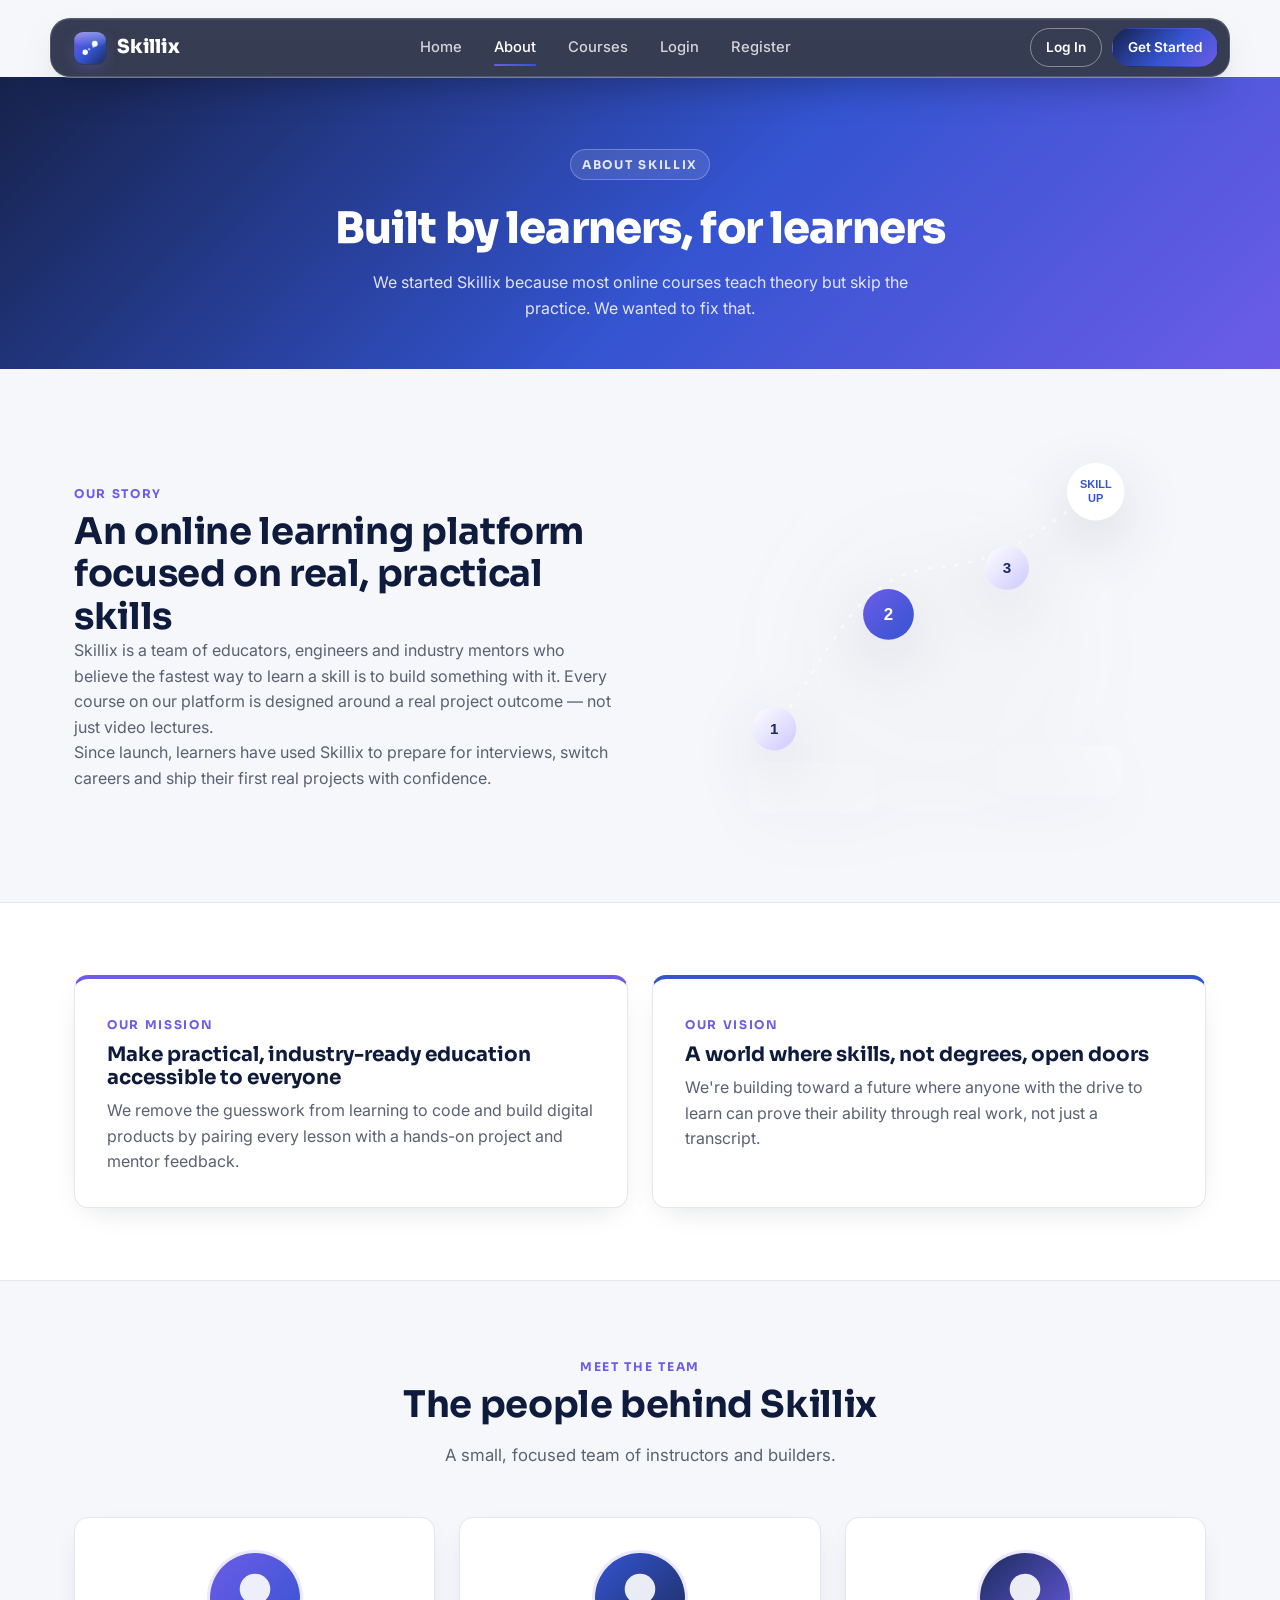
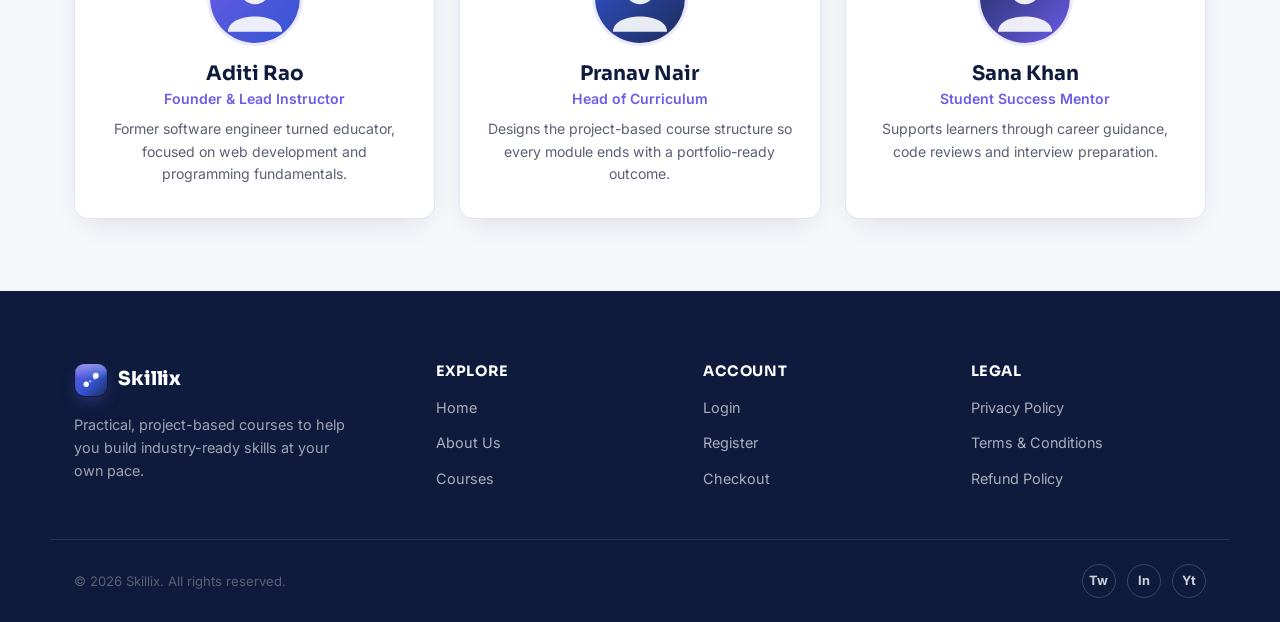
==== about.html @ e13f60df "new code" ====
<!DOCTYPE html>
<html lang="en">
<head>
  <meta charset="UTF-8">
  <meta name="viewport" content="width=device-width, initial-scale=1.0">
  <title>About Us — Skillix</title>
  <meta name="description" content="Learn about Skillix's mission, vision and the team behind the platform.">
  <link rel="stylesheet" href="css/about.css">
</head>
<body>

  <header class="site-header">
    <div class="container navbar">
      <a href="index.html" class="brand"><img src="images/logo.svg" alt="Skillix logo" class="brand-mark-img">Skillix</a>
      <input type="checkbox" id="nav-toggle" class="nav-toggle-checkbox">
      <nav class="nav-links" aria-label="Primary">
        <a href="index.html">Home</a>
        <a href="about.html" class="is-active">About</a>
        <a href="services.html">Courses</a>
        <a href="login.html">Login</a>
        <a href="register.html">Register</a>
      </nav>
      <div class="nav-cta">
        <a href="login.html" class="btn btn-outline btn-sm">Log In</a>
        <a href="register.html" class="btn btn-solid btn-sm">Get Started</a>
        <label for="nav-toggle" class="nav-toggle" aria-label="Toggle navigation menu">&#9776;</label>
      </div>
    </div>
  </header>

  <main>
    <section class="page-header">
      <div class="container">
        <span class="hero-eyebrow">About Skillix</span>
        <h1>Built by learners, for learners</h1>
        <p>We started Skillix because most online courses teach theory but skip the practice. We wanted to fix that.</p>
      </div>
    </section>

    <section class="section">
      <div class="container about-split">
        <div class="about-copy">
          <span class="eyebrow">Our Story</span>
          <h2>An online learning platform focused on real, practical skills</h2>
          <p>Skillix is a team of educators, engineers and industry mentors who believe the fastest way to learn a skill is to build something with it. Every course on our platform is designed around a real project outcome — not just video lectures.</p>
          <p>Since launch, learners have used Skillix to prepare for interviews, switch careers and ship their first real projects with confidence.</p>
        </div>
        <div class="path-graphic">
          <img src="images/hero-art.svg" alt="Abstract graphic of connected milestones representing the Skillix learning journey" style="filter:drop-shadow(0 20px 30px rgba(15,27,61,0.15));">
        </div>
      </div>
    </section>

    <section class="section section-alt">
      <div class="container">
        <div class="mv-grid">
          <article class="card mv-card mission">
            <span class="eyebrow">Our Mission</span>
            <h3>Make practical, industry-ready education accessible to everyone</h3>
            <p>We remove the guesswork from learning to code and build digital products by pairing every lesson with a hands-on project and mentor feedback.</p>
          </article>
          <article class="card mv-card vision">
            <span class="eyebrow">Our Vision</span>
            <h3>A world where skills, not degrees, open doors</h3>
            <p>We're building toward a future where anyone with the drive to learn can prove their ability through real work, not just a transcript.</p>
          </article>
        </div>
      </div>
    </section>

    <section class="section">
      <div class="container">
        <div class="section-head" style="margin-inline:auto; text-align:center;">
          <span class="eyebrow">Meet the Team</span>
          <h2>The people behind Skillix</h2>
          <p>A small, focused team of instructors and builders.</p>
        </div>
        <div class="team-grid">
          <article class="card team-card">
            <div class="team-avatar">
              <img src="images/team-1.svg" alt="Portrait of Aditi Rao, Founder and Lead Instructor at Skillix">
            </div>
            <h3>Aditi Rao</h3>
            <p class="team-role">Founder &amp; Lead Instructor</p>
            <p class="team-bio">Former software engineer turned educator, focused on web development and programming fundamentals.</p>
          </article>
          <article class="card team-card">
            <div class="team-avatar">
              <img src="images/team-2.svg" alt="Portrait of Pranav Nair, Head of Curriculum at Skillix">
            </div>
            <h3>Pranav Nair</h3>
            <p class="team-role">Head of Curriculum</p>
            <p class="team-bio">Designs the project-based course structure so every module ends with a portfolio-ready outcome.</p>
          </article>
          <article class="card team-card">
            <div class="team-avatar">
              <img src="images/team-3.svg" alt="Portrait of Sana Khan, Student Success Mentor at Skillix">
            </div>
            <h3>Sana Khan</h3>
            <p class="team-role">Student Success Mentor</p>
            <p class="team-bio">Supports learners through career guidance, code reviews and interview preparation.</p>
          </article>
        </div>
      </div>
    </section>
  </main>

  <footer class="site-footer">
    <div class="container footer-grid">
      <div class="footer-brand">
        <a href="index.html" class="brand"><img src="images/logo.svg" alt="Skillix logo" class="brand-mark-img">Skillix</a>
        <p>Practical, project-based courses to help you build industry-ready skills at your own pace.</p>
      </div>
      <div class="footer-col">
        <h4>Explore</h4>
        <ul>
          <li><a href="index.html">Home</a></li>
          <li><a href="about.html">About Us</a></li>
          <li><a href="services.html">Courses</a></li>
        </ul>
      </div>
      <div class="footer-col">
        <h4>Account</h4>
        <ul>
          <li><a href="login.html">Login</a></li>
          <li><a href="register.html">Register</a></li>
          <li><a href="payment.html">Checkout</a></li>
        </ul>
      </div>
      <div class="footer-col">
        <h4>Legal</h4>
        <ul>
          <li><a href="legal.html">Privacy Policy</a></li>
          <li><a href="legal.html">Terms &amp; Conditions</a></li>
          <li><a href="legal.html">Refund Policy</a></li>
        </ul>
      </div>
    </div>
    <div class="container footer-bottom">
      <p>&copy; 2026 Skillix. All rights reserved.</p>
      <div class="footer-socials">
        <a href="#" aria-label="Skillix on Twitter">Tw</a>
        <a href="#" aria-label="Skillix on LinkedIn">In</a>
        <a href="#" aria-label="Skillix on YouTube">Yt</a>
      </div>
    </div>
  </footer>

</body>
</html>
---- css/about.css ----
/* ==========================================================================
   SkillSphere — about.css
   Individual stylesheet for about.html
   Self-contained: includes variables, reset, navbar, footer, buttons, cards,
   forms, tables and responsive rules used on this page.
   ========================================================================== */

/* ==========================================================================
   SkillSphere — style.css
   Global styling: variables, resets, typography, base layout, page sections
   ========================================================================== */

@import url('https://fonts.googleapis.com/css2?family=Sora:wght@400;600;700;800&family=Inter:wght@400;500;600;700&display=swap');

:root {
  /* Color system */
  --navy-900: #0f1b3d;
  --navy-800: #16224a;
  --navy-700: #1c2c5c;
  --blue-600: #3454d1;
  --violet-500: #6c5ce7;
  --violet-100: #ece9fd;
  --bg: #f6f7fb;
  --surface: #ffffff;
  --text-900: #171b2e;
  --text-600: #5b6072;
  --text-400: #8a8fa3;
  --border: #e3e6f0;
  --success: #1fa971;
  --danger: #d64550;

  /* Gradient signature */
  --gradient-primary: linear-gradient(135deg, var(--navy-800) 0%, var(--blue-600) 55%, var(--violet-500) 100%);

  /* Type scale */
  --font-display: 'Sora', 'Segoe UI', sans-serif;
  --font-body: 'Inter', 'Segoe UI', sans-serif;

  /* Spacing */
  --space-1: 0.5rem;
  --space-2: 1rem;
  --space-3: 1.5rem;
  --space-4: 2rem;
  --space-5: 3rem;
  --space-6: 4.5rem;
  --space-7: 6rem;

  /* Radius & shadow */
  --radius-sm: 8px;
  --radius-md: 14px;
  --radius-lg: 22px;
  --shadow-card: 0 10px 30px -14px rgba(15, 27, 61, 0.18);
  --shadow-card-hover: 0 18px 40px -16px rgba(15, 27, 61, 0.28);

  --container-w: 1180px;
}

* {
  margin: 0;
  padding: 0;
  box-sizing: border-box;
}

html {
  scroll-behavior: smooth;
}

body {
  font-family: var(--font-body);
  color: var(--text-900);
  background: var(--bg);
  line-height: 1.6;
  -webkit-font-smoothing: antialiased;
}

img {
  max-width: 100%;
  display: block;
}

a {
  color: inherit;
  text-decoration: none;
}

ul {
  list-style: none;
}

h1, h2, h3, h4 {
  font-family: var(--font-display);
  color: var(--navy-900);
  line-height: 1.15;
  font-weight: 700;
}

h1 { font-size: clamp(2.2rem, 4vw, 3.4rem); font-weight: 800; letter-spacing: -0.02em; }
h2 { font-size: clamp(1.7rem, 3vw, 2.3rem); letter-spacing: -0.01em; }
h3 { font-size: 1.25rem; }

p {
  color: var(--text-600);
}

:focus-visible {
  outline: 3px solid var(--violet-500);
  outline-offset: 3px;
}

.visually-hidden {
  position: absolute;
  width: 1px;
  height: 1px;
  padding: 0;
  margin: -1px;
  overflow: hidden;
  clip: rect(0, 0, 0, 0);
  white-space: nowrap;
  border: 0;
}

/* Layout helpers */
.container {
  width: 100%;
  max-width: var(--container-w);
  margin-inline: auto;
  padding-inline: var(--space-3);
}

.section {
  padding-block: var(--space-6);
}

.section-head {
  max-width: 640px;
  margin-bottom: var(--space-5);
}

.eyebrow {
  display: inline-block;
  font-family: var(--font-display);
  font-size: 0.75rem;
  font-weight: 700;
  letter-spacing: 0.14em;
  text-transform: uppercase;
  color: var(--violet-500);
  margin-bottom: var(--space-1);
}

.section-head h2 {
  margin-bottom: var(--space-2);
}

.section-head p {
  font-size: 1.05rem;
}

.section-alt {
  background: var(--surface);
  border-top: 1px solid var(--border);
  border-bottom: 1px solid var(--border);
}

/* ==========================================================================
   Hero
   ========================================================================== */

.hero {
  background: var(--gradient-primary);
  color: #fff;
  padding-block: var(--space-7) var(--space-6);
  position: relative;
  overflow: hidden;
}

.hero::after {
  content: "";
  position: absolute;
  inset: 0;
  background-image: radial-gradient(circle at 15% 20%, rgba(255,255,255,0.08) 0, transparent 40%),
                     radial-gradient(circle at 85% 75%, rgba(255,255,255,0.10) 0, transparent 45%);
  pointer-events: none;
}

.hero-grid {
  display: grid;
  grid-template-columns: 1.1fr 0.9fr;
  gap: var(--space-5);
  align-items: center;
  position: relative;
}

/* Pure-CSS entrance animation, staggered across the hero copy */
@keyframes fadeInUp {
  from {
    opacity: 0;
    transform: translateY(18px);
  }
  to {
    opacity: 1;
    transform: translateY(0);
  }
}

.hero-eyebrow,
.hero h1,
.hero-sub,
.hero-search,
.hero-actions,
.hero-stats {
  opacity: 0;
  animation: fadeInUp 0.7s ease forwards;
}

.hero-eyebrow { animation-delay: 0.05s; }
.hero h1 { animation-delay: 0.15s; }
.hero-sub { animation-delay: 0.25s; }
.hero-search { animation-delay: 0.35s; }
.hero-actions { animation-delay: 0.45s; }
.hero-stats { animation-delay: 0.55s; }

.hero-art {
  position: relative;
  opacity: 0;
  animation: fadeInUp 0.9s ease forwards;
  animation-delay: 0.3s;
}

.hero-eyebrow {
  display: inline-flex;
  align-items: center;
  gap: 0.5em;
  font-family: var(--font-display);
  font-size: 0.75rem;
  font-weight: 700;
  letter-spacing: 0.14em;
  text-transform: uppercase;
  color: rgba(255,255,255,0.85);
  background: rgba(255,255,255,0.1);
  border: 1px solid rgba(255,255,255,0.25);
  padding: 0.4em 0.9em;
  border-radius: 999px;
  margin-bottom: var(--space-3);
}

.hero h1 {
  color: #fff;
  font-weight: 700;
  margin-bottom: var(--space-3);
}

.hero h1 .accent,
.page-header h1 .accent {
  display: block;
  font-style: italic;
  font-weight: 500;
  background: linear-gradient(100deg, #ffffff 0%, #c9c2ff 45%, #8f9dff 100%);
  -webkit-background-clip: text;
  background-clip: text;
  color: transparent;
}

.hero-sub {
  color: rgba(255,255,255,0.85);
  font-size: 1.15rem;
  max-width: 520px;
  margin-bottom: var(--space-4);
}

/* Hero search bar + trending chips */
.hero-search {
  margin-bottom: var(--space-3);
  max-width: 520px;
}

.search-row {
  display: flex;
  align-items: center;
  gap: 0.5rem;
  background: rgba(255,255,255,0.1);
  border: 1px solid rgba(255,255,255,0.28);
  border-radius: 999px;
  padding: 0.4rem 0.4rem 0.4rem 1.1rem;
  backdrop-filter: blur(6px);
  transition: border-color 0.2s ease, background 0.2s ease;
}

.search-row:focus-within {
  border-color: rgba(255,255,255,0.6);
  background: rgba(255,255,255,0.15);
}

.search-icon {
  color: rgba(255,255,255,0.7);
  font-size: 0.95rem;
  flex: none;
}

.search-input {
  flex: 1;
  background: transparent;
  border: none;
  color: #fff;
  font-family: var(--font-body);
  font-size: 0.92rem;
  padding: 0.55rem 0;
}

.search-input::placeholder {
  color: rgba(255,255,255,0.6);
}

.search-input:focus {
  outline: none;
  box-shadow: none;
  background: transparent;
}

.search-btn {
  flex: none;
  background: #fff;
  color: var(--navy-800);
  border: none;
  font-family: var(--font-body);
  font-weight: 700;
  font-size: 0.85rem;
  padding: 0.6em 1.3em;
  border-radius: 999px;
  cursor: pointer;
  transition: transform 0.2s ease, box-shadow 0.2s ease;
}

.search-btn:hover,
.search-btn:focus-visible {
  transform: scale(1.04);
  box-shadow: 0 8px 18px -8px rgba(0,0,0,0.4);
}

.trending-row {
  display: flex;
  align-items: center;
  gap: 0.6rem;
  flex-wrap: wrap;
  margin-top: 0.85rem;
  font-size: 0.78rem;
}

.trending-label {
  color: rgba(255,255,255,0.65);
  font-weight: 700;
  letter-spacing: 0.06em;
  text-transform: uppercase;
  font-size: 0.72rem;
}

.trending-chip {
  color: rgba(255,255,255,0.9);
  border: 1px solid rgba(255,255,255,0.25);
  border-radius: 999px;
  padding: 0.3em 0.85em;
  transition: background 0.2s ease, border-color 0.2s ease, transform 0.2s ease;
}

.trending-chip:hover,
.trending-chip:focus-visible {
  background: rgba(255,255,255,0.14);
  border-color: rgba(255,255,255,0.5);
  transform: translateY(-1px);
}

.hero-actions {
  display: flex;
  gap: var(--space-2);
  flex-wrap: wrap;
}

.hero-stats {
  display: flex;
  gap: var(--space-4);
  margin-top: var(--space-5);
  flex-wrap: wrap;
}

.hero-stat .num {
  font-family: var(--font-display);
  font-size: 1.6rem;
  font-weight: 800;
  color: #fff;
  display: block;
}

.hero-stat .label {
  font-size: 0.85rem;
  color: rgba(255,255,255,0.75);
}

/* ==========================================================================
   Page header (non-home pages)
   ========================================================================== */

.page-header {
  background: var(--gradient-primary);
  color: #fff;
  padding-block: var(--space-6) var(--space-5);
  text-align: center;
}

.page-header h1 {
  color: #fff;
  font-size: clamp(2rem, 4vw, 2.7rem);
}

.page-header p {
  color: rgba(255,255,255,0.85);
  max-width: 560px;
  margin: var(--space-2) auto 0;
}

/* ==========================================================================
   About section (home)
   ========================================================================== */

.about-split {
  display: grid;
  grid-template-columns: 1fr 1fr;
  gap: var(--space-5);
  align-items: center;
}

.about-split .path-graphic {
  justify-self: center;
  width: 100%;
  max-width: 440px;
}

.about-split .path-graphic img {
  width: 100%;
  height: auto;
}

.checklist {
  margin-top: var(--space-3);
  display: grid;
  gap: var(--space-2);
}

.checklist li {
  display: flex;
  gap: 0.7em;
  align-items: flex-start;
  color: var(--text-900);
  font-weight: 500;
}

.checklist .tick {
  flex: none;
  width: 22px;
  height: 22px;
  border-radius: 50%;
  background: var(--violet-100);
  color: var(--violet-500);
  display: grid;
  place-items: center;
  font-size: 0.8rem;
  font-weight: 800;
}

/* ==========================================================================
   Utility text blocks (About / Legal pages)
   ========================================================================== */

.text-block {
  max-width: 760px;
  margin-inline: auto;
}

.text-block h2 {
  margin-top: var(--space-5);
  margin-bottom: var(--space-2);
}

.text-block h2:first-child {
  margin-top: 0;
}

.text-block p {
  margin-bottom: var(--space-2);
}

.text-block ul {
  margin: var(--space-2) 0 var(--space-2) 0;
  display: grid;
  gap: 0.5rem;
}

.text-block ul li {
  position: relative;
  padding-left: 1.4em;
  color: var(--text-600);
}

.text-block ul li::before {
  content: "";
  position: absolute;
  left: 0;
  top: 0.55em;
  width: 6px;
  height: 6px;
  border-radius: 50%;
  background: var(--violet-500);
}

.legal-index {
  display: flex;
  gap: var(--space-2);
  justify-content: center;
  flex-wrap: wrap;
  margin-bottom: var(--space-5);
}
/* ==========================================================================
   SkillSphere — components.css
   Navbar, Footer, Buttons, Cards, Forms, Tables
   ========================================================================== */

/* ---------- Navbar (floating glassmorphic pill) ---------- */

.site-header {
  position: sticky;
  top: 0;
  z-index: 50;
  padding-block: 1.1rem 0;
  background: transparent;
}

.navbar {
  display: flex;
  align-items: center;
  justify-content: space-between;
  gap: var(--space-3);
  max-width: var(--container-w);
  margin-inline: auto;
  padding: 0.6rem 0.7rem 0.6rem 1.35rem;
  background: rgba(13, 20, 45, 0.82);
  border: 1px solid rgba(255,255,255,0.14);
  border-radius: 20px;
  backdrop-filter: blur(20px) saturate(160%);
  -webkit-backdrop-filter: blur(20px) saturate(160%);
  box-shadow: 0 18px 40px -20px rgba(0,0,0,0.55), inset 0 1px 0 rgba(255,255,255,0.07);
  transition: background 0.25s ease, border-color 0.25s ease;
}

.brand {
  display: flex;
  align-items: center;
  gap: 0.65rem;
  font-family: var(--font-display);
  font-weight: 800;
  font-size: 1.2rem;
  color: #fff;
  letter-spacing: -0.01em;
}

.brand-mark {
  width: 34px;
  height: 34px;
  border-radius: 10px;
  background: linear-gradient(135deg, var(--violet-500), var(--blue-600));
  display: grid;
  place-items: center;
  color: #fff;
  font-family: var(--font-display);
  font-weight: 800;
  font-size: 1rem;
  flex: none;
}

.brand-mark-img {
  width: 34px;
  height: 34px;
  border-radius: 10px;
  flex: none;
  box-shadow: 0 6px 16px -6px rgba(108, 92, 231, 0.6);
}

.nav-links {
  display: flex;
  align-items: center;
  gap: var(--space-4);
}

.nav-links a {
  color: rgba(255,255,255,0.78);
  font-weight: 500;
  font-size: 0.92rem;
  position: relative;
  padding-block: 0.3rem;
  transition: color 0.2s ease;
}

.nav-links a::after {
  content: "";
  position: absolute;
  left: 0;
  bottom: -2px;
  width: 0%;
  height: 2px;
  border-radius: 2px;
  background: linear-gradient(90deg, var(--violet-500), var(--blue-600));
  transition: width 0.25s ease;
}

.nav-links a:hover,
.nav-links a:focus-visible {
  color: #fff;
}

.nav-links a:hover::after,
.nav-links a:focus-visible::after {
  width: 100%;
}

.nav-links a.is-active {
  color: #fff;
}

.nav-links a.is-active::after {
  width: 100%;
}

.nav-cta {
  display: flex;
  align-items: center;
  gap: 0.6rem;
}

.nav-toggle-checkbox {
  display: none;
}

.nav-toggle {
  display: none;
}

/* ---------- Buttons ---------- */

.btn {
  display: inline-flex;
  align-items: center;
  justify-content: center;
  gap: 0.5em;
  font-family: var(--font-body);
  font-weight: 600;
  font-size: 0.95rem;
  padding: 0.85em 1.6em;
  border-radius: 999px;
  border: 1px solid transparent;
  cursor: pointer;
  transition: transform 0.2s ease, box-shadow 0.2s ease, background 0.2s ease, color 0.2s ease, border-color 0.2s ease;
}

.btn-primary {
  background: #fff;
  color: var(--navy-800);
  box-shadow: 0 10px 24px -10px rgba(0,0,0,0.35);
}

.btn-primary:hover,
.btn-primary:focus-visible {
  transform: translateY(-2px) scale(1.04);
  box-shadow: 0 14px 28px -10px rgba(0,0,0,0.4);
}

.btn-solid {
  background: var(--gradient-primary);
  color: #fff;
}

.btn-solid:hover,
.btn-solid:focus-visible {
  transform: translateY(-2px) scale(1.04);
  box-shadow: var(--shadow-card-hover);
}

.btn-outline {
  background: transparent;
  border-color: rgba(255,255,255,0.4);
  color: #fff;
}

.btn-outline:hover,
.btn-outline:focus-visible {
  border-color: #fff;
  background: rgba(255,255,255,0.08);
  transform: scale(1.04);
}

.btn-outline-dark {
  background: transparent;
  border-color: var(--border);
  color: var(--navy-800);
}

.btn-outline-dark:hover,
.btn-outline-dark:focus-visible {
  border-color: var(--violet-500);
  color: var(--violet-500);
  transform: scale(1.04);
}

.btn-block {
  width: 100%;
}

.btn-sm {
  padding: 0.55em 1.1em;
  font-size: 0.85rem;
}

/* ---------- Cards ---------- */

.card {
  background: var(--surface);
  border: 1px solid var(--border);
  border-radius: var(--radius-md);
  box-shadow: var(--shadow-card);
  transition: transform 0.25s ease, box-shadow 0.25s ease, border-color 0.25s ease;
}

.card:hover {
  transform: translateY(-6px);
  box-shadow: var(--shadow-card-hover);
  border-color: rgba(108, 92, 231, 0.35);
}

/* Feature / course preview cards (home) */

.feature-grid {
  display: grid;
  grid-template-columns: repeat(4, 1fr);
  gap: var(--space-3);
}

.feature-card {
  padding: var(--space-3);
  text-align: left;
}

.feature-icon {
  width: 46px;
  height: 46px;
  border-radius: var(--radius-sm);
  background: var(--violet-100);
  color: var(--violet-500);
  display: grid;
  place-items: center;
  margin-bottom: var(--space-2);
  font-family: var(--font-display);
  font-weight: 800;
}

.feature-card h3 {
  margin-bottom: 0.4rem;
}

.feature-card p {
  font-size: 0.92rem;
}

/* Course cards (services) */

.course-grid {
  display: grid;
  grid-template-columns: repeat(3, 1fr);
  gap: var(--space-3);
}

.course-card {
  overflow: hidden;
  display: flex;
  flex-direction: column;
}

.course-thumb {
  aspect-ratio: 16 / 10;
  background: var(--violet-100);
  overflow: hidden;
}

.course-thumb img {
  width: 100%;
  height: 100%;
  object-fit: cover;
}

.course-body {
  padding: var(--space-3);
  display: flex;
  flex-direction: column;
  gap: 0.5rem;
  flex: 1;
}

.course-tag {
  font-size: 0.72rem;
  font-weight: 700;
  letter-spacing: 0.08em;
  text-transform: uppercase;
  color: var(--blue-600);
}

.course-desc {
  font-size: 0.92rem;
  flex: 1;
}

.course-foot {
  display: flex;
  align-items: center;
  justify-content: space-between;
  margin-top: 0.5rem;
}

.course-price {
  font-family: var(--font-display);
  font-weight: 800;
  font-size: 1.15rem;
  color: var(--navy-900);
}

.course-price span {
  font-family: var(--font-body);
  font-weight: 500;
  font-size: 0.78rem;
  color: var(--text-400);
  text-decoration: line-through;
  margin-left: 0.35em;
}

/* Team cards (about) */

.team-grid {
  display: grid;
  grid-template-columns: repeat(3, 1fr);
  gap: var(--space-3);
}

.team-card {
  text-align: center;
  padding: var(--space-4) var(--space-3);
}

.team-avatar {
  width: 96px;
  height: 96px;
  border-radius: 50%;
  overflow: hidden;
  margin: 0 auto var(--space-2);
  border: 3px solid var(--violet-100);
}

.team-avatar img {
  width: 100%;
  height: 100%;
  object-fit: cover;
}

.team-role {
  color: var(--violet-500);
  font-weight: 600;
  font-size: 0.88rem;
  margin-top: 0.15rem;
}

.team-bio {
  font-size: 0.88rem;
  margin-top: 0.5rem;
}

/* Mission / Vision cards */

.mv-grid {
  display: grid;
  grid-template-columns: 1fr 1fr;
  gap: var(--space-3);
}

.mv-card {
  padding: var(--space-4);
  border-top: 4px solid var(--violet-500);
}

.mv-card.vision {
  border-top-color: var(--blue-600);
}

.mv-card h3 {
  margin-bottom: 0.6rem;
}

/* ---------- Forms (Login / Register / Payment) ---------- */

.auth-wrap {
  display: flex;
  justify-content: center;
  padding-block: var(--space-6);
}

.auth-card {
  width: 100%;
  max-width: 460px;
  padding: var(--space-4);
}

.auth-card.wide {
  max-width: 620px;
}

.auth-head {
  text-align: center;
  margin-bottom: var(--space-3);
}

.auth-head h1 {
  font-size: 1.7rem;
  margin-bottom: 0.4rem;
}

.auth-head p {
  font-size: 0.92rem;
}

.form-group {
  margin-bottom: var(--space-2);
}

.form-row {
  display: grid;
  grid-template-columns: 1fr 1fr;
  gap: var(--space-2);
}

label {
  display: block;
  font-size: 0.85rem;
  font-weight: 600;
  color: var(--navy-800);
  margin-bottom: 0.4rem;
}

input[type="text"],
input[type="email"],
input[type="password"],
input[type="tel"],
input[type="number"],
select,
textarea {
  width: 100%;
  padding: 0.8em 1em;
  border: 1.5px solid var(--border);
  border-radius: var(--radius-sm);
  font-family: var(--font-body);
  font-size: 0.95rem;
  color: var(--text-900);
  background: var(--bg);
  transition: border-color 0.2s ease, box-shadow 0.2s ease;
}

input:hover, select:hover, textarea:hover {
  border-color: #c7cbe0;
}

input:focus, select:focus, textarea:focus {
  outline: none;
  border-color: var(--violet-500);
  box-shadow: 0 0 0 4px rgba(108, 92, 231, 0.15);
  background: var(--surface);
}

.field-hint {
  font-size: 0.78rem;
  color: var(--text-400);
  margin-top: 0.35rem;
}

.check-row {
  display: flex;
  align-items: center;
  gap: 0.55em;
  font-size: 0.9rem;
  color: var(--text-600);
  font-weight: 500;
}

.check-row input {
  width: 17px;
  height: 17px;
  accent-color: var(--violet-500);
}

.radio-row {
  display: flex;
  gap: var(--space-3);
  flex-wrap: wrap;
}

.radio-row label {
  display: flex;
  align-items: center;
  gap: 0.5em;
  font-weight: 500;
  color: var(--text-600);
  margin-bottom: 0;
}

.radio-row input {
  width: 17px;
  height: 17px;
  accent-color: var(--violet-500);
}

.form-links {
  display: flex;
  align-items: center;
  justify-content: space-between;
  font-size: 0.87rem;
  margin: var(--space-2) 0 var(--space-3);
}

.form-links a {
  color: var(--violet-500);
  font-weight: 600;
}

.form-links a:hover {
  text-decoration: underline;
}

.auth-foot {
  text-align: center;
  margin-top: var(--space-3);
  font-size: 0.9rem;
  color: var(--text-600);
}

.auth-foot a {
  color: var(--violet-500);
  font-weight: 700;
}

.divider {
  display: flex;
  align-items: center;
  gap: 0.8em;
  color: var(--text-400);
  font-size: 0.78rem;
  margin-block: var(--space-3);
  text-transform: uppercase;
  letter-spacing: 0.08em;
}

.divider::before,
.divider::after {
  content: "";
  flex: 1;
  height: 1px;
  background: var(--border);
}

.badge {
  display: inline-flex;
  align-items: center;
  gap: 0.4em;
  background: var(--violet-100);
  color: var(--violet-500);
  font-size: 0.75rem;
  font-weight: 700;
  padding: 0.35em 0.8em;
  border-radius: 999px;
}

/* ---------- Tables (Payment) ---------- */

.order-table {
  width: 100%;
  border-collapse: collapse;
  font-size: 0.92rem;
}

.order-table caption {
  text-align: left;
  font-family: var(--font-display);
  font-weight: 700;
  color: var(--navy-900);
  margin-bottom: var(--space-2);
  font-size: 1rem;
}

.order-table th,
.order-table td {
  padding: 0.9em 1em;
  text-align: left;
  border-bottom: 1px solid var(--border);
}

.order-table thead th {
  font-size: 0.75rem;
  letter-spacing: 0.06em;
  text-transform: uppercase;
  color: var(--text-400);
  font-weight: 700;
}

.order-table tbody td {
  color: var(--text-900);
  font-weight: 500;
}

.order-table tfoot td {
  border-bottom: none;
  font-family: var(--font-display);
  font-weight: 800;
  color: var(--navy-900);
  font-size: 1.05rem;
  padding-top: 1.1em;
}

.order-table .muted {
  color: var(--text-400);
  font-weight: 500;
}

.payment-grid {
  display: grid;
  grid-template-columns: 1.05fr 0.95fr;
  gap: var(--space-4);
  align-items: start;
}

.summary-card,
.payment-card {
  padding: var(--space-4);
}

.demo-note {
  display: flex;
  gap: 0.7em;
  align-items: flex-start;
  background: var(--violet-100);
  border-radius: var(--radius-sm);
  padding: var(--space-2);
  font-size: 0.85rem;
  color: var(--navy-800);
  margin-top: var(--space-3);
}

.demo-note strong {
  color: var(--navy-900);
}

/* ---------- Footer ---------- */

.site-footer {
  background: var(--navy-900);
  color: rgba(255,255,255,0.72);
  padding-top: var(--space-6);
}

.footer-grid {
  display: grid;
  grid-template-columns: 1.4fr 1fr 1fr 1fr;
  gap: var(--space-4);
  padding-bottom: var(--space-5);
  border-bottom: 1px solid rgba(255,255,255,0.1);
}

.footer-brand .brand {
  margin-bottom: var(--space-2);
}

.footer-brand p {
  color: rgba(255,255,255,0.6);
  font-size: 0.9rem;
  max-width: 280px;
}

.footer-col h4 {
  color: #fff;
  font-size: 0.9rem;
  letter-spacing: 0.04em;
  text-transform: uppercase;
  margin-bottom: var(--space-2);
}

.footer-col ul {
  display: grid;
  gap: 0.6rem;
}

.footer-col a {
  font-size: 0.9rem;
  color: rgba(255,255,255,0.65);
  transition: color 0.2s ease;
}

.footer-col a:hover,
.footer-col a:focus-visible {
  color: #fff;
}

.footer-bottom {
  display: flex;
  align-items: center;
  justify-content: space-between;
  padding-block: var(--space-3);
  font-size: 0.82rem;
  color: rgba(255,255,255,0.5);
  flex-wrap: wrap;
  gap: 0.5rem;
}

.footer-socials {
  display: flex;
  gap: 0.7rem;
}

.footer-socials a {
  width: 34px;
  height: 34px;
  border-radius: 50%;
  border: 1px solid rgba(255,255,255,0.18);
  display: grid;
  place-items: center;
  font-size: 0.8rem;
  font-weight: 700;
  color: rgba(255,255,255,0.8);
  transition: background 0.2s ease, border-color 0.2s ease;
}

.footer-socials a:hover,
.footer-socials a:focus-visible {
  background: var(--violet-500);
  border-color: var(--violet-500);
  color: #fff;
}
/* ==========================================================================
   SkillSphere — responsive.css
   Mobile / tablet / desktop adjustments
   ========================================================================== */

/* ---------- Tablet: <= 1024px ---------- */
@media (max-width: 1024px) {
  .feature-grid {
    grid-template-columns: repeat(2, 1fr);
  }

  .course-grid {
    grid-template-columns: repeat(2, 1fr);
  }

  .team-grid {
    grid-template-columns: repeat(3, 1fr);
    gap: var(--space-2);
  }

  .hero-grid {
    grid-template-columns: 1fr;
  }

  .hero-art {
    order: -1;
    max-width: 420px;
    margin-inline: auto;
  }

  .about-split {
    grid-template-columns: 1fr;
  }

  .about-split .path-graphic {
    order: -1;
    max-width: 360px;
  }

  .payment-grid {
    grid-template-columns: 1fr;
  }
}

/* ---------- Mobile: <= 768px ---------- */
@media (max-width: 768px) {
  :root {
    --space-6: 3rem;
    --space-7: 3.5rem;
  }

  .nav-links {
    position: fixed;
    inset: 86px var(--space-3) auto var(--space-3);
    background: rgba(13, 20, 45, 0.92);
    border: 1px solid rgba(255,255,255,0.14);
    border-radius: 18px;
    backdrop-filter: blur(20px) saturate(160%);
    -webkit-backdrop-filter: blur(20px) saturate(160%);
    box-shadow: 0 18px 40px -16px rgba(0,0,0,0.55);
    flex-direction: column;
    align-items: flex-start;
    gap: 0;
    padding: var(--space-2) var(--space-3) var(--space-3);
    transform: translateY(-8px);
    opacity: 0;
    pointer-events: none;
    transition: opacity 0.2s ease, transform 0.2s ease;
  }

  .nav-links a {
    width: 100%;
    padding-block: 0.7rem;
    border-bottom: 1px solid rgba(255,255,255,0.06);
  }

  .nav-toggle {
    display: inline-flex;
    align-items: center;
    justify-content: center;
    width: 40px;
    height: 40px;
    border-radius: 8px;
    border: 1px solid rgba(255,255,255,0.25);
    background: transparent;
    color: #fff;
    font-size: 1.1rem;
    cursor: pointer;
  }

  .nav-cta .btn-outline {
    display: none;
  }

  #nav-toggle:checked ~ .nav-links {
    opacity: 1;
    transform: translateY(0);
    pointer-events: auto;
  }

  .feature-grid,
  .course-grid,
  .team-grid {
    grid-template-columns: 1fr;
  }

  .mv-grid {
    grid-template-columns: 1fr;
  }

  .form-row {
    grid-template-columns: 1fr;
  }

  .footer-grid {
    grid-template-columns: 1fr 1fr;
    gap: var(--space-3);
  }

  .footer-brand {
    grid-column: 1 / -1;
  }

  .footer-bottom {
    flex-direction: column;
    align-items: flex-start;
  }

  .hero-stats {
    gap: var(--space-3);
  }

  .payment-grid {
    grid-template-columns: 1fr;
  }

  .order-table {
    display: block;
    overflow-x: auto;
    white-space: nowrap;
  }
}

/* ---------- Small mobile: <= 480px ---------- */
@media (max-width: 480px) {
  .container {
    padding-inline: var(--space-2);
  }

  .search-row {
    flex-wrap: wrap;
    border-radius: 20px;
    padding: 0.7rem;
  }

  .search-input {
    width: 100%;
    order: 1;
  }

  .search-btn {
    width: 100%;
    order: 2;
  }

  .hero-actions,
  .radio-row {
    flex-direction: column;
    align-items: stretch;
  }

  .hero-actions .btn {
    width: 100%;
  }

  .footer-grid {
    grid-template-columns: 1fr;
  }

  .auth-card {
    padding: var(--space-3);
  }

  .form-links {
    flex-direction: column;
    align-items: flex-start;
    gap: 0.5rem;
  }
}
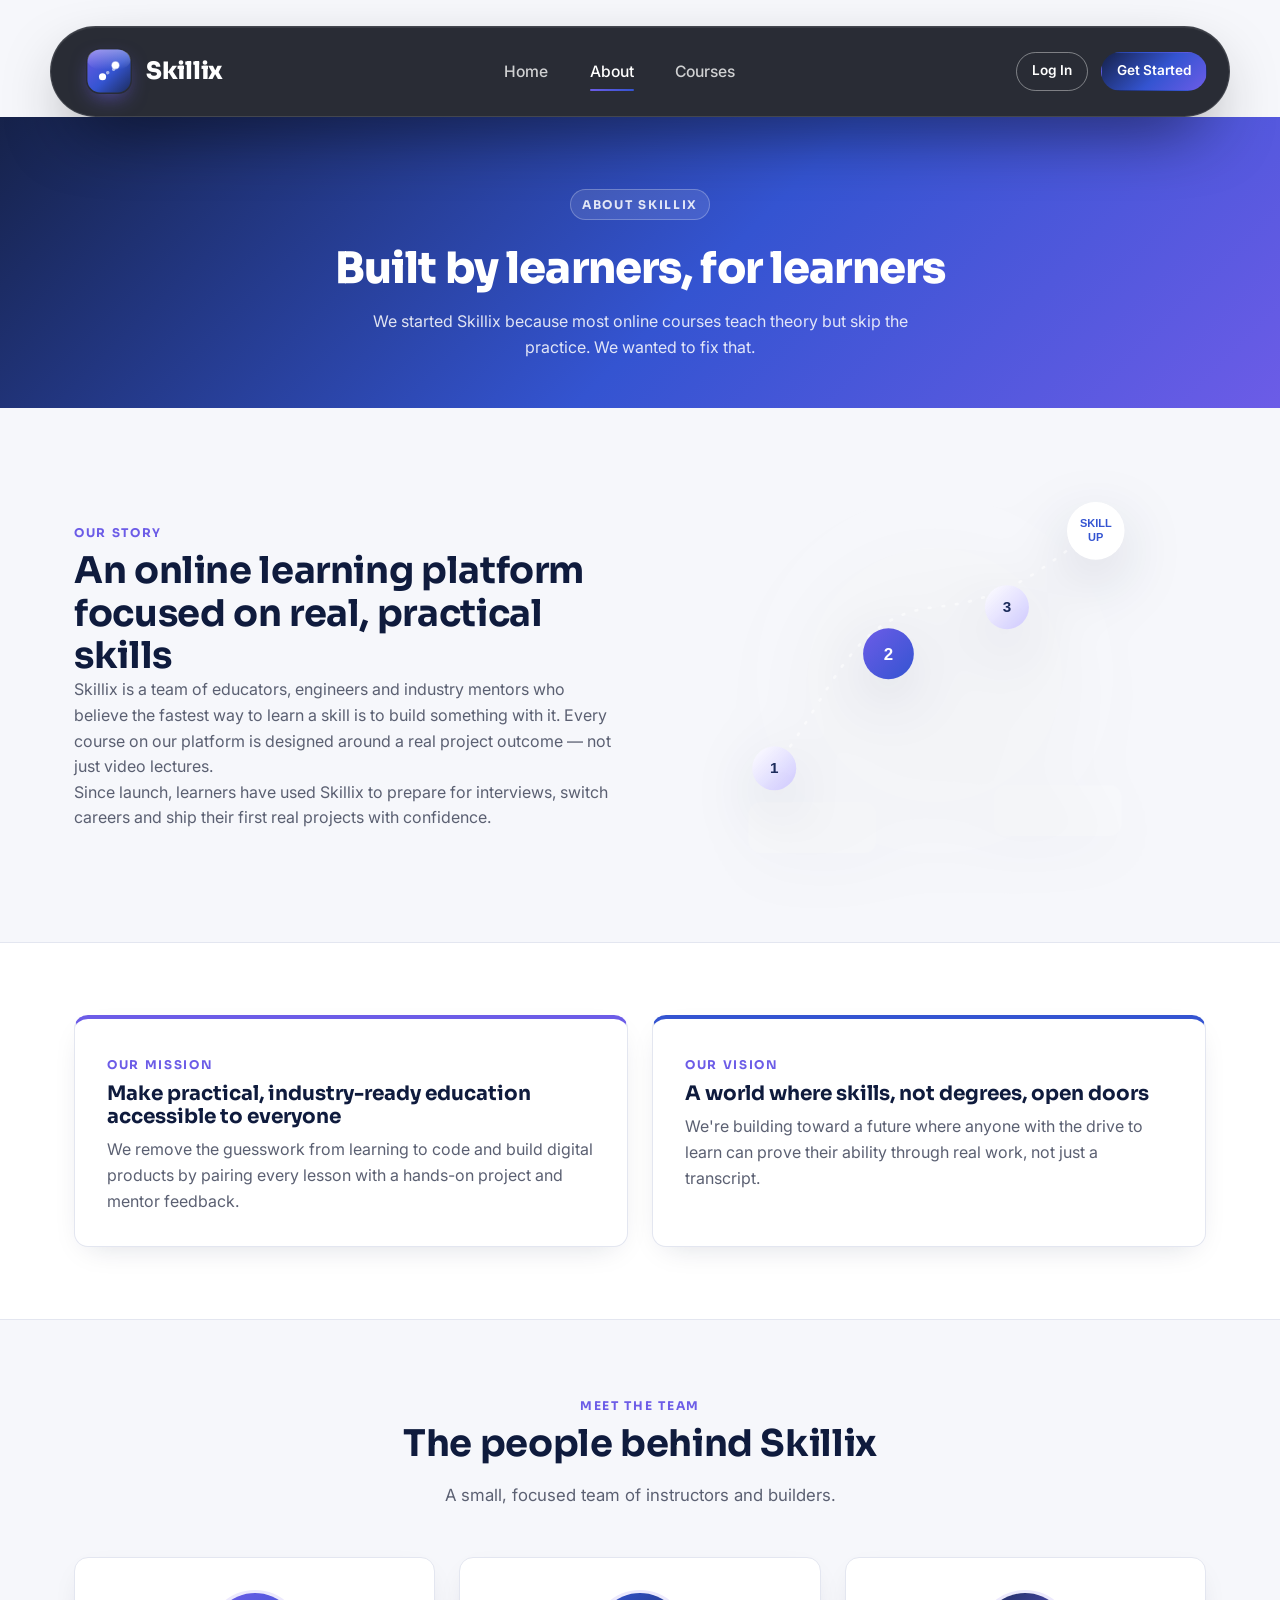
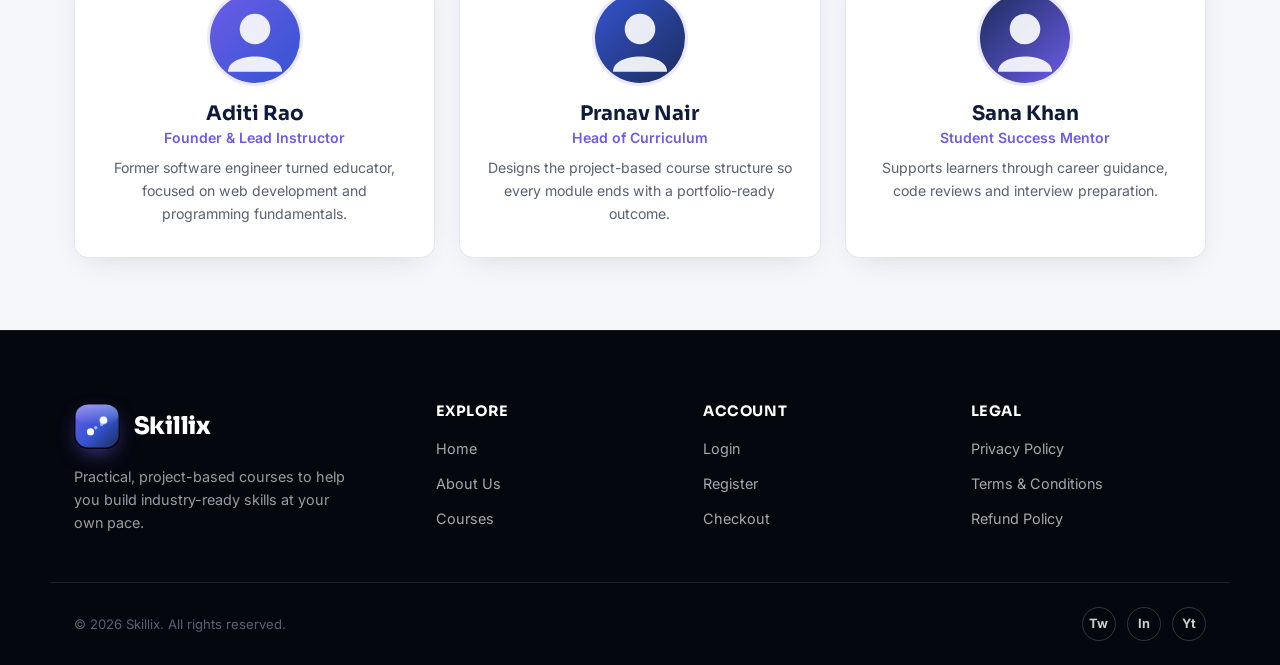
==== commit 07d1c19e: "re designed nav bar" ====
--- a/about.html
+++ b/about.html
@@ -17,8 +17,6 @@
         <a href="index.html">Home</a>
         <a href="about.html" class="is-active">About</a>
         <a href="services.html">Courses</a>
-        <a href="login.html">Login</a>
-        <a href="register.html">Register</a>
       </nav>
       <div class="nav-cta">
         <a href="login.html" class="btn btn-outline btn-sm">Log In</a>
--- a/css/about.css
+++ b/css/about.css
@@ -528,7 +528,7 @@
   position: sticky;
   top: 0;
   z-index: 50;
-  padding-block: 1.1rem 0;
+  padding-block: 1.6rem 0;
   background: transparent;
 }
 
@@ -539,23 +539,23 @@
   gap: var(--space-3);
   max-width: var(--container-w);
   margin-inline: auto;
-  padding: 0.6rem 0.7rem 0.6rem 1.35rem;
-  background: rgba(13, 20, 45, 0.82);
-  border: 1px solid rgba(255,255,255,0.14);
-  border-radius: 20px;
-  backdrop-filter: blur(20px) saturate(160%);
-  -webkit-backdrop-filter: blur(20px) saturate(160%);
-  box-shadow: 0 18px 40px -20px rgba(0,0,0,0.55), inset 0 1px 0 rgba(255,255,255,0.07);
-  transition: background 0.25s ease, border-color 0.25s ease;
+  padding: 1.35rem 1.35rem 1.35rem 2.2rem;
+  background: rgba(8, 11, 20, 0.86);
+  border: 1px solid rgba(255,255,255,0.12);
+  border-radius: 50px;
+  backdrop-filter: blur(28px) saturate(180%);
+  -webkit-backdrop-filter: blur(28px) saturate(180%);
+  box-shadow: 0 28px 70px -28px rgba(0,0,0,0.9), inset 0 1px 0 rgba(255,255,255,0.07);
+  transition: background 0.4s cubic-bezier(0.4,0,0.2,1), border-color 0.4s cubic-bezier(0.4,0,0.2,1), box-shadow 0.4s cubic-bezier(0.4,0,0.2,1);
 }
 
 .brand {
   display: flex;
   align-items: center;
-  gap: 0.65rem;
+  gap: 0.85rem;
   font-family: var(--font-display);
   font-weight: 800;
-  font-size: 1.2rem;
+  font-size: 1.5rem;
   color: #fff;
   letter-spacing: -0.01em;
 }
@@ -575,26 +575,31 @@
 }
 
 .brand-mark-img {
-  width: 34px;
-  height: 34px;
-  border-radius: 10px;
+  width: 46px;
+  height: 46px;
+  border-radius: 14px;
   flex: none;
-  box-shadow: 0 6px 16px -6px rgba(108, 92, 231, 0.6);
+  box-shadow: 0 8px 20px -6px rgba(108, 92, 231, 0.65);
+  transition: transform 0.4s cubic-bezier(0.4,0,0.2,1);
+}
+
+.brand:hover .brand-mark-img {
+  transform: scale(1.06) rotate(-4deg);
 }
 
 .nav-links {
   display: flex;
   align-items: center;
-  gap: var(--space-4);
+  gap: 2.6rem;
 }
 
 .nav-links a {
   color: rgba(255,255,255,0.78);
   font-weight: 500;
-  font-size: 0.92rem;
+  font-size: 0.98rem;
   position: relative;
-  padding-block: 0.3rem;
-  transition: color 0.2s ease;
+  padding-block: 0.35rem;
+  transition: color 0.35s cubic-bezier(0.4,0,0.2,1);
 }
 
 .nav-links a::after {
@@ -606,7 +611,7 @@
   height: 2px;
   border-radius: 2px;
   background: linear-gradient(90deg, var(--violet-500), var(--blue-600));
-  transition: width 0.25s ease;
+  transition: width 0.4s cubic-bezier(0.4,0,0.2,1);
 }
 
 .nav-links a:hover,
@@ -630,7 +635,7 @@
 .nav-cta {
   display: flex;
   align-items: center;
-  gap: 0.6rem;
+  gap: 0.85rem;
 }
 
 .nav-toggle-checkbox {
@@ -655,7 +660,7 @@
   border-radius: 999px;
   border: 1px solid transparent;
   cursor: pointer;
-  transition: transform 0.2s ease, box-shadow 0.2s ease, background 0.2s ease, color 0.2s ease, border-color 0.2s ease;
+  transition: transform 0.4s cubic-bezier(0.4,0,0.2,1), box-shadow 0.4s cubic-bezier(0.4,0,0.2,1), background 0.4s cubic-bezier(0.4,0,0.2,1), color 0.3s ease, border-color 0.3s ease;
 }
 
 .btn-primary {
@@ -1160,9 +1165,10 @@
 /* ---------- Footer ---------- */
 
 .site-footer {
-  background: var(--navy-900);
+  background: #05070f;
   color: rgba(255,255,255,0.72);
   padding-top: var(--space-6);
+  border-top: 1px solid rgba(255,255,255,0.08);
 }
 
 .footer-grid {
@@ -1295,21 +1301,21 @@
 
   .nav-links {
     position: fixed;
-    inset: 86px var(--space-3) auto var(--space-3);
-    background: rgba(13, 20, 45, 0.92);
-    border: 1px solid rgba(255,255,255,0.14);
-    border-radius: 18px;
-    backdrop-filter: blur(20px) saturate(160%);
-    -webkit-backdrop-filter: blur(20px) saturate(160%);
-    box-shadow: 0 18px 40px -16px rgba(0,0,0,0.55);
+    inset: 112px var(--space-3) auto var(--space-3);
+    background: rgba(6, 9, 18, 0.95);
+    border: 1px solid rgba(255,255,255,0.12);
+    border-radius: 26px;
+    backdrop-filter: blur(24px) saturate(180%);
+    -webkit-backdrop-filter: blur(24px) saturate(180%);
+    box-shadow: 0 18px 40px -16px rgba(0,0,0,0.7);
     flex-direction: column;
     align-items: flex-start;
     gap: 0;
     padding: var(--space-2) var(--space-3) var(--space-3);
-    transform: translateY(-8px);
+    transform: translateY(-10px);
     opacity: 0;
     pointer-events: none;
-    transition: opacity 0.2s ease, transform 0.2s ease;
+    transition: opacity 0.4s cubic-bezier(0.4,0,0.2,1), transform 0.4s cubic-bezier(0.4,0,0.2,1);
   }
 
   .nav-links a {
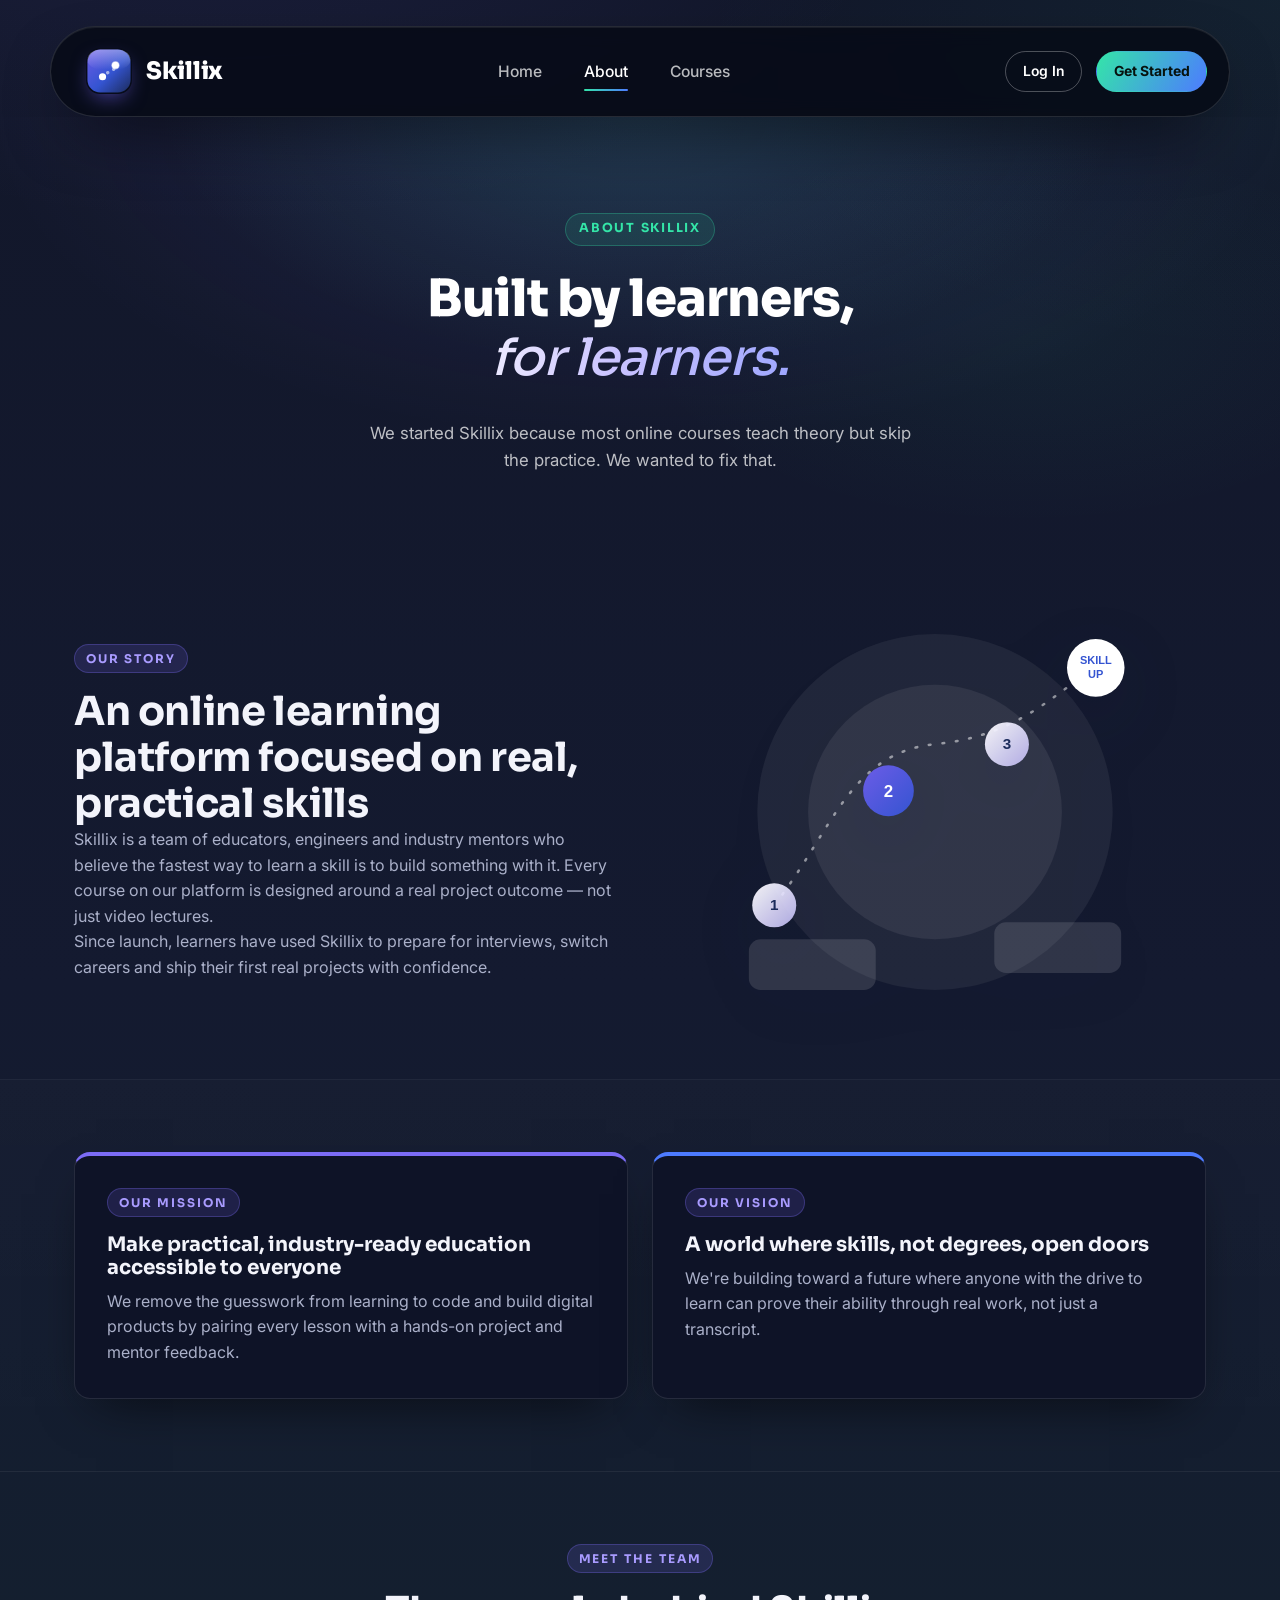
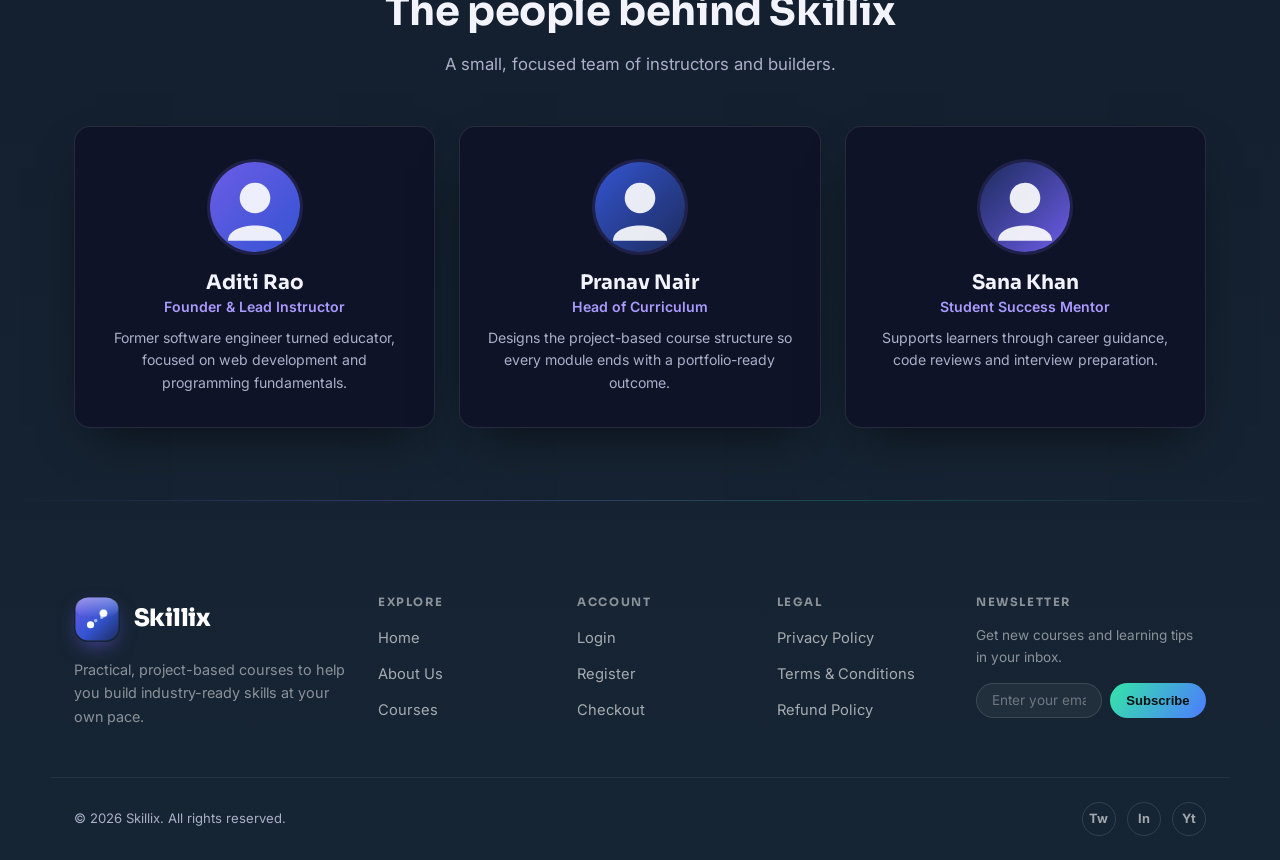
==== commit 247531de: "merged all css file into index and modified pages" ====
--- a/about.html
+++ b/about.html
@@ -5,7 +5,7 @@
   <meta name="viewport" content="width=device-width, initial-scale=1.0">
   <title>About Us — Skillix</title>
   <meta name="description" content="Learn about Skillix's mission, vision and the team behind the platform.">
-  <link rel="stylesheet" href="css/about.css">
+  <link rel="stylesheet" href="css/index.css">
 </head>
 <body>
 
@@ -30,7 +30,7 @@
     <section class="page-header">
       <div class="container">
         <span class="hero-eyebrow">About Skillix</span>
-        <h1>Built by learners, for learners</h1>
+        <h1>Built by learners,<span class="accent">for learners.</span></h1>
         <p>We started Skillix because most online courses teach theory but skip the practice. We wanted to fix that.</p>
       </div>
     </section>
@@ -133,6 +133,15 @@
           <li><a href="legal.html">Refund Policy</a></li>
         </ul>
       </div>
+      <div class="footer-col footer-newsletter">
+        <h4>Newsletter</h4>
+        <p>Get new courses and learning tips in your inbox.</p>
+        <form class="newsletter-form" onsubmit="return false;">
+          <label for="newsletter-email" class="visually-hidden">Email address</label>
+          <input type="email" id="newsletter-email" placeholder="Enter your email">
+          <button type="submit">Subscribe</button>
+        </form>
+      </div>
     </div>
     <div class="container footer-bottom">
       <p>&copy; 2026 Skillix. All rights reserved.</p>
--- a/css/index.css
+++ b/css/index.css
@@ -0,0 +1,1560 @@
+/* ==========================================================================
+   Skillix — theme.css
+   Shared dark, glassmorphism theme used across EVERY page of the site.
+   Variables, reset, typography, navbar, buttons, cards, page-header,
+   footer, forms and responsive rules. Loaded on every page; each page
+   then adds only the handful of extra component rules it needs on top
+   (see about.css / login.css / register.css / services.css /
+   payment.css / legal.css).
+   ========================================================================== */
+
+@import url('https://fonts.googleapis.com/css2?family=Sora:wght@400;600;700;800&family=Inter:wght@400;500;600;700&display=swap');
+
+:root {
+  /* Color system — deep navy/violet dark theme */
+  --bg: #05070d;
+  --bg-alt: #090c17;
+  --navy-900: #05070f;
+  --navy-800: #0c1226;
+  --navy-700: #131a36;
+  --blue-600: #4d7bff;
+  --violet-500: #7c6cf6;
+  --violet-400: #a99bff;
+  --violet-100: rgba(124, 108, 246, 0.16);
+  --mint: #34e5a8;
+  --surface: #0e1327;
+  --surface-2: #121834;
+  --text-900: #f3f4fb;
+  --text-600: #aab0c9;
+  --text-400: #7c82a0;
+  --border: rgba(255, 255, 255, 0.10);
+  --border-strong: rgba(255, 255, 255, 0.20);
+  --glass: rgba(255, 255, 255, 0.045);
+  --glass-strong: rgba(255, 255, 255, 0.09);
+  --success: #34e5a8;
+  --danger: #f2657a;
+
+  /* Gradient signature */
+  --gradient-primary: linear-gradient(135deg, #0a0f22 0%, #24356e 45%, #6c5ce7 100%);
+  --gradient-accent: linear-gradient(120deg, var(--mint), var(--blue-600));
+
+  /* Type scale */
+  --font-display: 'Sora', 'Segoe UI', sans-serif;
+  --font-body: 'Inter', 'Segoe UI', sans-serif;
+
+  /* Spacing */
+  --space-1: 0.5rem;
+  --space-2: 1rem;
+  --space-3: 1.5rem;
+  --space-4: 2rem;
+  --space-5: 3rem;
+  --space-6: 4.5rem;
+  --space-7: 6rem;
+
+  /* Radius & shadow */
+  --radius-sm: 10px;
+  --radius-md: 16px;
+  --radius-lg: 24px;
+  --radius-xl: 30px;
+  --shadow-card: 0 20px 50px -22px rgba(0, 0, 0, 0.7);
+  --shadow-card-hover: 0 26px 60px -20px rgba(0, 0, 0, 0.8);
+  --shadow-glow: 0 0 0 1px rgba(124,108,246,0.25), 0 20px 60px -20px rgba(124,108,246,0.35);
+
+  --container-w: 1180px;
+}
+
+* {
+  margin: 0;
+  padding: 0;
+  box-sizing: border-box;
+}
+
+html {
+  scroll-behavior: smooth;
+}
+
+body {
+  font-family: var(--font-body);
+  color: var(--text-900);
+  background:
+    radial-gradient(ellipse 1100px 650px at 18% -8%, rgba(124,108,246,0.10), transparent 65%),
+    radial-gradient(ellipse 900px 550px at 100% 0%, rgba(52,229,168,0.05), transparent 65%),
+    linear-gradient(180deg, #12172a 0%, #141a30 40%, #14202f 70%, #162534 100%);
+  line-height: 1.6;
+  -webkit-font-smoothing: antialiased;
+}
+
+img { max-width: 100%; display: block; }
+a { color: inherit; text-decoration: none; }
+ul { list-style: none; }
+
+h1, h2, h3, h4 {
+  font-family: var(--font-display);
+  color: var(--text-900);
+  line-height: 1.15;
+  font-weight: 700;
+}
+
+h1 { font-size: clamp(2.3rem, 4.4vw, 3.7rem); font-weight: 800; letter-spacing: -0.02em; }
+h2 { font-size: clamp(1.8rem, 3.2vw, 2.5rem); letter-spacing: -0.01em; }
+h3 { font-size: 1.25rem; }
+
+p { color: var(--text-600); }
+
+:focus-visible {
+  outline: 3px solid var(--violet-500);
+  outline-offset: 3px;
+}
+
+/* Pill-shaped controls (buttons, search bar) need a rounded focus
+   ring instead of the browser's default rectangular outline, which
+   overlaps them as a visible box. */
+.btn:focus-visible,
+.search-btn:focus-visible,
+.trending-chip:focus-visible {
+  outline: none;
+  box-shadow: 0 0 0 3px rgba(124,108,246,0.55);
+}
+
+.search-row:focus-within {
+  outline: none;
+}
+
+.visually-hidden {
+  position: absolute; width: 1px; height: 1px; padding: 0; margin: -1px;
+  overflow: hidden; clip: rect(0, 0, 0, 0); white-space: nowrap; border: 0;
+}
+
+/* Layout helpers */
+.container { width: 100%; max-width: var(--container-w); margin-inline: auto; padding-inline: var(--space-3); }
+.section { padding-block: var(--space-6); }
+.section-head { max-width: 640px; margin-bottom: var(--space-5); }
+.section-head.center { max-width: 640px; margin-inline: auto; text-align: center; }
+
+.eyebrow {
+  display: inline-block;
+  font-family: var(--font-display);
+  font-size: 0.75rem;
+  font-weight: 700;
+  letter-spacing: 0.16em;
+  text-transform: uppercase;
+  color: var(--violet-400);
+  background: var(--violet-100);
+  border: 1px solid rgba(124,108,246,0.3);
+  padding: 0.35em 0.9em;
+  border-radius: 999px;
+  margin-bottom: var(--space-2);
+}
+
+.section-head h2 { margin-bottom: var(--space-2); }
+.section-head p { font-size: 1.05rem; }
+
+.section-alt {
+  background: linear-gradient(180deg, rgba(255,255,255,0.012), rgba(255,255,255,0));
+  border-top: 1px solid rgba(255,255,255,0.05);
+  border-bottom: 1px solid rgba(255,255,255,0.05);
+}
+
+/* ==========================================================================
+   Navbar
+   ========================================================================== */
+
+.site-header {
+  position: sticky;
+  top: 0;
+  z-index: 50;
+  padding-block: 1.6rem 0;
+  background: transparent;
+}
+
+.navbar {
+  display: flex;
+  align-items: center;
+  justify-content: space-between;
+  gap: var(--space-3);
+  max-width: var(--container-w);
+  margin-inline: auto;
+  padding: 1.35rem 1.35rem 1.35rem 2.2rem;
+  background: rgba(8, 11, 20, 0.86);
+  border: 1px solid rgba(255,255,255,0.12);
+  border-radius: 50px;
+  backdrop-filter: blur(10px) saturate(180%);
+  -webkit-backdrop-filter: blur(10px) saturate(180%);
+  box-shadow: 0 28px 70px -28px rgba(0,0,0,0.9), inset 0 1px 0 rgba(255,255,255,0.07);
+  transition: background 0.4s cubic-bezier(0.4,0,0.2,1), border-color 0.4s cubic-bezier(0.4,0,0.2,1), box-shadow 0.4s cubic-bezier(0.4,0,0.2,1);
+}
+
+.brand {
+  display: flex;
+  align-items: center;
+  gap: 0.85rem;
+  font-family: var(--font-display);
+  font-weight: 800;
+  font-size: 1.5rem;
+  color: #fff;
+  letter-spacing: -0.01em;
+}
+
+.brand-mark-img {
+  width: 46px;
+  height: 46px;
+  border-radius: 14px;
+  flex: none;
+  box-shadow: 0 8px 20px -6px rgba(108, 92, 231, 0.65);
+  transition: transform 0.4s cubic-bezier(0.4,0,0.2,1);
+}
+
+.brand:hover .brand-mark-img {
+  transform: scale(1.06) rotate(-4deg);
+}
+
+.nav-links { display: flex; align-items: center; gap: 2.6rem; }
+
+.nav-links a {
+  color: rgba(255,255,255,0.72);
+  font-weight: 500;
+  font-size: 0.98rem;
+  position: relative;
+  padding-block: 0.35rem;
+  transition: color 0.35s cubic-bezier(0.4,0,0.2,1);
+}
+
+.nav-links a::after {
+  content: "";
+  position: absolute; left: 0; bottom: -2px; width: 0%; height: 2px;
+  border-radius: 2px;
+  background: var(--gradient-accent);
+  transition: width 0.4s cubic-bezier(0.4,0,0.2,1);
+}
+
+.nav-links a:hover, .nav-links a:focus-visible { color: #fff; }
+.nav-links a:hover::after, .nav-links a:focus-visible::after { width: 100%; }
+.nav-links a.is-active { color: #fff; }
+.nav-links a.is-active::after { width: 100%; }
+
+.nav-cta { display: flex; align-items: center; gap: 0.85rem; }
+.nav-toggle-checkbox { display: none; }
+.nav-toggle { display: none; }
+
+/* ---------- Buttons ---------- */
+
+.btn {
+  display: inline-flex;
+  align-items: center;
+  justify-content: center;
+  gap: 0.5em;
+  font-family: var(--font-body);
+  font-weight: 600;
+  font-size: 0.97rem;
+  padding: 0.9em 1.7em;
+  border-radius: 999px;
+  border: 1px solid transparent;
+  cursor: pointer;
+  transition: transform 0.4s cubic-bezier(0.4,0,0.2,1), box-shadow 0.4s cubic-bezier(0.4,0,0.2,1), background 0.4s cubic-bezier(0.4,0,0.2,1), color 0.3s ease, border-color 0.3s ease;
+}
+
+.btn-primary { background: #fff; color: var(--navy-800); box-shadow: 0 12px 28px -10px rgba(0,0,0,0.5); }
+.btn-primary:hover, .btn-primary:focus-visible { transform: translateY(-2px) scale(1.04); box-shadow: 0 16px 32px -10px rgba(0,0,0,0.55); }
+
+.btn-solid { background: var(--gradient-accent); color: #06120e; font-weight: 700; }
+.btn-solid:hover, .btn-solid:focus-visible { transform: translateY(-2px) scale(1.04); box-shadow: 0 18px 40px -16px rgba(52,229,168,0.45); }
+
+.btn-outline { background: transparent; border-color: rgba(255,255,255,0.28); color: #fff; }
+.btn-outline:hover, .btn-outline:focus-visible { border-color: #fff; background: rgba(255,255,255,0.08); transform: scale(1.04); }
+
+.btn-outline-dark { background: transparent; border-color: var(--border); color: var(--text-900); }
+.btn-outline-dark:hover, .btn-outline-dark:focus-visible { border-color: var(--violet-400); color: var(--violet-400); transform: scale(1.03); }
+
+.btn-block { width: 100%; }
+.btn-sm { padding: 0.6em 1.2em; font-size: 0.87rem; }
+
+/* ---------- Cards ---------- */
+
+.card {
+  background: var(--surface);
+  border: 1px solid var(--border);
+  border-radius: var(--radius-md);
+  box-shadow: var(--shadow-card);
+  transition: transform 0.4s cubic-bezier(0.4,0,0.2,1), box-shadow 0.4s cubic-bezier(0.4,0,0.2,1), border-color 0.4s cubic-bezier(0.4,0,0.2,1);
+}
+
+.card:hover { transform: translateY(-6px); box-shadow: var(--shadow-card-hover); border-color: rgba(124,108,246,0.4); }
+
+/* ==========================================================================
+   Hero
+   ========================================================================== */
+
+.hero {
+  padding-block: var(--space-7) var(--space-6);
+  position: relative;
+  overflow: hidden;
+}
+
+.hero::after {
+  content: "";
+  position: absolute; inset: 0;
+  background-image:
+    radial-gradient(ellipse 900px 500px at 50% -5%, rgba(124,108,246,0.14), transparent 70%);
+  pointer-events: none;
+}
+
+.hero-grid-center {
+  position: relative;
+  max-width: 760px;
+  margin-inline: auto;
+  text-align: center;
+  display: flex;
+  flex-direction: column;
+  align-items: center;
+}
+
+@keyframes fadeInUp {
+  from { opacity: 0; transform: translateY(18px); }
+  to { opacity: 1; transform: translateY(0); }
+}
+
+.hero-eyebrow, .hero h1, .hero-sub, .hero-search, .hero-actions {
+  opacity: 0;
+  animation: fadeInUp 0.7s ease forwards;
+}
+
+.hero-eyebrow { animation-delay: 0.05s; }
+.hero h1 { animation-delay: 0.15s; }
+.hero-sub { animation-delay: 0.25s; }
+.hero-search { animation-delay: 0.35s; }
+.hero-actions { animation-delay: 0.45s; }
+.stats-grid { opacity: 0; animation: fadeInUp 0.9s ease forwards; animation-delay: 0.55s; }
+
+/* Safety net: if the entrance animation never runs (reduced-motion
+   settings, or a screenshot/crawler that captures before it finishes),
+   make sure the hero content is still visible instead of staying
+   stuck at opacity: 0 forever. */
+@media (prefers-reduced-motion: reduce) {
+  .hero-eyebrow, .hero h1, .hero-sub, .hero-search, .hero-actions, .stats-grid {
+    opacity: 1;
+    animation: none;
+    transform: none;
+  }
+}
+
+.hero-eyebrow {
+  display: inline-flex;
+  align-items: center;
+  gap: 0.5em;
+  font-family: var(--font-display);
+  font-size: 0.78rem;
+  font-weight: 700;
+  letter-spacing: 0.14em;
+  text-transform: uppercase;
+  color: var(--mint);
+  background: rgba(52,229,168,0.10);
+  border: 1px solid rgba(52,229,168,0.28);
+  padding: 0.45em 1.05em;
+  border-radius: 999px;
+  margin-bottom: var(--space-3);
+}
+
+.hero h1 { color: #fff; font-weight: 700; margin-bottom: var(--space-3); }
+
+.hero h1 .accent, .page-header h1 .accent {
+  display: block;
+  font-style: italic;
+  font-weight: 500;
+  background: linear-gradient(100deg, #ffffff 0%, #c9c2ff 45%, #8f9dff 100%);
+  -webkit-background-clip: text;
+  background-clip: text;
+  color: transparent;
+}
+
+.hero-sub { color: rgba(255,255,255,0.72); font-size: 1.15rem; max-width: 560px; margin: 0 auto var(--space-4); }
+
+/* Hero search bar — full glassmorphism */
+.hero-search { margin-bottom: var(--space-4); width: 100%; max-width: 560px; }
+
+.search-row {
+  display: flex;
+  align-items: center;
+  gap: 0.5rem;
+  background: rgba(255,255,255,0.06);
+  border: 1px solid rgba(255,255,255,0.16);
+  border-radius: 999px;
+  padding: 0.5rem 0.5rem 0.5rem 1.3rem;
+  backdrop-filter: blur(22px) saturate(180%);
+  -webkit-backdrop-filter: blur(22px) saturate(180%);
+  box-shadow: 0 20px 50px -24px rgba(0,0,0,0.75), inset 0 1px 0 rgba(255,255,255,0.10);
+  transition: border-color 0.4s cubic-bezier(0.4,0,0.2,1), background 0.4s cubic-bezier(0.4,0,0.2,1), box-shadow 0.4s cubic-bezier(0.4,0,0.2,1);
+}
+
+.search-row:focus-within {
+  border-color: rgba(124,108,246,0.55);
+  background: rgba(255,255,255,0.09);
+  box-shadow: 0 0 0 4px rgba(124,108,246,0.16), 0 20px 50px -24px rgba(0,0,0,0.75);
+}
+
+.search-icon { color: rgba(255,255,255,0.6); font-size: 0.95rem; flex: none; }
+
+.search-row .search-input {
+  flex: 1; background: transparent; border: none; border-radius: 0; color: #fff;
+  font-family: var(--font-body); font-size: 0.94rem; padding: 0.6rem 0;
+  width: auto;
+  appearance: none; -webkit-appearance: none;
+}
+
+.search-input::placeholder { color: rgba(255,255,255,0.5); }
+.search-row .search-input:focus { outline: none; box-shadow: none; background: transparent; }
+
+.search-btn {
+  flex: none;
+  background: var(--gradient-accent);
+  color: #06120e;
+  border: none;
+  font-family: var(--font-body);
+  font-weight: 700;
+  font-size: 0.86rem;
+  padding: 0.65em 1.4em;
+  border-radius: 999px;
+  cursor: pointer;
+  transition: transform 0.35s cubic-bezier(0.4,0,0.2,1), box-shadow 0.35s cubic-bezier(0.4,0,0.2,1);
+}
+
+.search-btn:hover, .search-btn:focus-visible {
+  transform: scale(1.04);
+  box-shadow: 0 10px 24px -10px rgba(52,229,168,0.5);
+}
+
+.trending-row {
+  display: flex; align-items: center; justify-content: center;
+  gap: 0.6rem; flex-wrap: wrap; margin-top: 0.9rem; font-size: 0.78rem;
+}
+
+.trending-label { color: rgba(255,255,255,0.55); font-weight: 700; letter-spacing: 0.06em; text-transform: uppercase; font-size: 0.72rem; }
+
+.trending-chip {
+  color: rgba(255,255,255,0.85);
+  border: 1px solid rgba(255,255,255,0.18);
+  background: rgba(255,255,255,0.04);
+  backdrop-filter: blur(10px);
+  border-radius: 999px;
+  padding: 0.32em 0.9em;
+  transition: background 0.2s ease, border-color 0.2s ease, transform 0.2s ease;
+}
+
+.trending-chip:hover, .trending-chip:focus-visible {
+  background: rgba(255,255,255,0.10);
+  border-color: rgba(255,255,255,0.4);
+  transform: translateY(-1px);
+}
+
+.hero-actions { display: flex; gap: var(--space-2); flex-wrap: wrap; }
+.hero-actions.center { justify-content: center; }
+
+/* ---------- Stat cards ---------- */
+
+.stats-grid {
+  margin-top: var(--space-6);
+  display: grid;
+  grid-template-columns: repeat(4, 1fr);
+  gap: var(--space-2);
+  position: relative;
+}
+
+.stat-card {
+  background: var(--glass);
+  border: 1px solid var(--border);
+  border-radius: var(--radius-md);
+  backdrop-filter: blur(20px) saturate(160%);
+  -webkit-backdrop-filter: blur(20px) saturate(160%);
+  padding: var(--space-3);
+  display: flex;
+  flex-direction: column;
+  gap: 0.3rem;
+  box-shadow: var(--shadow-card);
+  transition: transform 0.4s cubic-bezier(0.4,0,0.2,1), border-color 0.4s cubic-bezier(0.4,0,0.2,1);
+}
+
+.stat-card:hover { transform: translateY(-4px); border-color: rgba(124,108,246,0.35); }
+
+.stat-card--wide { grid-column: span 2; }
+
+.stat-card--accent {
+  background: linear-gradient(160deg, rgba(52,229,168,0.16), rgba(77,123,255,0.10));
+  border-color: rgba(52,229,168,0.3);
+}
+
+.stat-label { font-size: 0.78rem; color: var(--text-400); text-transform: uppercase; letter-spacing: 0.06em; font-weight: 600; }
+.stat-value { font-family: var(--font-display); font-size: 1.9rem; font-weight: 800; color: #fff; }
+.stat-value-sm { font-size: 1rem; color: var(--text-400); font-weight: 600; }
+.stat-note { font-size: 0.8rem; color: var(--text-400); }
+.stat-icon { font-size: 1.2rem; color: var(--mint); }
+
+.stat-chip {
+  align-self: flex-start;
+  margin-top: 0.2rem;
+  font-size: 0.72rem;
+  font-weight: 700;
+  color: #06120e;
+  background: var(--mint);
+  padding: 0.2em 0.65em;
+  border-radius: 999px;
+}
+
+.stat-bars {
+  display: flex;
+  align-items: flex-end;
+  gap: 6px;
+  height: 46px;
+  margin-top: 0.4rem;
+}
+
+.stat-bars span {
+  flex: 1;
+  height: var(--h);
+  border-radius: 4px 4px 0 0;
+  background: linear-gradient(180deg, var(--violet-400), var(--blue-600));
+  opacity: 0.85;
+}
+
+.stat-bars span:last-child { background: var(--gradient-accent); opacity: 1; }
+
+/* ==========================================================================
+   Page header (non-home pages)
+   ========================================================================== */
+
+.page-header {
+  background: var(--gradient-primary);
+  color: #fff;
+  padding-block: var(--space-6) var(--space-5);
+  text-align: center;
+  position: relative;
+  overflow: hidden;
+}
+
+.page-header::after {
+  content: "";
+  position: absolute; inset: 0;
+  background-image: radial-gradient(ellipse 700px 420px at 50% -10%, rgba(52,229,168,0.14), transparent 70%);
+  pointer-events: none;
+}
+
+.page-header .container { position: relative; }
+
+.page-header h1 { color: #fff; font-size: clamp(2rem, 4vw, 2.7rem); }
+.page-header p { color: rgba(255,255,255,0.85); max-width: 560px; margin: var(--space-2) auto 0; }
+
+/* Badge (used stand-alone on auth pages) gets the same sparkle accent
+   as the home page's hero badge, so it reads as the same component. */
+.badge::before { content: "\2726  "; }
+
+/* ==========================================================================
+   Impact split section
+   ========================================================================== */
+
+.impact-split {
+  display: grid;
+  grid-template-columns: 1fr 1fr;
+  gap: var(--space-5);
+  align-items: center;
+}
+
+.impact-copy p { margin-bottom: var(--space-3); font-size: 1.05rem; }
+
+.impact-list { display: grid; gap: 1.1rem; margin-top: var(--space-3); }
+
+.impact-item {
+  padding: 1.1rem 1.3rem;
+  border-left: 3px solid var(--violet-500);
+  background: var(--glass);
+  border-radius: 0 var(--radius-sm) var(--radius-sm) 0;
+  transition: border-color 0.2s ease, background 0.2s ease;
+}
+
+.impact-item:hover { border-left-color: var(--mint); background: var(--glass-strong); }
+.impact-item h3 { font-size: 1.05rem; margin-bottom: 0.3rem; }
+.impact-item p { font-size: 0.92rem; margin: 0; }
+
+/* ---------- Mock device panels ---------- */
+
+.mock-panel {
+  background: linear-gradient(160deg, var(--surface-2), var(--surface));
+  border: 1px solid var(--border);
+  border-radius: var(--radius-lg);
+  box-shadow: var(--shadow-card);
+  overflow: hidden;
+}
+
+.mock-panel-head {
+  display: flex;
+  align-items: center;
+  gap: 0.4rem;
+  padding: 0.9rem 1.1rem;
+  border-bottom: 1px solid var(--border);
+  background: rgba(255,255,255,0.02);
+}
+
+.dot { width: 9px; height: 9px; border-radius: 50%; }
+.dot-r { background: #f2657a; }
+.dot-y { background: #f4c15c; }
+.dot-g { background: var(--mint); }
+
+.mock-panel-title { margin-left: 0.6rem; font-size: 0.8rem; color: var(--text-400); font-family: var(--font-display); }
+
+.mock-panel-body { padding: 1.3rem; }
+
+.mock-chart {
+  display: flex;
+  align-items: flex-end;
+  gap: 8px;
+  height: 90px;
+  margin-bottom: 1.2rem;
+}
+
+.mock-chart span {
+  flex: 1;
+  height: var(--h);
+  border-radius: 5px 5px 0 0;
+  background: linear-gradient(180deg, var(--violet-400), var(--blue-600));
+  opacity: 0.85;
+}
+
+.mock-chart span:last-child { background: var(--gradient-accent); opacity: 1; }
+
+.mock-rows { display: grid; gap: 0.6rem; }
+
+.mock-row {
+  display: flex;
+  align-items: center;
+  justify-content: space-between;
+  padding: 0.65rem 0.9rem;
+  background: rgba(255,255,255,0.03);
+  border: 1px solid var(--border);
+  border-radius: var(--radius-sm);
+  font-size: 0.86rem;
+  color: var(--text-600);
+}
+
+.mock-pill {
+  font-size: 0.72rem;
+  font-weight: 700;
+  padding: 0.2em 0.7em;
+  border-radius: 999px;
+  background: rgba(255,255,255,0.06);
+  color: var(--text-400);
+}
+
+.mock-pill--done { background: rgba(52,229,168,0.16); color: var(--mint); }
+.mock-pill--live { background: rgba(124,108,246,0.2); color: var(--violet-400); }
+
+.mock-code { padding: 1.1rem 1.3rem; font-family: 'SFMono-Regular', Consolas, monospace; font-size: 0.86rem; line-height: 1.9; }
+.mock-code p { color: var(--text-600); }
+.tok-kw { color: #a99bff; }
+.tok-fn { color: #6cc9ff; }
+.tok-comment { color: var(--mint); opacity: 0.8; margin-top: 0.5rem; }
+
+.mock-feedback { display: flex; gap: 0.8rem; align-items: flex-start; margin-bottom: 1.2rem; }
+.mock-feedback-name { font-size: 0.86rem; font-weight: 700; color: var(--text-900); }
+.mock-feedback-note { font-size: 0.85rem; color: var(--text-600); margin-top: 0.15rem; }
+
+.mock-line-graph svg { width: 100%; height: 70px; display: block; }
+.mock-line-graph polyline { fill: none; stroke: url(#none); stroke: var(--mint); stroke-width: 3; stroke-linecap: round; stroke-linejoin: round; }
+
+.mock-cert { padding: 2rem 1.3rem 2.3rem; text-align: center; }
+.mock-cert-badge {
+  display: inline-flex; align-items: center; justify-content: center;
+  width: 56px; height: 56px; border-radius: 50%;
+  background: var(--gradient-accent); color: #06120e;
+  font-size: 1.5rem; font-weight: 800; margin-bottom: 1rem;
+}
+.mock-cert-title { font-family: var(--font-display); font-weight: 700; color: #fff; font-size: 1.05rem; }
+.mock-cert-sub { font-size: 0.82rem; color: var(--text-400); margin-top: 0.3rem; }
+
+.avatar-circle {
+  width: 40px; height: 40px; border-radius: 50%;
+  display: grid; place-items: center; flex: none;
+  background: var(--violet-100); color: var(--violet-400);
+  font-family: var(--font-display); font-weight: 700; font-size: 0.85rem;
+  border: 1px solid rgba(124,108,246,0.35);
+}
+
+/* ==========================================================================
+   Showcase rows ("One Platform")
+   ========================================================================== */
+
+.showcase-row {
+  display: grid;
+  grid-template-columns: 1fr 1fr;
+  gap: var(--space-5);
+  align-items: center;
+  padding-block: var(--space-4);
+}
+
+.showcase-row--reverse .showcase-media { order: 2; }
+.showcase-row--reverse .showcase-copy { order: 1; }
+
+.showcase-copy .feature-icon {
+  display: inline-block;
+  width: 46px; height: 46px;
+  border-radius: var(--radius-sm);
+  background: var(--violet-100);
+  color: var(--violet-400);
+  display: grid; place-items: center;
+  margin-bottom: var(--space-2);
+  font-family: var(--font-display);
+  font-weight: 800;
+}
+
+.showcase-copy h3 { font-size: 1.5rem; margin-bottom: 0.6rem; }
+.showcase-copy p { margin-bottom: var(--space-3); font-size: 1rem; }
+
+/* ==========================================================================
+   Steps
+   ========================================================================== */
+
+.steps-grid { display: grid; grid-template-columns: repeat(3, 1fr); gap: var(--space-3); }
+
+.step-card {
+  background: var(--surface);
+  border: 1px solid var(--border);
+  border-radius: var(--radius-md);
+  padding: var(--space-4) var(--space-3);
+  box-shadow: var(--shadow-card);
+}
+
+.step-num {
+  display: inline-flex; align-items: center; justify-content: center;
+  width: 40px; height: 40px; border-radius: 50%;
+  background: var(--gradient-accent); color: #06120e;
+  font-family: var(--font-display); font-weight: 800;
+  margin-bottom: var(--space-2);
+}
+
+.step-card h3 { margin-bottom: 0.5rem; }
+.step-card p { font-size: 0.92rem; }
+
+/* ==========================================================================
+   Pricing
+   ========================================================================== */
+
+.pricing-grid { display: grid; grid-template-columns: repeat(3, 1fr); gap: var(--space-3); align-items: start; }
+
+.price-card {
+  background: var(--surface);
+  border: 1px solid var(--border);
+  border-radius: var(--radius-lg);
+  padding: var(--space-4);
+  position: relative;
+  transition: transform 0.4s cubic-bezier(0.4,0,0.2,1), border-color 0.4s cubic-bezier(0.4,0,0.2,1);
+}
+
+.price-card:hover { transform: translateY(-6px); border-color: rgba(124,108,246,0.35); }
+
+.price-card--featured {
+  background: linear-gradient(165deg, rgba(124,108,246,0.16), rgba(52,229,168,0.08));
+  border-color: rgba(124,108,246,0.4);
+  box-shadow: var(--shadow-glow);
+  transform: scale(1.03);
+}
+
+.price-badge {
+  position: absolute; top: -14px; left: 50%; transform: translateX(-50%);
+  background: var(--gradient-accent); color: #06120e;
+  font-size: 0.72rem; font-weight: 800; letter-spacing: 0.04em;
+  padding: 0.35em 1em; border-radius: 999px;
+}
+
+.price-desc { font-size: 0.88rem; margin: 0.4rem 0 var(--space-3); min-height: 2.4em; }
+
+.price-amount { font-family: var(--font-display); font-size: 2.4rem; font-weight: 800; color: #fff; margin-bottom: var(--space-3); }
+.price-amount span { font-size: 1rem; font-weight: 500; color: var(--text-400); }
+
+.price-features { display: grid; gap: 0.65rem; margin-bottom: var(--space-4); }
+.price-features li { font-size: 0.9rem; color: var(--text-600); }
+
+/* ==========================================================================
+   Testimonials
+   ========================================================================== */
+
+.testimonial-grid { display: grid; grid-template-columns: repeat(2, 1fr); gap: var(--space-3); }
+
+.testimonial-card {
+  background: var(--surface);
+  border: 1px solid var(--border);
+  border-radius: var(--radius-lg);
+  padding: var(--space-4);
+  box-shadow: var(--shadow-card);
+}
+
+.testimonial-quote { font-size: 1.05rem; color: var(--text-900); font-style: italic; margin-bottom: var(--space-3); }
+
+.testimonial-footer { display: flex; align-items: center; justify-content: space-between; gap: var(--space-2); flex-wrap: wrap; }
+.testimonial-person { display: flex; align-items: center; gap: 0.7rem; }
+.testimonial-name { font-size: 0.92rem; font-weight: 700; color: var(--text-900); }
+.testimonial-role { font-size: 0.8rem; color: var(--text-400); }
+
+.testimonial-stat { text-align: right; }
+.testimonial-stat .stat-value { font-size: 1.4rem; }
+.testimonial-stat .stat-note { display: block; }
+
+/* ==========================================================================
+   CTA banner
+   ========================================================================== */
+
+.cta-banner {
+  background: var(--gradient-primary);
+  border-radius: var(--radius-xl);
+  padding: var(--space-6) var(--space-4);
+  text-align: center;
+  position: relative;
+  overflow: hidden;
+}
+
+.cta-banner::after {
+  content: "";
+  position: absolute; inset: 0;
+  background: radial-gradient(circle at 50% 0%, rgba(52,229,168,0.18), transparent 60%);
+  pointer-events: none;
+}
+
+.cta-banner h2 { color: #fff; margin-bottom: 0.7rem; position: relative; }
+.cta-banner p { color: rgba(255,255,255,0.78); max-width: 480px; margin: 0 auto var(--space-4); position: relative; }
+.cta-banner .hero-actions { position: relative; }
+
+/* ==========================================================================
+   Badge (small pill label used above headings, e.g. auth pages)
+   ========================================================================== */
+
+.badge {
+  display: inline-block;
+  font-family: var(--font-display);
+  font-size: 0.75rem;
+  font-weight: 700;
+  letter-spacing: 0.1em;
+  text-transform: uppercase;
+  color: var(--mint);
+  background: rgba(52,229,168,0.10);
+  border: 1px solid rgba(52,229,168,0.28);
+  padding: 0.4em 1em;
+  border-radius: 999px;
+  margin-bottom: var(--space-2);
+}
+
+/* ==========================================================================
+   Forms — shared across login / register / payment
+   ========================================================================== */
+
+.form-group { margin-bottom: var(--space-3); }
+.form-row { display: grid; grid-template-columns: 1fr 1fr; gap: var(--space-3); }
+
+label { display: block; font-size: 0.88rem; font-weight: 600; color: var(--text-600); margin-bottom: 0.45rem; }
+
+input[type="text"],
+input[type="email"],
+input[type="password"],
+input[type="tel"],
+select {
+  width: 100%;
+  background: rgba(255,255,255,0.04);
+  border: 1px solid var(--border);
+  border-radius: var(--radius-sm);
+  padding: 0.85em 1.1em;
+  color: #fff;
+  font-family: var(--font-body);
+  font-size: 0.95rem;
+  transition: border-color 0.3s ease, background 0.3s ease, box-shadow 0.3s ease;
+}
+
+input::placeholder { color: var(--text-400); }
+
+input:focus, select:focus {
+  outline: none;
+  border-color: rgba(124,108,246,0.55);
+  background: rgba(255,255,255,0.07);
+  box-shadow: 0 0 0 4px rgba(124,108,246,0.16);
+}
+
+select { appearance: none; cursor: pointer; }
+select option { background: var(--surface-2); color: #fff; }
+
+.form-links {
+  display: flex; align-items: center; justify-content: space-between;
+  margin-bottom: var(--space-3); font-size: 0.88rem; flex-wrap: wrap; gap: 0.5rem;
+}
+.form-links a { color: var(--violet-400); font-weight: 600; }
+.form-links a:hover, .form-links a:focus-visible { color: var(--mint); }
+
+.check-row { display: flex; align-items: flex-start; gap: 0.6rem; font-size: 0.88rem; color: var(--text-600); cursor: pointer; font-weight: 500; }
+.check-row a { color: var(--violet-400); font-weight: 600; }
+.check-row a:hover, .check-row a:focus-visible { color: var(--mint); }
+
+.radio-row { display: flex; gap: var(--space-3); flex-wrap: wrap; }
+.radio-row label { display: flex; align-items: center; gap: 0.45rem; font-size: 0.92rem; font-weight: 500; color: var(--text-600); margin-bottom: 0; cursor: pointer; }
+
+input[type="checkbox"], input[type="radio"] {
+  width: 17px; height: 17px; accent-color: var(--violet-500); flex: none; margin-top: 0.15em;
+}
+
+.field-hint { font-size: 0.82rem; color: var(--text-400); }
+.muted { color: var(--text-400); }
+
+/* ==========================================================================
+   Footer — seamlessly merged into page background
+   ========================================================================== */
+
+.site-footer {
+  background: transparent;
+  color: rgba(255,255,255,0.72);
+  padding-top: var(--space-7);
+  position: relative;
+}
+
+/* Soft fade-in glow from page background into footer content */
+.site-footer::before {
+  content: "";
+  position: absolute;
+  top: 0; left: 0; right: 0;
+  height: 1px;
+  background: linear-gradient(90deg, transparent, rgba(124,108,246,0.3), rgba(52,229,168,0.2), transparent);
+  pointer-events: none;
+}
+
+.footer-grid {
+  display: grid;
+  grid-template-columns: 1.3fr 0.8fr 0.8fr 0.8fr 1.1fr;
+  gap: var(--space-4);
+  padding-bottom: var(--space-5);
+  border-bottom: 1px solid rgba(255,255,255,0.06);
+}
+
+.footer-brand .brand { margin-bottom: var(--space-2); }
+.footer-brand p { color: rgba(255,255,255,0.5); font-size: 0.9rem; max-width: 280px; line-height: 1.65; }
+
+.footer-col h4 {
+  color: rgba(255,255,255,0.5);
+  font-size: 0.72rem;
+  letter-spacing: 0.14em;
+  text-transform: uppercase;
+  margin-bottom: var(--space-2);
+  font-weight: 700;
+}
+.footer-col ul { display: grid; gap: 0.65rem; }
+.footer-col a {
+  font-size: 0.92rem;
+  color: rgba(255,255,255,0.62);
+  transition: color 0.25s ease;
+}
+.footer-col a:hover, .footer-col a:focus-visible { color: #fff; }
+
+.footer-newsletter p { color: rgba(255,255,255,0.5); font-size: 0.85rem; margin-bottom: 0.9rem; line-height: 1.6; }
+
+.newsletter-form { display: flex; gap: 0.5rem; }
+.newsletter-form input {
+  flex: 1; min-width: 0;
+  background: rgba(255,255,255,0.05);
+  border: 1px solid rgba(255,255,255,0.12);
+  border-radius: 999px;
+  padding: 0.65em 1.1em;
+  color: #fff;
+  font-size: 0.85rem;
+  transition: border-color 0.25s ease, background 0.25s ease;
+}
+.newsletter-form input:focus {
+  outline: none;
+  border-color: rgba(124,108,246,0.5);
+  background: rgba(255,255,255,0.08);
+}
+.newsletter-form input::placeholder { color: rgba(255,255,255,0.35); }
+.newsletter-form button {
+  flex: none;
+  background: var(--gradient-accent);
+  color: #06120e;
+  border: none;
+  font-weight: 700;
+  font-size: 0.82rem;
+  padding: 0.65em 1.25em;
+  border-radius: 999px;
+  cursor: pointer;
+  transition: transform 0.25s ease, box-shadow 0.25s ease;
+}
+.newsletter-form button:hover { transform: scale(1.05); box-shadow: 0 8px 20px -8px rgba(52,229,168,0.4); }
+
+.footer-bottom {
+  display: flex; align-items: center; justify-content: space-between;
+  padding-block: var(--space-3); font-size: 0.82rem; color: rgba(255,255,255,0.35);
+  flex-wrap: wrap; gap: 0.5rem;
+}
+
+.footer-socials { display: flex; gap: 0.7rem; }
+.footer-socials a {
+  width: 34px; height: 34px; border-radius: 50%;
+  border: 1px solid rgba(255,255,255,0.12);
+  display: grid; place-items: center; font-size: 0.8rem; font-weight: 700;
+  color: rgba(255,255,255,0.6);
+  transition: background 0.25s ease, border-color 0.25s ease, color 0.25s ease;
+}
+.footer-socials a:hover, .footer-socials a:focus-visible { background: var(--violet-500); border-color: var(--violet-500); color: #fff; }
+
+/* ==========================================================================
+   Responsive
+   ========================================================================== */
+
+@media (max-width: 1024px) {
+  .stats-grid { grid-template-columns: repeat(2, 1fr); }
+  .stat-card--wide { grid-column: span 2; }
+  .impact-split { grid-template-columns: 1fr; }
+  .impact-media { order: -1; max-width: 460px; margin-inline: auto; width: 100%; }
+  .showcase-row, .showcase-row--reverse { grid-template-columns: 1fr; }
+  .showcase-row--reverse .showcase-media, .showcase-row--reverse .showcase-copy { order: initial; }
+  .steps-grid { grid-template-columns: 1fr; }
+  .pricing-grid { grid-template-columns: 1fr; max-width: 440px; margin-inline: auto; }
+  .price-card--featured { transform: none; }
+  .testimonial-grid { grid-template-columns: 1fr; }
+  .footer-grid { grid-template-columns: 1fr 1fr 1fr; }
+  .footer-newsletter { grid-column: 1 / -1; max-width: 360px; }
+}
+
+@media (max-width: 768px) {
+  :root { --space-6: 3rem; --space-7: 3.5rem; }
+
+  .nav-links {
+    position: fixed;
+    inset: 112px var(--space-3) auto var(--space-3);
+    background: rgba(6, 9, 18, 0.95);
+    border: 1px solid rgba(255,255,255,0.12);
+    border-radius: 26px;
+    backdrop-filter: blur(20px) saturate(180%);
+    -webkit-backdrop-filter: blur(20px) saturate(180%);
+    box-shadow: 0 18px 40px -16px rgba(0,0,0,0.7);
+    flex-direction: column;
+    align-items: flex-start;
+    gap: 0;
+    padding: var(--space-2) var(--space-3) var(--space-3);
+    transform: translateY(-10px);
+    opacity: 0;
+    pointer-events: none;
+    transition: opacity 0.4s cubic-bezier(0.4,0,0.2,1), transform 0.4s cubic-bezier(0.4,0,0.2,1);
+  }
+
+  .nav-links a { width: 100%; padding-block: 0.7rem; border-bottom: 1px solid rgba(255,255,255,0.06); }
+
+  .nav-toggle {
+    display: inline-flex; align-items: center; justify-content: center;
+    width: 42px; height: 42px; border-radius: 10px;
+    border: 1px solid rgba(255,255,255,0.25);
+    background: transparent; color: #fff; font-size: 1.1rem; cursor: pointer;
+  }
+
+  .nav-cta .btn-outline { display: none; }
+
+  #nav-toggle:checked ~ .nav-links { opacity: 1; transform: translateY(0); pointer-events: auto; }
+
+  .stats-grid { grid-template-columns: 1fr 1fr; }
+  .stat-card--wide { grid-column: span 2; }
+
+  .footer-grid { grid-template-columns: 1fr 1fr; gap: var(--space-3); }
+  .footer-brand { grid-column: 1 / -1; }
+  .footer-newsletter { grid-column: 1 / -1; max-width: none; }
+  .footer-bottom { flex-direction: column; align-items: flex-start; }
+}
+
+@media (max-width: 480px) {
+  .container { padding-inline: var(--space-2); }
+
+  .search-row { flex-wrap: wrap; border-radius: 20px; padding: 0.7rem; }
+  .search-input { width: 100%; order: 1; }
+  .search-btn { width: 100%; order: 2; }
+
+  .hero-actions { flex-direction: column; align-items: stretch; }
+  .hero-actions .btn { width: 100%; }
+
+  .stats-grid { grid-template-columns: 1fr; }
+  .stat-card--wide { grid-column: span 1; }
+
+  .newsletter-form { flex-direction: column; }
+
+  .footer-grid { grid-template-columns: 1fr; }
+}
+
+/* ==========================================================================
+   Page-Specific Styles (About, Courses, Checkout, Auth, Legal)
+   ========================================================================== */
+
+/* ---------- Page Header (Non-Home Pages) ---------- */
+.page-header {
+  background: transparent;
+  color: #fff;
+  padding-block: var(--space-7) var(--space-6);
+  text-align: center;
+  position: relative;
+  overflow: hidden;
+}
+
+.page-header::before {
+  content: "";
+  position: absolute; inset: 0;
+  background:
+    radial-gradient(ellipse 1000px 500px at 50% 0%, rgba(124,108,246,0.13), transparent 65%),
+    radial-gradient(ellipse 600px 300px at 80% 50%, rgba(52,229,168,0.05), transparent 65%);
+  pointer-events: none;
+}
+
+.page-header .container {
+  position: relative;
+  z-index: 1;
+  max-width: 760px;
+  margin-inline: auto;
+  display: flex;
+  flex-direction: column;
+  align-items: center;
+}
+
+.page-header h1 {
+  color: #fff;
+  font-size: clamp(2.3rem, 4.4vw, 3.2rem);
+  font-weight: 800;
+  letter-spacing: -0.02em;
+  margin-bottom: var(--space-2);
+}
+
+.page-header p {
+  color: rgba(255, 255, 255, 0.72);
+  max-width: 560px;
+  margin: var(--space-2) auto 0;
+  font-size: 1.05rem;
+}
+
+.page-header .hero-eyebrow {
+  animation: fadeInUp 0.7s ease forwards;
+  animation-delay: 0.05s;
+  opacity: 0;
+}
+
+.page-header h1 {
+  animation: fadeInUp 0.7s ease forwards;
+  animation-delay: 0.15s;
+  opacity: 0;
+}
+
+.page-header > .container > p {
+  animation: fadeInUp 0.7s ease forwards;
+  animation-delay: 0.25s;
+  opacity: 0;
+}
+
+@media (prefers-reduced-motion: reduce) {
+  .page-header .hero-eyebrow,
+  .page-header h1,
+  .page-header > .container > p {
+    opacity: 1;
+    animation: none;
+  }
+}
+
+/* ---------- About Page Styles ---------- */
+.about-split {
+  display: grid;
+  grid-template-columns: 1fr 1fr;
+  gap: var(--space-5);
+  align-items: center;
+}
+
+.about-split .path-graphic {
+  justify-self: center;
+  width: 100%;
+  max-width: 440px;
+}
+
+.about-split .path-graphic img {
+  width: 100%;
+  height: auto;
+}
+
+.checklist {
+  margin-top: var(--space-3);
+  display: grid;
+  gap: var(--space-2);
+}
+
+.checklist li {
+  display: flex;
+  gap: 0.7em;
+  align-items: flex-start;
+  color: var(--text-900);
+  font-weight: 500;
+}
+
+.checklist .tick {
+  flex: none;
+  width: 22px;
+  height: 22px;
+  border-radius: 50%;
+  background: var(--violet-100);
+  color: var(--violet-500);
+  display: grid;
+  place-items: center;
+  font-size: 0.8rem;
+  font-weight: 800;
+}
+
+/* Mission / Vision Cards */
+.mv-grid {
+  display: grid;
+  grid-template-columns: 1fr 1fr;
+  gap: var(--space-3);
+}
+
+.mv-card {
+  padding: var(--space-4);
+  border-top: 4px solid var(--violet-500);
+}
+
+.mv-card.vision {
+  border-top-color: var(--blue-600);
+}
+
+.mv-card h3 {
+  margin-bottom: 0.6rem;
+}
+
+/* Team Cards */
+.team-grid {
+  display: grid;
+  grid-template-columns: repeat(3, 1fr);
+  gap: var(--space-3);
+}
+
+.team-card {
+  text-align: center;
+  padding: var(--space-4) var(--space-3);
+}
+
+.team-avatar {
+  width: 96px;
+  height: 96px;
+  border-radius: 50%;
+  overflow: hidden;
+  margin: 0 auto var(--space-2);
+  border: 3px solid var(--violet-100);
+}
+
+.team-avatar img {
+  width: 100%;
+  height: 100%;
+  object-fit: cover;
+}
+
+.team-role {
+  color: var(--violet-400);
+  font-weight: 600;
+  font-size: 0.88rem;
+  margin-top: 0.15rem;
+}
+
+.team-bio {
+  font-size: 0.88rem;
+  margin-top: 0.5rem;
+}
+
+/* ---------- Courses Page Styles ---------- */
+.course-grid {
+  display: grid;
+  grid-template-columns: repeat(3, 1fr);
+  gap: var(--space-3);
+}
+
+.course-card {
+  overflow: hidden;
+  display: flex;
+  flex-direction: column;
+}
+
+.course-thumb {
+  aspect-ratio: 16 / 10;
+  background: var(--violet-100);
+  overflow: hidden;
+}
+
+.course-thumb img {
+  width: 100%;
+  height: 100%;
+  object-fit: cover;
+  transition: transform 0.4s ease;
+}
+
+.course-card:hover .course-thumb img {
+  transform: scale(1.05);
+}
+
+.course-body {
+  padding: var(--space-3);
+  display: flex;
+  flex-direction: column;
+  gap: 0.5rem;
+  flex: 1;
+}
+
+.course-tag {
+  font-size: 0.72rem;
+  font-weight: 700;
+  letter-spacing: 0.08em;
+  text-transform: uppercase;
+  color: var(--mint);
+}
+
+.course-desc {
+  font-size: 0.92rem;
+  flex: 1;
+}
+
+.course-foot {
+  display: flex;
+  align-items: center;
+  justify-content: space-between;
+  margin-top: 0.5rem;
+}
+
+.course-price {
+  font-family: var(--font-display);
+  font-weight: 800;
+  font-size: 1.15rem;
+  color: #fff;
+}
+
+.course-price span {
+  font-family: var(--font-body);
+  font-weight: 500;
+  font-size: 0.78rem;
+  color: var(--text-400);
+  text-decoration: line-through;
+  margin-left: 0.35em;
+}
+
+/* ---------- Checkout / Payment Page Styles ---------- */
+.payment-grid {
+  display: grid;
+  grid-template-columns: 1.05fr 0.95fr;
+  gap: var(--space-4);
+  align-items: start;
+}
+
+.summary-card,
+.payment-card {
+  padding: var(--space-4);
+}
+
+.order-table {
+  width: 100%;
+  border-collapse: collapse;
+  font-size: 0.92rem;
+}
+
+.order-table caption {
+  text-align: left;
+  font-family: var(--font-display);
+  font-weight: 700;
+  color: #fff;
+  margin-bottom: var(--space-2);
+  font-size: 1rem;
+}
+
+.order-table th,
+.order-table td {
+  padding: 0.9em 1em;
+  text-align: left;
+  border-bottom: 1px solid var(--border);
+}
+
+.order-table thead th {
+  font-size: 0.75rem;
+  letter-spacing: 0.06em;
+  text-transform: uppercase;
+  color: var(--text-400);
+  font-weight: 700;
+}
+
+.order-table tbody td {
+  color: var(--text-900);
+  font-weight: 500;
+}
+
+.order-table tfoot td {
+  border-bottom: none;
+  font-family: var(--font-display);
+  font-weight: 800;
+  color: #fff;
+  font-size: 1.05rem;
+  padding-top: 1.1em;
+}
+
+.demo-note {
+  display: flex;
+  gap: 0.7rem;
+  align-items: flex-start;
+  background: var(--violet-100);
+  padding: var(--space-3);
+  border-radius: var(--radius-sm);
+  border: 1px solid rgba(124, 108, 246, 0.25);
+  font-size: 0.88rem;
+  color: var(--text-600);
+  margin-top: var(--space-3);
+}
+
+.demo-note-icon {
+  color: var(--violet-400);
+  font-size: 1.1rem;
+  line-height: 1;
+}
+
+/* ---------- Auth Pages Styles ---------- */
+.auth-wrap {
+  display: flex;
+  justify-content: center;
+  padding-block: var(--space-6);
+}
+
+.auth-card {
+  width: 100%;
+  max-width: 460px;
+  padding: var(--space-4);
+  background: var(--surface);
+  border: 1px solid var(--border);
+  border-radius: var(--radius-md);
+  box-shadow: var(--shadow-card);
+}
+
+.auth-card.wide {
+  max-width: 620px;
+}
+
+.auth-head {
+  text-align: center;
+  margin-bottom: var(--space-3);
+}
+
+.auth-head h1 {
+  font-size: 1.7rem;
+  margin-bottom: 0.4rem;
+}
+
+.auth-head p {
+  font-size: 0.92rem;
+}
+
+.auth-foot {
+  text-align: center;
+  margin-top: var(--space-3);
+  font-size: 0.9rem;
+  color: var(--text-600);
+}
+
+.auth-foot a {
+  color: var(--violet-400);
+  font-weight: 700;
+}
+
+.divider {
+  display: flex;
+  align-items: center;
+  gap: 0.8em;
+  color: var(--text-400);
+  font-size: 0.78rem;
+  margin-block: var(--space-3);
+  text-transform: uppercase;
+  letter-spacing: 0.08em;
+}
+
+.divider::before,
+.divider::after {
+  content: "";
+  flex: 1;
+  height: 1px;
+  background: var(--border);
+}
+
+/* ---------- Legal Page Styles ---------- */
+.text-block {
+  max-width: 760px;
+  margin-inline: auto;
+}
+
+.text-block h2 {
+  margin-top: var(--space-5);
+  margin-bottom: var(--space-2);
+}
+
+.text-block h2:first-child {
+  margin-top: 0;
+}
+
+.text-block p {
+  margin-bottom: var(--space-2);
+}
+
+.text-block ul {
+  margin: var(--space-2) 0 var(--space-2) 0;
+  display: grid;
+  gap: 0.5rem;
+}
+
+.text-block ul li {
+  position: relative;
+  padding-left: 1.4em;
+  color: var(--text-600);
+}
+
+.text-block ul li::before {
+  content: "";
+  position: absolute;
+  left: 0;
+  top: 0.55em;
+  width: 6px;
+  height: 6px;
+  border-radius: 50%;
+  background: var(--violet-400);
+}
+
+.legal-index {
+  display: flex;
+  gap: var(--space-2);
+  justify-content: center;
+  flex-wrap: wrap;
+  margin-bottom: var(--space-5);
+}
+
+/* ---------- Additional Tablet Media Queries ---------- */
+@media (max-width: 1024px) {
+  .team-grid {
+    grid-template-columns: repeat(3, 1fr);
+    gap: var(--space-2);
+  }
+  .about-split {
+    grid-template-columns: 1fr;
+  }
+  .about-split .path-graphic {
+    order: -1;
+    max-width: 360px;
+  }
+  .payment-grid {
+    grid-template-columns: 1fr;
+  }
+}
+
+/* ---------- Additional Mobile Media Queries ---------- */
+@media (max-width: 768px) {
+  .team-grid {
+    grid-template-columns: 1fr;
+  }
+  .mv-grid {
+    grid-template-columns: 1fr;
+  }
+  .course-grid {
+    grid-template-columns: 1fr;
+  }
+  .payment-grid {
+    grid-template-columns: 1fr;
+  }
+  .order-table {
+    display: block;
+    overflow-x: auto;
+    white-space: nowrap;
+  }
+}
+
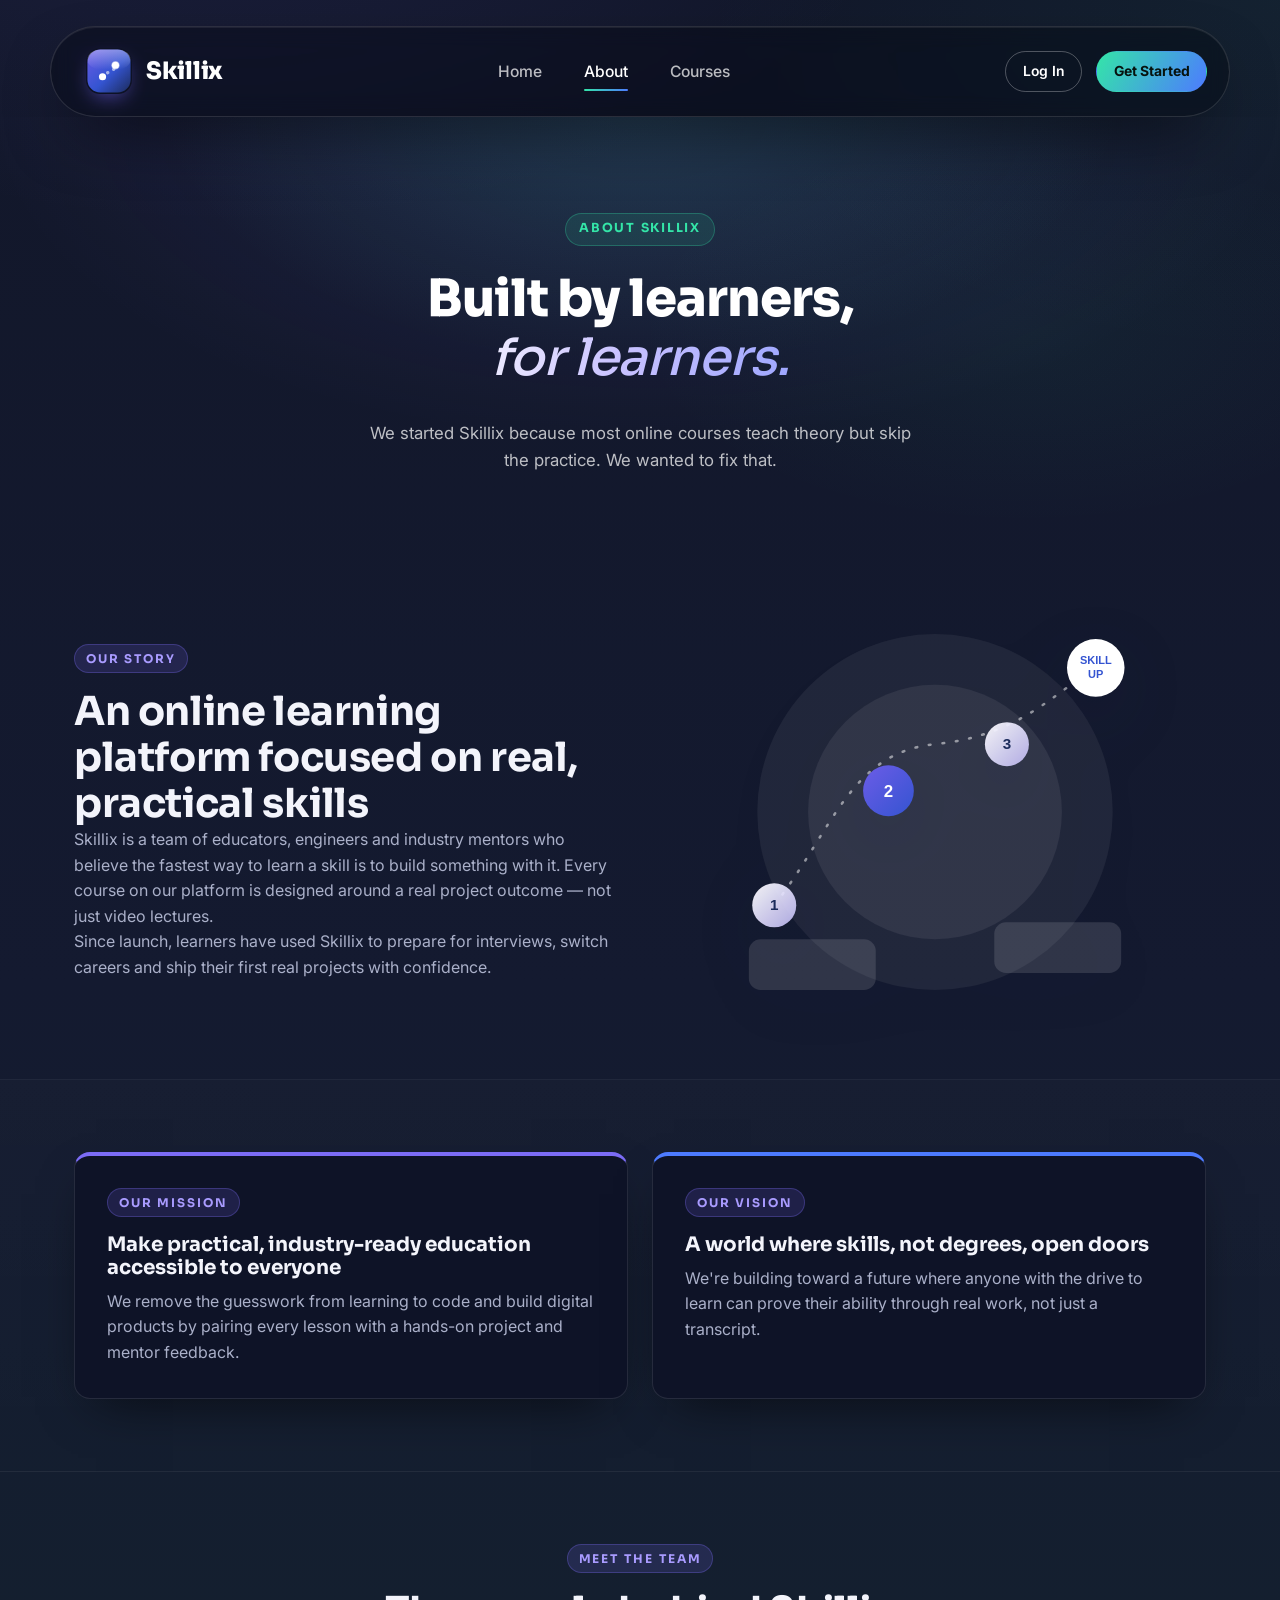
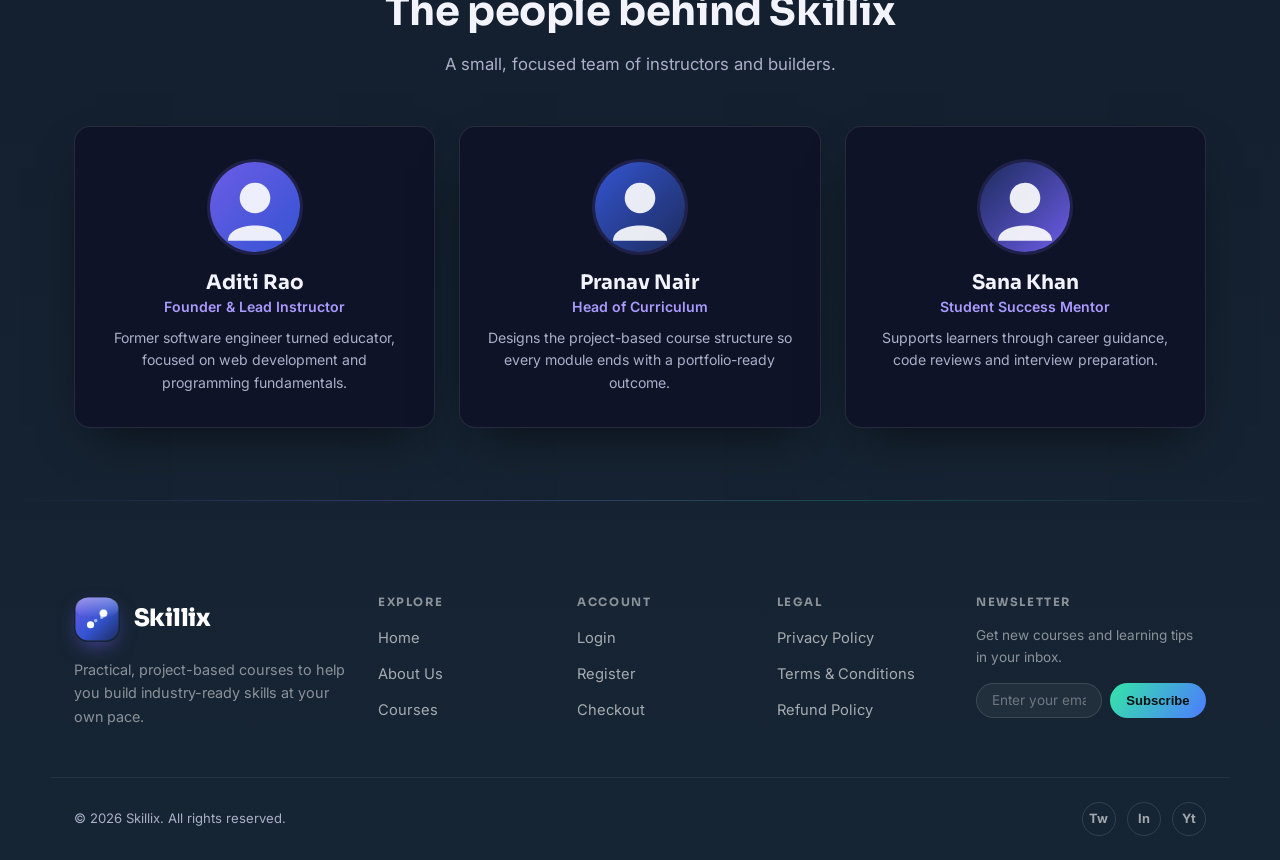
==== commit 95e61410: "added glass effect in nav bar" ====
--- a/about.html
+++ b/about.html
@@ -1,5 +1,6 @@
 <!DOCTYPE html>
 <html lang="en">
+
 <head>
   <meta charset="UTF-8">
   <meta name="viewport" content="width=device-width, initial-scale=1.0">
@@ -7,11 +8,13 @@
   <meta name="description" content="Learn about Skillix's mission, vision and the team behind the platform.">
   <link rel="stylesheet" href="css/index.css">
 </head>
+
 <body>
 
   <header class="site-header">
     <div class="container navbar">
-      <a href="index.html" class="brand"><img src="images/logo.svg" alt="Skillix logo" class="brand-mark-img">Skillix</a>
+      <a href="index.html" class="brand"><img src="images/logo.svg" alt="Skillix logo"
+          class="brand-mark-img">Skillix</a>
       <input type="checkbox" id="nav-toggle" class="nav-toggle-checkbox">
       <nav class="nav-links" aria-label="Primary">
         <a href="index.html">Home</a>
@@ -40,11 +43,16 @@
         <div class="about-copy">
           <span class="eyebrow">Our Story</span>
           <h2>An online learning platform focused on real, practical skills</h2>
-          <p>Skillix is a team of educators, engineers and industry mentors who believe the fastest way to learn a skill is to build something with it. Every course on our platform is designed around a real project outcome — not just video lectures.</p>
-          <p>Since launch, learners have used Skillix to prepare for interviews, switch careers and ship their first real projects with confidence.</p>
+          <p>Skillix is a team of educators, engineers and industry mentors who believe the fastest way to learn a skill
+            is to build something with it. Every course on our platform is designed around a real project outcome — not
+            just video lectures.</p>
+          <p>Since launch, learners have used Skillix to prepare for interviews, switch careers and ship their first
+            real projects with confidence.</p>
         </div>
         <div class="path-graphic">
-          <img src="images/hero-art.svg" alt="Abstract graphic of connected milestones representing the Skillix learning journey" style="filter:drop-shadow(0 20px 30px rgba(15,27,61,0.15));">
+          <img src="images/hero-art.svg"
+            alt="Abstract graphic of connected milestones representing the Skillix learning journey"
+            style="filter:drop-shadow(0 20px 30px rgba(15,27,61,0.15));">
         </div>
       </div>
     </section>
@@ -55,12 +63,14 @@
           <article class="card mv-card mission">
             <span class="eyebrow">Our Mission</span>
             <h3>Make practical, industry-ready education accessible to everyone</h3>
-            <p>We remove the guesswork from learning to code and build digital products by pairing every lesson with a hands-on project and mentor feedback.</p>
+            <p>We remove the guesswork from learning to code and build digital products by pairing every lesson with a
+              hands-on project and mentor feedback.</p>
           </article>
           <article class="card mv-card vision">
             <span class="eyebrow">Our Vision</span>
             <h3>A world where skills, not degrees, open doors</h3>
-            <p>We're building toward a future where anyone with the drive to learn can prove their ability through real work, not just a transcript.</p>
+            <p>We're building toward a future where anyone with the drive to learn can prove their ability through real
+              work, not just a transcript.</p>
           </article>
         </div>
       </div>
@@ -80,7 +90,8 @@
             </div>
             <h3>Aditi Rao</h3>
             <p class="team-role">Founder &amp; Lead Instructor</p>
-            <p class="team-bio">Former software engineer turned educator, focused on web development and programming fundamentals.</p>
+            <p class="team-bio">Former software engineer turned educator, focused on web development and programming
+              fundamentals.</p>
           </article>
           <article class="card team-card">
             <div class="team-avatar">
@@ -88,7 +99,8 @@
             </div>
             <h3>Pranav Nair</h3>
             <p class="team-role">Head of Curriculum</p>
-            <p class="team-bio">Designs the project-based course structure so every module ends with a portfolio-ready outcome.</p>
+            <p class="team-bio">Designs the project-based course structure so every module ends with a portfolio-ready
+              outcome.</p>
           </article>
           <article class="card team-card">
             <div class="team-avatar">
@@ -106,7 +118,8 @@
   <footer class="site-footer">
     <div class="container footer-grid">
       <div class="footer-brand">
-        <a href="index.html" class="brand"><img src="images/logo.svg" alt="Skillix logo" class="brand-mark-img">Skillix</a>
+        <a href="index.html" class="brand"><img src="images/logo.svg" alt="Skillix logo"
+            class="brand-mark-img">Skillix</a>
         <p>Practical, project-based courses to help you build industry-ready skills at your own pace.</p>
       </div>
       <div class="footer-col">
@@ -154,4 +167,5 @@
   </footer>
 
 </body>
-</html>
+
+</html>
--- a/css/index.css
+++ b/css/index.css
@@ -58,7 +58,7 @@
   --radius-xl: 30px;
   --shadow-card: 0 20px 50px -22px rgba(0, 0, 0, 0.7);
   --shadow-card-hover: 0 26px 60px -20px rgba(0, 0, 0, 0.8);
-  --shadow-glow: 0 0 0 1px rgba(124,108,246,0.25), 0 20px 60px -20px rgba(124,108,246,0.35);
+  --shadow-glow: 0 0 0 1px rgba(124, 108, 246, 0.25), 0 20px 60px -20px rgba(124, 108, 246, 0.35);
 
   --container-w: 1180px;
 }
@@ -77,29 +77,55 @@
   font-family: var(--font-body);
   color: var(--text-900);
   background:
-    radial-gradient(ellipse 1100px 650px at 18% -8%, rgba(124,108,246,0.10), transparent 65%),
-    radial-gradient(ellipse 900px 550px at 100% 0%, rgba(52,229,168,0.05), transparent 65%),
+    radial-gradient(ellipse 1100px 650px at 18% -8%, rgba(124, 108, 246, 0.10), transparent 65%),
+    radial-gradient(ellipse 900px 550px at 100% 0%, rgba(52, 229, 168, 0.05), transparent 65%),
     linear-gradient(180deg, #12172a 0%, #141a30 40%, #14202f 70%, #162534 100%);
   line-height: 1.6;
   -webkit-font-smoothing: antialiased;
 }
 
-img { max-width: 100%; display: block; }
-a { color: inherit; text-decoration: none; }
-ul { list-style: none; }
-
-h1, h2, h3, h4 {
+img {
+  max-width: 100%;
+  display: block;
+}
+
+a {
+  color: inherit;
+  text-decoration: none;
+}
+
+ul {
+  list-style: none;
+}
+
+h1,
+h2,
+h3,
+h4 {
   font-family: var(--font-display);
   color: var(--text-900);
   line-height: 1.15;
   font-weight: 700;
 }
 
-h1 { font-size: clamp(2.3rem, 4.4vw, 3.7rem); font-weight: 800; letter-spacing: -0.02em; }
-h2 { font-size: clamp(1.8rem, 3.2vw, 2.5rem); letter-spacing: -0.01em; }
-h3 { font-size: 1.25rem; }
-
-p { color: var(--text-600); }
+h1 {
+  font-size: clamp(2.3rem, 4.4vw, 3.7rem);
+  font-weight: 800;
+  letter-spacing: -0.02em;
+}
+
+h2 {
+  font-size: clamp(1.8rem, 3.2vw, 2.5rem);
+  letter-spacing: -0.01em;
+}
+
+h3 {
+  font-size: 1.25rem;
+}
+
+p {
+  color: var(--text-600);
+}
 
 :focus-visible {
   outline: 3px solid var(--violet-500);
@@ -113,7 +139,7 @@
 .search-btn:focus-visible,
 .trending-chip:focus-visible {
   outline: none;
-  box-shadow: 0 0 0 3px rgba(124,108,246,0.55);
+  box-shadow: 0 0 0 3px rgba(124, 108, 246, 0.55);
 }
 
 .search-row:focus-within {
@@ -121,15 +147,39 @@
 }
 
 .visually-hidden {
-  position: absolute; width: 1px; height: 1px; padding: 0; margin: -1px;
-  overflow: hidden; clip: rect(0, 0, 0, 0); white-space: nowrap; border: 0;
+  position: absolute;
+  width: 1px;
+  height: 1px;
+  padding: 0;
+  margin: -1px;
+  overflow: hidden;
+  clip: rect(0, 0, 0, 0);
+  white-space: nowrap;
+  border: 0;
 }
 
 /* Layout helpers */
-.container { width: 100%; max-width: var(--container-w); margin-inline: auto; padding-inline: var(--space-3); }
-.section { padding-block: var(--space-6); }
-.section-head { max-width: 640px; margin-bottom: var(--space-5); }
-.section-head.center { max-width: 640px; margin-inline: auto; text-align: center; }
+.container {
+  width: 100%;
+  max-width: var(--container-w);
+  margin-inline: auto;
+  padding-inline: var(--space-3);
+}
+
+.section {
+  padding-block: var(--space-6);
+}
+
+.section-head {
+  max-width: 640px;
+  margin-bottom: var(--space-5);
+}
+
+.section-head.center {
+  max-width: 640px;
+  margin-inline: auto;
+  text-align: center;
+}
 
 .eyebrow {
   display: inline-block;
@@ -140,19 +190,24 @@
   text-transform: uppercase;
   color: var(--violet-400);
   background: var(--violet-100);
-  border: 1px solid rgba(124,108,246,0.3);
+  border: 1px solid rgba(124, 108, 246, 0.3);
   padding: 0.35em 0.9em;
   border-radius: 999px;
   margin-bottom: var(--space-2);
 }
 
-.section-head h2 { margin-bottom: var(--space-2); }
-.section-head p { font-size: 1.05rem; }
+.section-head h2 {
+  margin-bottom: var(--space-2);
+}
+
+.section-head p {
+  font-size: 1.05rem;
+}
 
 .section-alt {
-  background: linear-gradient(180deg, rgba(255,255,255,0.012), rgba(255,255,255,0));
-  border-top: 1px solid rgba(255,255,255,0.05);
-  border-bottom: 1px solid rgba(255,255,255,0.05);
+  background: linear-gradient(180deg, rgba(255, 255, 255, 0.012), rgba(255, 255, 255, 0));
+  border-top: 1px solid rgba(255, 255, 255, 0.05);
+  border-bottom: 1px solid rgba(255, 255, 255, 0.05);
 }
 
 /* ==========================================================================
@@ -175,13 +230,15 @@
   max-width: var(--container-w);
   margin-inline: auto;
   padding: 1.35rem 1.35rem 1.35rem 2.2rem;
-  background: rgba(8, 11, 20, 0.86);
-  border: 1px solid rgba(255,255,255,0.12);
+  background: rgba(0, 0, 0, 0.3);
+  border: 1px solid rgba(255, 255, 255, 0.12);
   border-radius: 50px;
-  backdrop-filter: blur(10px) saturate(180%);
-  -webkit-backdrop-filter: blur(10px) saturate(180%);
-  box-shadow: 0 28px 70px -28px rgba(0,0,0,0.9), inset 0 1px 0 rgba(255,255,255,0.07);
-  transition: background 0.4s cubic-bezier(0.4,0,0.2,1), border-color 0.4s cubic-bezier(0.4,0,0.2,1), box-shadow 0.4s cubic-bezier(0.4,0,0.2,1);
+  backdrop-filter: blur(10px) saturate(120%);
+  -webkit-backdrop-filter: blur(10px) saturate(120%);
+  box-shadow: 0 28px 70px -28px rgba(0, 0, 0, 0.9), inset 0 1px 0 rgba(255, 255, 255, 0.07);
+  transition: background 0.4s cubic-bezier(0.4, 0, 0.2, 1), border-color 0.4s cubic-bezier(0.4, 0, 0.2, 1), box-shadow 0.4s cubic-bezier(0.4, 0, 0.2, 1);
+  /* background-color: rgba(red, green, blue, alpha); */
+
 }
 
 .brand {
@@ -201,40 +258,71 @@
   border-radius: 14px;
   flex: none;
   box-shadow: 0 8px 20px -6px rgba(108, 92, 231, 0.65);
-  transition: transform 0.4s cubic-bezier(0.4,0,0.2,1);
+  transition: transform 0.4s cubic-bezier(0.4, 0, 0.2, 1);
 }
 
 .brand:hover .brand-mark-img {
   transform: scale(1.06) rotate(-4deg);
 }
 
-.nav-links { display: flex; align-items: center; gap: 2.6rem; }
+.nav-links {
+  display: flex;
+  align-items: center;
+  gap: 2.6rem;
+}
 
 .nav-links a {
-  color: rgba(255,255,255,0.72);
+  color: rgba(255, 255, 255, 0.72);
   font-weight: 500;
   font-size: 0.98rem;
   position: relative;
   padding-block: 0.35rem;
-  transition: color 0.35s cubic-bezier(0.4,0,0.2,1);
+  transition: color 0.35s cubic-bezier(0.4, 0, 0.2, 1);
 }
 
 .nav-links a::after {
   content: "";
-  position: absolute; left: 0; bottom: -2px; width: 0%; height: 2px;
+  position: absolute;
+  left: 0;
+  bottom: -2px;
+  width: 0%;
+  height: 2px;
   border-radius: 2px;
   background: var(--gradient-accent);
-  transition: width 0.4s cubic-bezier(0.4,0,0.2,1);
-}
-
-.nav-links a:hover, .nav-links a:focus-visible { color: #fff; }
-.nav-links a:hover::after, .nav-links a:focus-visible::after { width: 100%; }
-.nav-links a.is-active { color: #fff; }
-.nav-links a.is-active::after { width: 100%; }
-
-.nav-cta { display: flex; align-items: center; gap: 0.85rem; }
-.nav-toggle-checkbox { display: none; }
-.nav-toggle { display: none; }
+  transition: width 0.4s cubic-bezier(0.4, 0, 0.2, 1);
+}
+
+.nav-links a:hover,
+.nav-links a:focus-visible {
+  color: #fff;
+}
+
+.nav-links a:hover::after,
+.nav-links a:focus-visible::after {
+  width: 100%;
+}
+
+.nav-links a.is-active {
+  color: #fff;
+}
+
+.nav-links a.is-active::after {
+  width: 100%;
+}
+
+.nav-cta {
+  display: flex;
+  align-items: center;
+  gap: 0.85rem;
+}
+
+.nav-toggle-checkbox {
+  display: none;
+}
+
+.nav-toggle {
+  display: none;
+}
 
 /* ---------- Buttons ---------- */
 
@@ -250,23 +338,67 @@
   border-radius: 999px;
   border: 1px solid transparent;
   cursor: pointer;
-  transition: transform 0.4s cubic-bezier(0.4,0,0.2,1), box-shadow 0.4s cubic-bezier(0.4,0,0.2,1), background 0.4s cubic-bezier(0.4,0,0.2,1), color 0.3s ease, border-color 0.3s ease;
-}
-
-.btn-primary { background: #fff; color: var(--navy-800); box-shadow: 0 12px 28px -10px rgba(0,0,0,0.5); }
-.btn-primary:hover, .btn-primary:focus-visible { transform: translateY(-2px) scale(1.04); box-shadow: 0 16px 32px -10px rgba(0,0,0,0.55); }
-
-.btn-solid { background: var(--gradient-accent); color: #06120e; font-weight: 700; }
-.btn-solid:hover, .btn-solid:focus-visible { transform: translateY(-2px) scale(1.04); box-shadow: 0 18px 40px -16px rgba(52,229,168,0.45); }
-
-.btn-outline { background: transparent; border-color: rgba(255,255,255,0.28); color: #fff; }
-.btn-outline:hover, .btn-outline:focus-visible { border-color: #fff; background: rgba(255,255,255,0.08); transform: scale(1.04); }
-
-.btn-outline-dark { background: transparent; border-color: var(--border); color: var(--text-900); }
-.btn-outline-dark:hover, .btn-outline-dark:focus-visible { border-color: var(--violet-400); color: var(--violet-400); transform: scale(1.03); }
-
-.btn-block { width: 100%; }
-.btn-sm { padding: 0.6em 1.2em; font-size: 0.87rem; }
+  transition: transform 0.4s cubic-bezier(0.4, 0, 0.2, 1), box-shadow 0.4s cubic-bezier(0.4, 0, 0.2, 1), background 0.4s cubic-bezier(0.4, 0, 0.2, 1), color 0.3s ease, border-color 0.3s ease;
+}
+
+.btn-primary {
+  background: #fff;
+  color: var(--navy-800);
+  box-shadow: 0 12px 28px -10px rgba(0, 0, 0, 0.5);
+}
+
+.btn-primary:hover,
+.btn-primary:focus-visible {
+  transform: translateY(-2px) scale(1.04);
+  box-shadow: 0 16px 32px -10px rgba(0, 0, 0, 0.55);
+}
+
+.btn-solid {
+  background: var(--gradient-accent);
+  color: #06120e;
+  font-weight: 700;
+}
+
+.btn-solid:hover,
+.btn-solid:focus-visible {
+  transform: translateY(-2px) scale(1.04);
+  box-shadow: 0 18px 40px -16px rgba(52, 229, 168, 0.45);
+}
+
+.btn-outline {
+  background: transparent;
+  border-color: rgba(255, 255, 255, 0.28);
+  color: #fff;
+}
+
+.btn-outline:hover,
+.btn-outline:focus-visible {
+  border-color: #fff;
+  background: rgba(255, 255, 255, 0.08);
+  transform: scale(1.04);
+}
+
+.btn-outline-dark {
+  background: transparent;
+  border-color: var(--border);
+  color: var(--text-900);
+}
+
+.btn-outline-dark:hover,
+.btn-outline-dark:focus-visible {
+  border-color: var(--violet-400);
+  color: var(--violet-400);
+  transform: scale(1.03);
+}
+
+.btn-block {
+  width: 100%;
+}
+
+.btn-sm {
+  padding: 0.6em 1.2em;
+  font-size: 0.87rem;
+}
 
 /* ---------- Cards ---------- */
 
@@ -275,10 +407,14 @@
   border: 1px solid var(--border);
   border-radius: var(--radius-md);
   box-shadow: var(--shadow-card);
-  transition: transform 0.4s cubic-bezier(0.4,0,0.2,1), box-shadow 0.4s cubic-bezier(0.4,0,0.2,1), border-color 0.4s cubic-bezier(0.4,0,0.2,1);
-}
-
-.card:hover { transform: translateY(-6px); box-shadow: var(--shadow-card-hover); border-color: rgba(124,108,246,0.4); }
+  transition: transform 0.4s cubic-bezier(0.4, 0, 0.2, 1), box-shadow 0.4s cubic-bezier(0.4, 0, 0.2, 1), border-color 0.4s cubic-bezier(0.4, 0, 0.2, 1);
+}
+
+.card:hover {
+  transform: translateY(-6px);
+  box-shadow: var(--shadow-card-hover);
+  border-color: rgba(124, 108, 246, 0.4);
+}
 
 /* ==========================================================================
    Hero
@@ -292,9 +428,10 @@
 
 .hero::after {
   content: "";
-  position: absolute; inset: 0;
+  position: absolute;
+  inset: 0;
   background-image:
-    radial-gradient(ellipse 900px 500px at 50% -5%, rgba(124,108,246,0.14), transparent 70%);
+    radial-gradient(ellipse 900px 500px at 50% -5%, rgba(124, 108, 246, 0.14), transparent 70%);
   pointer-events: none;
 }
 
@@ -309,28 +446,64 @@
 }
 
 @keyframes fadeInUp {
-  from { opacity: 0; transform: translateY(18px); }
-  to { opacity: 1; transform: translateY(0); }
-}
-
-.hero-eyebrow, .hero h1, .hero-sub, .hero-search, .hero-actions {
+  from {
+    opacity: 0;
+    transform: translateY(18px);
+  }
+
+  to {
+    opacity: 1;
+    transform: translateY(0);
+  }
+}
+
+.hero-eyebrow,
+.hero h1,
+.hero-sub,
+.hero-search,
+.hero-actions {
   opacity: 0;
   animation: fadeInUp 0.7s ease forwards;
 }
 
-.hero-eyebrow { animation-delay: 0.05s; }
-.hero h1 { animation-delay: 0.15s; }
-.hero-sub { animation-delay: 0.25s; }
-.hero-search { animation-delay: 0.35s; }
-.hero-actions { animation-delay: 0.45s; }
-.stats-grid { opacity: 0; animation: fadeInUp 0.9s ease forwards; animation-delay: 0.55s; }
+.hero-eyebrow {
+  animation-delay: 0.05s;
+}
+
+.hero h1 {
+  animation-delay: 0.15s;
+}
+
+.hero-sub {
+  animation-delay: 0.25s;
+}
+
+.hero-search {
+  animation-delay: 0.35s;
+}
+
+.hero-actions {
+  animation-delay: 0.45s;
+}
+
+.stats-grid {
+  opacity: 0;
+  animation: fadeInUp 0.9s ease forwards;
+  animation-delay: 0.55s;
+}
 
 /* Safety net: if the entrance animation never runs (reduced-motion
    settings, or a screenshot/crawler that captures before it finishes),
    make sure the hero content is still visible instead of staying
    stuck at opacity: 0 forever. */
 @media (prefers-reduced-motion: reduce) {
-  .hero-eyebrow, .hero h1, .hero-sub, .hero-search, .hero-actions, .stats-grid {
+
+  .hero-eyebrow,
+  .hero h1,
+  .hero-sub,
+  .hero-search,
+  .hero-actions,
+  .stats-grid {
     opacity: 1;
     animation: none;
     transform: none;
@@ -347,16 +520,21 @@
   letter-spacing: 0.14em;
   text-transform: uppercase;
   color: var(--mint);
-  background: rgba(52,229,168,0.10);
-  border: 1px solid rgba(52,229,168,0.28);
+  background: rgba(52, 229, 168, 0.10);
+  border: 1px solid rgba(52, 229, 168, 0.28);
   padding: 0.45em 1.05em;
   border-radius: 999px;
   margin-bottom: var(--space-3);
 }
 
-.hero h1 { color: #fff; font-weight: 700; margin-bottom: var(--space-3); }
-
-.hero h1 .accent, .page-header h1 .accent {
+.hero h1 {
+  color: #fff;
+  font-weight: 700;
+  margin-bottom: var(--space-3);
+}
+
+.hero h1 .accent,
+.page-header h1 .accent {
   display: block;
   font-style: italic;
   font-weight: 500;
@@ -366,42 +544,69 @@
   color: transparent;
 }
 
-.hero-sub { color: rgba(255,255,255,0.72); font-size: 1.15rem; max-width: 560px; margin: 0 auto var(--space-4); }
+.hero-sub {
+  color: rgba(255, 255, 255, 0.72);
+  font-size: 1.15rem;
+  max-width: 560px;
+  margin: 0 auto var(--space-4);
+}
 
 /* Hero search bar — full glassmorphism */
-.hero-search { margin-bottom: var(--space-4); width: 100%; max-width: 560px; }
+.hero-search {
+  margin-bottom: var(--space-4);
+  width: 100%;
+  max-width: 560px;
+}
 
 .search-row {
   display: flex;
   align-items: center;
   gap: 0.5rem;
-  background: rgba(255,255,255,0.06);
-  border: 1px solid rgba(255,255,255,0.16);
+  background: rgba(255, 255, 255, 0.06);
+  border: 1px solid rgba(255, 255, 255, 0.16);
   border-radius: 999px;
   padding: 0.5rem 0.5rem 0.5rem 1.3rem;
   backdrop-filter: blur(22px) saturate(180%);
   -webkit-backdrop-filter: blur(22px) saturate(180%);
-  box-shadow: 0 20px 50px -24px rgba(0,0,0,0.75), inset 0 1px 0 rgba(255,255,255,0.10);
-  transition: border-color 0.4s cubic-bezier(0.4,0,0.2,1), background 0.4s cubic-bezier(0.4,0,0.2,1), box-shadow 0.4s cubic-bezier(0.4,0,0.2,1);
+  box-shadow: 0 20px 50px -24px rgba(0, 0, 0, 0.75), inset 0 1px 0 rgba(255, 255, 255, 0.10);
+  transition: border-color 0.4s cubic-bezier(0.4, 0, 0.2, 1), background 0.4s cubic-bezier(0.4, 0, 0.2, 1), box-shadow 0.4s cubic-bezier(0.4, 0, 0.2, 1);
 }
 
 .search-row:focus-within {
-  border-color: rgba(124,108,246,0.55);
-  background: rgba(255,255,255,0.09);
-  box-shadow: 0 0 0 4px rgba(124,108,246,0.16), 0 20px 50px -24px rgba(0,0,0,0.75);
-}
-
-.search-icon { color: rgba(255,255,255,0.6); font-size: 0.95rem; flex: none; }
+  border-color: rgba(124, 108, 246, 0.55);
+  background: rgba(255, 255, 255, 0.09);
+  box-shadow: 0 0 0 4px rgba(124, 108, 246, 0.16), 0 20px 50px -24px rgba(0, 0, 0, 0.75);
+}
+
+.search-icon {
+  color: rgba(255, 255, 255, 0.6);
+  font-size: 0.95rem;
+  flex: none;
+}
 
 .search-row .search-input {
-  flex: 1; background: transparent; border: none; border-radius: 0; color: #fff;
-  font-family: var(--font-body); font-size: 0.94rem; padding: 0.6rem 0;
+  flex: 1;
+  background: transparent;
+  border: none;
+  border-radius: 0;
+  color: #fff;
+  font-family: var(--font-body);
+  font-size: 0.94rem;
+  padding: 0.6rem 0;
   width: auto;
-  appearance: none; -webkit-appearance: none;
-}
-
-.search-input::placeholder { color: rgba(255,255,255,0.5); }
-.search-row .search-input:focus { outline: none; box-shadow: none; background: transparent; }
+  appearance: none;
+  -webkit-appearance: none;
+}
+
+.search-input::placeholder {
+  color: rgba(255, 255, 255, 0.5);
+}
+
+.search-row .search-input:focus {
+  outline: none;
+  box-shadow: none;
+  background: transparent;
+}
 
 .search-btn {
   flex: none;
@@ -414,39 +619,59 @@
   padding: 0.65em 1.4em;
   border-radius: 999px;
   cursor: pointer;
-  transition: transform 0.35s cubic-bezier(0.4,0,0.2,1), box-shadow 0.35s cubic-bezier(0.4,0,0.2,1);
-}
-
-.search-btn:hover, .search-btn:focus-visible {
+  transition: transform 0.35s cubic-bezier(0.4, 0, 0.2, 1), box-shadow 0.35s cubic-bezier(0.4, 0, 0.2, 1);
+}
+
+.search-btn:hover,
+.search-btn:focus-visible {
   transform: scale(1.04);
-  box-shadow: 0 10px 24px -10px rgba(52,229,168,0.5);
+  box-shadow: 0 10px 24px -10px rgba(52, 229, 168, 0.5);
 }
 
 .trending-row {
-  display: flex; align-items: center; justify-content: center;
-  gap: 0.6rem; flex-wrap: wrap; margin-top: 0.9rem; font-size: 0.78rem;
-}
-
-.trending-label { color: rgba(255,255,255,0.55); font-weight: 700; letter-spacing: 0.06em; text-transform: uppercase; font-size: 0.72rem; }
+  display: flex;
+  align-items: center;
+  justify-content: center;
+  gap: 0.6rem;
+  flex-wrap: wrap;
+  margin-top: 0.9rem;
+  font-size: 0.78rem;
+}
+
+.trending-label {
+  color: rgba(255, 255, 255, 0.55);
+  font-weight: 700;
+  letter-spacing: 0.06em;
+  text-transform: uppercase;
+  font-size: 0.72rem;
+}
 
 .trending-chip {
-  color: rgba(255,255,255,0.85);
-  border: 1px solid rgba(255,255,255,0.18);
-  background: rgba(255,255,255,0.04);
+  color: rgba(255, 255, 255, 0.85);
+  border: 1px solid rgba(255, 255, 255, 0.18);
+  background: rgba(255, 255, 255, 0.04);
   backdrop-filter: blur(10px);
   border-radius: 999px;
   padding: 0.32em 0.9em;
   transition: background 0.2s ease, border-color 0.2s ease, transform 0.2s ease;
 }
 
-.trending-chip:hover, .trending-chip:focus-visible {
-  background: rgba(255,255,255,0.10);
-  border-color: rgba(255,255,255,0.4);
+.trending-chip:hover,
+.trending-chip:focus-visible {
+  background: rgba(255, 255, 255, 0.10);
+  border-color: rgba(255, 255, 255, 0.4);
   transform: translateY(-1px);
 }
 
-.hero-actions { display: flex; gap: var(--space-2); flex-wrap: wrap; }
-.hero-actions.center { justify-content: center; }
+.hero-actions {
+  display: flex;
+  gap: var(--space-2);
+  flex-wrap: wrap;
+}
+
+.hero-actions.center {
+  justify-content: center;
+}
 
 /* ---------- Stat cards ---------- */
 
@@ -469,23 +694,53 @@
   flex-direction: column;
   gap: 0.3rem;
   box-shadow: var(--shadow-card);
-  transition: transform 0.4s cubic-bezier(0.4,0,0.2,1), border-color 0.4s cubic-bezier(0.4,0,0.2,1);
-}
-
-.stat-card:hover { transform: translateY(-4px); border-color: rgba(124,108,246,0.35); }
-
-.stat-card--wide { grid-column: span 2; }
+  transition: transform 0.4s cubic-bezier(0.4, 0, 0.2, 1), border-color 0.4s cubic-bezier(0.4, 0, 0.2, 1);
+}
+
+.stat-card:hover {
+  transform: translateY(-4px);
+  border-color: rgba(124, 108, 246, 0.35);
+}
+
+.stat-card--wide {
+  grid-column: span 2;
+}
 
 .stat-card--accent {
-  background: linear-gradient(160deg, rgba(52,229,168,0.16), rgba(77,123,255,0.10));
-  border-color: rgba(52,229,168,0.3);
-}
-
-.stat-label { font-size: 0.78rem; color: var(--text-400); text-transform: uppercase; letter-spacing: 0.06em; font-weight: 600; }
-.stat-value { font-family: var(--font-display); font-size: 1.9rem; font-weight: 800; color: #fff; }
-.stat-value-sm { font-size: 1rem; color: var(--text-400); font-weight: 600; }
-.stat-note { font-size: 0.8rem; color: var(--text-400); }
-.stat-icon { font-size: 1.2rem; color: var(--mint); }
+  background: linear-gradient(160deg, rgba(52, 229, 168, 0.16), rgba(77, 123, 255, 0.10));
+  border-color: rgba(52, 229, 168, 0.3);
+}
+
+.stat-label {
+  font-size: 0.78rem;
+  color: var(--text-400);
+  text-transform: uppercase;
+  letter-spacing: 0.06em;
+  font-weight: 600;
+}
+
+.stat-value {
+  font-family: var(--font-display);
+  font-size: 1.9rem;
+  font-weight: 800;
+  color: #fff;
+}
+
+.stat-value-sm {
+  font-size: 1rem;
+  color: var(--text-400);
+  font-weight: 600;
+}
+
+.stat-note {
+  font-size: 0.8rem;
+  color: var(--text-400);
+}
+
+.stat-icon {
+  font-size: 1.2rem;
+  color: var(--mint);
+}
 
 .stat-chip {
   align-self: flex-start;
@@ -514,7 +769,10 @@
   opacity: 0.85;
 }
 
-.stat-bars span:last-child { background: var(--gradient-accent); opacity: 1; }
+.stat-bars span:last-child {
+  background: var(--gradient-accent);
+  opacity: 1;
+}
 
 /* ==========================================================================
    Page header (non-home pages)
@@ -531,19 +789,32 @@
 
 .page-header::after {
   content: "";
-  position: absolute; inset: 0;
-  background-image: radial-gradient(ellipse 700px 420px at 50% -10%, rgba(52,229,168,0.14), transparent 70%);
+  position: absolute;
+  inset: 0;
+  background-image: radial-gradient(ellipse 700px 420px at 50% -10%, rgba(52, 229, 168, 0.14), transparent 70%);
   pointer-events: none;
 }
 
-.page-header .container { position: relative; }
-
-.page-header h1 { color: #fff; font-size: clamp(2rem, 4vw, 2.7rem); }
-.page-header p { color: rgba(255,255,255,0.85); max-width: 560px; margin: var(--space-2) auto 0; }
+.page-header .container {
+  position: relative;
+}
+
+.page-header h1 {
+  color: #fff;
+  font-size: clamp(2rem, 4vw, 2.7rem);
+}
+
+.page-header p {
+  color: rgba(255, 255, 255, 0.85);
+  max-width: 560px;
+  margin: var(--space-2) auto 0;
+}
 
 /* Badge (used stand-alone on auth pages) gets the same sparkle accent
    as the home page's hero badge, so it reads as the same component. */
-.badge::before { content: "\2726  "; }
+.badge::before {
+  content: "\2726  ";
+}
 
 /* ==========================================================================
    Impact split section
@@ -556,9 +827,16 @@
   align-items: center;
 }
 
-.impact-copy p { margin-bottom: var(--space-3); font-size: 1.05rem; }
-
-.impact-list { display: grid; gap: 1.1rem; margin-top: var(--space-3); }
+.impact-copy p {
+  margin-bottom: var(--space-3);
+  font-size: 1.05rem;
+}
+
+.impact-list {
+  display: grid;
+  gap: 1.1rem;
+  margin-top: var(--space-3);
+}
 
 .impact-item {
   padding: 1.1rem 1.3rem;
@@ -568,9 +846,20 @@
   transition: border-color 0.2s ease, background 0.2s ease;
 }
 
-.impact-item:hover { border-left-color: var(--mint); background: var(--glass-strong); }
-.impact-item h3 { font-size: 1.05rem; margin-bottom: 0.3rem; }
-.impact-item p { font-size: 0.92rem; margin: 0; }
+.impact-item:hover {
+  border-left-color: var(--mint);
+  background: var(--glass-strong);
+}
+
+.impact-item h3 {
+  font-size: 1.05rem;
+  margin-bottom: 0.3rem;
+}
+
+.impact-item p {
+  font-size: 0.92rem;
+  margin: 0;
+}
 
 /* ---------- Mock device panels ---------- */
 
@@ -588,17 +877,37 @@
   gap: 0.4rem;
   padding: 0.9rem 1.1rem;
   border-bottom: 1px solid var(--border);
-  background: rgba(255,255,255,0.02);
-}
-
-.dot { width: 9px; height: 9px; border-radius: 50%; }
-.dot-r { background: #f2657a; }
-.dot-y { background: #f4c15c; }
-.dot-g { background: var(--mint); }
-
-.mock-panel-title { margin-left: 0.6rem; font-size: 0.8rem; color: var(--text-400); font-family: var(--font-display); }
-
-.mock-panel-body { padding: 1.3rem; }
+  background: rgba(255, 255, 255, 0.02);
+}
+
+.dot {
+  width: 9px;
+  height: 9px;
+  border-radius: 50%;
+}
+
+.dot-r {
+  background: #f2657a;
+}
+
+.dot-y {
+  background: #f4c15c;
+}
+
+.dot-g {
+  background: var(--mint);
+}
+
+.mock-panel-title {
+  margin-left: 0.6rem;
+  font-size: 0.8rem;
+  color: var(--text-400);
+  font-family: var(--font-display);
+}
+
+.mock-panel-body {
+  padding: 1.3rem;
+}
 
 .mock-chart {
   display: flex;
@@ -616,16 +925,22 @@
   opacity: 0.85;
 }
 
-.mock-chart span:last-child { background: var(--gradient-accent); opacity: 1; }
-
-.mock-rows { display: grid; gap: 0.6rem; }
+.mock-chart span:last-child {
+  background: var(--gradient-accent);
+  opacity: 1;
+}
+
+.mock-rows {
+  display: grid;
+  gap: 0.6rem;
+}
 
 .mock-row {
   display: flex;
   align-items: center;
   justify-content: space-between;
   padding: 0.65rem 0.9rem;
-  background: rgba(255,255,255,0.03);
+  background: rgba(255, 255, 255, 0.03);
   border: 1px solid var(--border);
   border-radius: var(--radius-sm);
   font-size: 0.86rem;
@@ -637,42 +952,124 @@
   font-weight: 700;
   padding: 0.2em 0.7em;
   border-radius: 999px;
-  background: rgba(255,255,255,0.06);
+  background: rgba(255, 255, 255, 0.06);
   color: var(--text-400);
 }
 
-.mock-pill--done { background: rgba(52,229,168,0.16); color: var(--mint); }
-.mock-pill--live { background: rgba(124,108,246,0.2); color: var(--violet-400); }
-
-.mock-code { padding: 1.1rem 1.3rem; font-family: 'SFMono-Regular', Consolas, monospace; font-size: 0.86rem; line-height: 1.9; }
-.mock-code p { color: var(--text-600); }
-.tok-kw { color: #a99bff; }
-.tok-fn { color: #6cc9ff; }
-.tok-comment { color: var(--mint); opacity: 0.8; margin-top: 0.5rem; }
-
-.mock-feedback { display: flex; gap: 0.8rem; align-items: flex-start; margin-bottom: 1.2rem; }
-.mock-feedback-name { font-size: 0.86rem; font-weight: 700; color: var(--text-900); }
-.mock-feedback-note { font-size: 0.85rem; color: var(--text-600); margin-top: 0.15rem; }
-
-.mock-line-graph svg { width: 100%; height: 70px; display: block; }
-.mock-line-graph polyline { fill: none; stroke: url(#none); stroke: var(--mint); stroke-width: 3; stroke-linecap: round; stroke-linejoin: round; }
-
-.mock-cert { padding: 2rem 1.3rem 2.3rem; text-align: center; }
+.mock-pill--done {
+  background: rgba(52, 229, 168, 0.16);
+  color: var(--mint);
+}
+
+.mock-pill--live {
+  background: rgba(124, 108, 246, 0.2);
+  color: var(--violet-400);
+}
+
+.mock-code {
+  padding: 1.1rem 1.3rem;
+  font-family: 'SFMono-Regular', Consolas, monospace;
+  font-size: 0.86rem;
+  line-height: 1.9;
+}
+
+.mock-code p {
+  color: var(--text-600);
+}
+
+.tok-kw {
+  color: #a99bff;
+}
+
+.tok-fn {
+  color: #6cc9ff;
+}
+
+.tok-comment {
+  color: var(--mint);
+  opacity: 0.8;
+  margin-top: 0.5rem;
+}
+
+.mock-feedback {
+  display: flex;
+  gap: 0.8rem;
+  align-items: flex-start;
+  margin-bottom: 1.2rem;
+}
+
+.mock-feedback-name {
+  font-size: 0.86rem;
+  font-weight: 700;
+  color: var(--text-900);
+}
+
+.mock-feedback-note {
+  font-size: 0.85rem;
+  color: var(--text-600);
+  margin-top: 0.15rem;
+}
+
+.mock-line-graph svg {
+  width: 100%;
+  height: 70px;
+  display: block;
+}
+
+.mock-line-graph polyline {
+  fill: none;
+  stroke: url(#none);
+  stroke: var(--mint);
+  stroke-width: 3;
+  stroke-linecap: round;
+  stroke-linejoin: round;
+}
+
+.mock-cert {
+  padding: 2rem 1.3rem 2.3rem;
+  text-align: center;
+}
+
 .mock-cert-badge {
-  display: inline-flex; align-items: center; justify-content: center;
-  width: 56px; height: 56px; border-radius: 50%;
-  background: var(--gradient-accent); color: #06120e;
-  font-size: 1.5rem; font-weight: 800; margin-bottom: 1rem;
-}
-.mock-cert-title { font-family: var(--font-display); font-weight: 700; color: #fff; font-size: 1.05rem; }
-.mock-cert-sub { font-size: 0.82rem; color: var(--text-400); margin-top: 0.3rem; }
+  display: inline-flex;
+  align-items: center;
+  justify-content: center;
+  width: 56px;
+  height: 56px;
+  border-radius: 50%;
+  background: var(--gradient-accent);
+  color: #06120e;
+  font-size: 1.5rem;
+  font-weight: 800;
+  margin-bottom: 1rem;
+}
+
+.mock-cert-title {
+  font-family: var(--font-display);
+  font-weight: 700;
+  color: #fff;
+  font-size: 1.05rem;
+}
+
+.mock-cert-sub {
+  font-size: 0.82rem;
+  color: var(--text-400);
+  margin-top: 0.3rem;
+}
 
 .avatar-circle {
-  width: 40px; height: 40px; border-radius: 50%;
-  display: grid; place-items: center; flex: none;
-  background: var(--violet-100); color: var(--violet-400);
-  font-family: var(--font-display); font-weight: 700; font-size: 0.85rem;
-  border: 1px solid rgba(124,108,246,0.35);
+  width: 40px;
+  height: 40px;
+  border-radius: 50%;
+  display: grid;
+  place-items: center;
+  flex: none;
+  background: var(--violet-100);
+  color: var(--violet-400);
+  font-family: var(--font-display);
+  font-weight: 700;
+  font-size: 0.85rem;
+  border: 1px solid rgba(124, 108, 246, 0.35);
 }
 
 /* ==========================================================================
@@ -687,29 +1084,47 @@
   padding-block: var(--space-4);
 }
 
-.showcase-row--reverse .showcase-media { order: 2; }
-.showcase-row--reverse .showcase-copy { order: 1; }
+.showcase-row--reverse .showcase-media {
+  order: 2;
+}
+
+.showcase-row--reverse .showcase-copy {
+  order: 1;
+}
 
 .showcase-copy .feature-icon {
   display: inline-block;
-  width: 46px; height: 46px;
+  width: 46px;
+  height: 46px;
   border-radius: var(--radius-sm);
   background: var(--violet-100);
   color: var(--violet-400);
-  display: grid; place-items: center;
+  display: grid;
+  place-items: center;
   margin-bottom: var(--space-2);
   font-family: var(--font-display);
   font-weight: 800;
 }
 
-.showcase-copy h3 { font-size: 1.5rem; margin-bottom: 0.6rem; }
-.showcase-copy p { margin-bottom: var(--space-3); font-size: 1rem; }
+.showcase-copy h3 {
+  font-size: 1.5rem;
+  margin-bottom: 0.6rem;
+}
+
+.showcase-copy p {
+  margin-bottom: var(--space-3);
+  font-size: 1rem;
+}
 
 /* ==========================================================================
    Steps
    ========================================================================== */
 
-.steps-grid { display: grid; grid-template-columns: repeat(3, 1fr); gap: var(--space-3); }
+.steps-grid {
+  display: grid;
+  grid-template-columns: repeat(3, 1fr);
+  gap: var(--space-3);
+}
 
 .step-card {
   background: var(--surface);
@@ -720,21 +1135,37 @@
 }
 
 .step-num {
-  display: inline-flex; align-items: center; justify-content: center;
-  width: 40px; height: 40px; border-radius: 50%;
-  background: var(--gradient-accent); color: #06120e;
-  font-family: var(--font-display); font-weight: 800;
+  display: inline-flex;
+  align-items: center;
+  justify-content: center;
+  width: 40px;
+  height: 40px;
+  border-radius: 50%;
+  background: var(--gradient-accent);
+  color: #06120e;
+  font-family: var(--font-display);
+  font-weight: 800;
   margin-bottom: var(--space-2);
 }
 
-.step-card h3 { margin-bottom: 0.5rem; }
-.step-card p { font-size: 0.92rem; }
+.step-card h3 {
+  margin-bottom: 0.5rem;
+}
+
+.step-card p {
+  font-size: 0.92rem;
+}
 
 /* ==========================================================================
    Pricing
    ========================================================================== */
 
-.pricing-grid { display: grid; grid-template-columns: repeat(3, 1fr); gap: var(--space-3); align-items: start; }
+.pricing-grid {
+  display: grid;
+  grid-template-columns: repeat(3, 1fr);
+  gap: var(--space-3);
+  align-items: start;
+}
 
 .price-card {
   background: var(--surface);
@@ -742,38 +1173,75 @@
   border-radius: var(--radius-lg);
   padding: var(--space-4);
   position: relative;
-  transition: transform 0.4s cubic-bezier(0.4,0,0.2,1), border-color 0.4s cubic-bezier(0.4,0,0.2,1);
-}
-
-.price-card:hover { transform: translateY(-6px); border-color: rgba(124,108,246,0.35); }
+  transition: transform 0.4s cubic-bezier(0.4, 0, 0.2, 1), border-color 0.4s cubic-bezier(0.4, 0, 0.2, 1);
+}
+
+.price-card:hover {
+  transform: translateY(-6px);
+  border-color: rgba(124, 108, 246, 0.35);
+}
 
 .price-card--featured {
-  background: linear-gradient(165deg, rgba(124,108,246,0.16), rgba(52,229,168,0.08));
-  border-color: rgba(124,108,246,0.4);
+  background: linear-gradient(165deg, rgba(124, 108, 246, 0.16), rgba(52, 229, 168, 0.08));
+  border-color: rgba(124, 108, 246, 0.4);
   box-shadow: var(--shadow-glow);
   transform: scale(1.03);
 }
 
 .price-badge {
-  position: absolute; top: -14px; left: 50%; transform: translateX(-50%);
-  background: var(--gradient-accent); color: #06120e;
-  font-size: 0.72rem; font-weight: 800; letter-spacing: 0.04em;
-  padding: 0.35em 1em; border-radius: 999px;
-}
-
-.price-desc { font-size: 0.88rem; margin: 0.4rem 0 var(--space-3); min-height: 2.4em; }
-
-.price-amount { font-family: var(--font-display); font-size: 2.4rem; font-weight: 800; color: #fff; margin-bottom: var(--space-3); }
-.price-amount span { font-size: 1rem; font-weight: 500; color: var(--text-400); }
-
-.price-features { display: grid; gap: 0.65rem; margin-bottom: var(--space-4); }
-.price-features li { font-size: 0.9rem; color: var(--text-600); }
+  position: absolute;
+  top: -14px;
+  left: 50%;
+  transform: translateX(-50%);
+  background: var(--gradient-accent);
+  color: #06120e;
+  font-size: 0.72rem;
+  font-weight: 800;
+  letter-spacing: 0.04em;
+  padding: 0.35em 1em;
+  border-radius: 999px;
+}
+
+.price-desc {
+  font-size: 0.88rem;
+  margin: 0.4rem 0 var(--space-3);
+  min-height: 2.4em;
+}
+
+.price-amount {
+  font-family: var(--font-display);
+  font-size: 2.4rem;
+  font-weight: 800;
+  color: #fff;
+  margin-bottom: var(--space-3);
+}
+
+.price-amount span {
+  font-size: 1rem;
+  font-weight: 500;
+  color: var(--text-400);
+}
+
+.price-features {
+  display: grid;
+  gap: 0.65rem;
+  margin-bottom: var(--space-4);
+}
+
+.price-features li {
+  font-size: 0.9rem;
+  color: var(--text-600);
+}
 
 /* ==========================================================================
    Testimonials
    ========================================================================== */
 
-.testimonial-grid { display: grid; grid-template-columns: repeat(2, 1fr); gap: var(--space-3); }
+.testimonial-grid {
+  display: grid;
+  grid-template-columns: repeat(2, 1fr);
+  gap: var(--space-3);
+}
 
 .testimonial-card {
   background: var(--surface);
@@ -783,16 +1251,49 @@
   box-shadow: var(--shadow-card);
 }
 
-.testimonial-quote { font-size: 1.05rem; color: var(--text-900); font-style: italic; margin-bottom: var(--space-3); }
-
-.testimonial-footer { display: flex; align-items: center; justify-content: space-between; gap: var(--space-2); flex-wrap: wrap; }
-.testimonial-person { display: flex; align-items: center; gap: 0.7rem; }
-.testimonial-name { font-size: 0.92rem; font-weight: 700; color: var(--text-900); }
-.testimonial-role { font-size: 0.8rem; color: var(--text-400); }
-
-.testimonial-stat { text-align: right; }
-.testimonial-stat .stat-value { font-size: 1.4rem; }
-.testimonial-stat .stat-note { display: block; }
+.testimonial-quote {
+  font-size: 1.05rem;
+  color: var(--text-900);
+  font-style: italic;
+  margin-bottom: var(--space-3);
+}
+
+.testimonial-footer {
+  display: flex;
+  align-items: center;
+  justify-content: space-between;
+  gap: var(--space-2);
+  flex-wrap: wrap;
+}
+
+.testimonial-person {
+  display: flex;
+  align-items: center;
+  gap: 0.7rem;
+}
+
+.testimonial-name {
+  font-size: 0.92rem;
+  font-weight: 700;
+  color: var(--text-900);
+}
+
+.testimonial-role {
+  font-size: 0.8rem;
+  color: var(--text-400);
+}
+
+.testimonial-stat {
+  text-align: right;
+}
+
+.testimonial-stat .stat-value {
+  font-size: 1.4rem;
+}
+
+.testimonial-stat .stat-note {
+  display: block;
+}
 
 /* ==========================================================================
    CTA banner
@@ -809,14 +1310,28 @@
 
 .cta-banner::after {
   content: "";
-  position: absolute; inset: 0;
-  background: radial-gradient(circle at 50% 0%, rgba(52,229,168,0.18), transparent 60%);
+  position: absolute;
+  inset: 0;
+  background: radial-gradient(circle at 50% 0%, rgba(52, 229, 168, 0.18), transparent 60%);
   pointer-events: none;
 }
 
-.cta-banner h2 { color: #fff; margin-bottom: 0.7rem; position: relative; }
-.cta-banner p { color: rgba(255,255,255,0.78); max-width: 480px; margin: 0 auto var(--space-4); position: relative; }
-.cta-banner .hero-actions { position: relative; }
+.cta-banner h2 {
+  color: #fff;
+  margin-bottom: 0.7rem;
+  position: relative;
+}
+
+.cta-banner p {
+  color: rgba(255, 255, 255, 0.78);
+  max-width: 480px;
+  margin: 0 auto var(--space-4);
+  position: relative;
+}
+
+.cta-banner .hero-actions {
+  position: relative;
+}
 
 /* ==========================================================================
    Badge (small pill label used above headings, e.g. auth pages)
@@ -830,8 +1345,8 @@
   letter-spacing: 0.1em;
   text-transform: uppercase;
   color: var(--mint);
-  background: rgba(52,229,168,0.10);
-  border: 1px solid rgba(52,229,168,0.28);
+  background: rgba(52, 229, 168, 0.10);
+  border: 1px solid rgba(52, 229, 168, 0.28);
   padding: 0.4em 1em;
   border-radius: 999px;
   margin-bottom: var(--space-2);
@@ -841,10 +1356,23 @@
    Forms — shared across login / register / payment
    ========================================================================== */
 
-.form-group { margin-bottom: var(--space-3); }
-.form-row { display: grid; grid-template-columns: 1fr 1fr; gap: var(--space-3); }
-
-label { display: block; font-size: 0.88rem; font-weight: 600; color: var(--text-600); margin-bottom: 0.45rem; }
+.form-group {
+  margin-bottom: var(--space-3);
+}
+
+.form-row {
+  display: grid;
+  grid-template-columns: 1fr 1fr;
+  gap: var(--space-3);
+}
+
+label {
+  display: block;
+  font-size: 0.88rem;
+  font-weight: 600;
+  color: var(--text-600);
+  margin-bottom: 0.45rem;
+}
 
 input[type="text"],
 input[type="email"],
@@ -852,7 +1380,7 @@
 input[type="tel"],
 select {
   width: 100%;
-  background: rgba(255,255,255,0.04);
+  background: rgba(255, 255, 255, 0.04);
   border: 1px solid var(--border);
   border-radius: var(--radius-sm);
   padding: 0.85em 1.1em;
@@ -862,38 +1390,102 @@
   transition: border-color 0.3s ease, background 0.3s ease, box-shadow 0.3s ease;
 }
 
-input::placeholder { color: var(--text-400); }
-
-input:focus, select:focus {
+input::placeholder {
+  color: var(--text-400);
+}
+
+input:focus,
+select:focus {
   outline: none;
-  border-color: rgba(124,108,246,0.55);
-  background: rgba(255,255,255,0.07);
-  box-shadow: 0 0 0 4px rgba(124,108,246,0.16);
-}
-
-select { appearance: none; cursor: pointer; }
-select option { background: var(--surface-2); color: #fff; }
+  border-color: rgba(124, 108, 246, 0.55);
+  background: rgba(255, 255, 255, 0.07);
+  box-shadow: 0 0 0 4px rgba(124, 108, 246, 0.16);
+}
+
+select {
+  appearance: none;
+  cursor: pointer;
+}
+
+select option {
+  background: var(--surface-2);
+  color: #fff;
+}
 
 .form-links {
-  display: flex; align-items: center; justify-content: space-between;
-  margin-bottom: var(--space-3); font-size: 0.88rem; flex-wrap: wrap; gap: 0.5rem;
-}
-.form-links a { color: var(--violet-400); font-weight: 600; }
-.form-links a:hover, .form-links a:focus-visible { color: var(--mint); }
-
-.check-row { display: flex; align-items: flex-start; gap: 0.6rem; font-size: 0.88rem; color: var(--text-600); cursor: pointer; font-weight: 500; }
-.check-row a { color: var(--violet-400); font-weight: 600; }
-.check-row a:hover, .check-row a:focus-visible { color: var(--mint); }
-
-.radio-row { display: flex; gap: var(--space-3); flex-wrap: wrap; }
-.radio-row label { display: flex; align-items: center; gap: 0.45rem; font-size: 0.92rem; font-weight: 500; color: var(--text-600); margin-bottom: 0; cursor: pointer; }
-
-input[type="checkbox"], input[type="radio"] {
-  width: 17px; height: 17px; accent-color: var(--violet-500); flex: none; margin-top: 0.15em;
-}
-
-.field-hint { font-size: 0.82rem; color: var(--text-400); }
-.muted { color: var(--text-400); }
+  display: flex;
+  align-items: center;
+  justify-content: space-between;
+  margin-bottom: var(--space-3);
+  font-size: 0.88rem;
+  flex-wrap: wrap;
+  gap: 0.5rem;
+}
+
+.form-links a {
+  color: var(--violet-400);
+  font-weight: 600;
+}
+
+.form-links a:hover,
+.form-links a:focus-visible {
+  color: var(--mint);
+}
+
+.check-row {
+  display: flex;
+  align-items: flex-start;
+  gap: 0.6rem;
+  font-size: 0.88rem;
+  color: var(--text-600);
+  cursor: pointer;
+  font-weight: 500;
+}
+
+.check-row a {
+  color: var(--violet-400);
+  font-weight: 600;
+}
+
+.check-row a:hover,
+.check-row a:focus-visible {
+  color: var(--mint);
+}
+
+.radio-row {
+  display: flex;
+  gap: var(--space-3);
+  flex-wrap: wrap;
+}
+
+.radio-row label {
+  display: flex;
+  align-items: center;
+  gap: 0.45rem;
+  font-size: 0.92rem;
+  font-weight: 500;
+  color: var(--text-600);
+  margin-bottom: 0;
+  cursor: pointer;
+}
+
+input[type="checkbox"],
+input[type="radio"] {
+  width: 17px;
+  height: 17px;
+  accent-color: var(--violet-500);
+  flex: none;
+  margin-top: 0.15em;
+}
+
+.field-hint {
+  font-size: 0.82rem;
+  color: var(--text-400);
+}
+
+.muted {
+  color: var(--text-400);
+}
 
 /* ==========================================================================
    Footer — seamlessly merged into page background
@@ -901,7 +1493,7 @@
 
 .site-footer {
   background: transparent;
-  color: rgba(255,255,255,0.72);
+  color: rgba(255, 255, 255, 0.72);
   padding-top: var(--space-7);
   position: relative;
 }
@@ -910,9 +1502,11 @@
 .site-footer::before {
   content: "";
   position: absolute;
-  top: 0; left: 0; right: 0;
+  top: 0;
+  left: 0;
+  right: 0;
   height: 1px;
-  background: linear-gradient(90deg, transparent, rgba(124,108,246,0.3), rgba(52,229,168,0.2), transparent);
+  background: linear-gradient(90deg, transparent, rgba(124, 108, 246, 0.3), rgba(52, 229, 168, 0.2), transparent);
   pointer-events: none;
 }
 
@@ -921,47 +1515,79 @@
   grid-template-columns: 1.3fr 0.8fr 0.8fr 0.8fr 1.1fr;
   gap: var(--space-4);
   padding-bottom: var(--space-5);
-  border-bottom: 1px solid rgba(255,255,255,0.06);
-}
-
-.footer-brand .brand { margin-bottom: var(--space-2); }
-.footer-brand p { color: rgba(255,255,255,0.5); font-size: 0.9rem; max-width: 280px; line-height: 1.65; }
+  border-bottom: 1px solid rgba(255, 255, 255, 0.06);
+}
+
+.footer-brand .brand {
+  margin-bottom: var(--space-2);
+}
+
+.footer-brand p {
+  color: rgba(255, 255, 255, 0.5);
+  font-size: 0.9rem;
+  max-width: 280px;
+  line-height: 1.65;
+}
 
 .footer-col h4 {
-  color: rgba(255,255,255,0.5);
+  color: rgba(255, 255, 255, 0.5);
   font-size: 0.72rem;
   letter-spacing: 0.14em;
   text-transform: uppercase;
   margin-bottom: var(--space-2);
   font-weight: 700;
 }
-.footer-col ul { display: grid; gap: 0.65rem; }
+
+.footer-col ul {
+  display: grid;
+  gap: 0.65rem;
+}
+
 .footer-col a {
   font-size: 0.92rem;
-  color: rgba(255,255,255,0.62);
+  color: rgba(255, 255, 255, 0.62);
   transition: color 0.25s ease;
 }
-.footer-col a:hover, .footer-col a:focus-visible { color: #fff; }
-
-.footer-newsletter p { color: rgba(255,255,255,0.5); font-size: 0.85rem; margin-bottom: 0.9rem; line-height: 1.6; }
-
-.newsletter-form { display: flex; gap: 0.5rem; }
+
+.footer-col a:hover,
+.footer-col a:focus-visible {
+  color: #fff;
+}
+
+.footer-newsletter p {
+  color: rgba(255, 255, 255, 0.5);
+  font-size: 0.85rem;
+  margin-bottom: 0.9rem;
+  line-height: 1.6;
+}
+
+.newsletter-form {
+  display: flex;
+  gap: 0.5rem;
+}
+
 .newsletter-form input {
-  flex: 1; min-width: 0;
-  background: rgba(255,255,255,0.05);
-  border: 1px solid rgba(255,255,255,0.12);
+  flex: 1;
+  min-width: 0;
+  background: rgba(255, 255, 255, 0.05);
+  border: 1px solid rgba(255, 255, 255, 0.12);
   border-radius: 999px;
   padding: 0.65em 1.1em;
   color: #fff;
   font-size: 0.85rem;
   transition: border-color 0.25s ease, background 0.25s ease;
 }
+
 .newsletter-form input:focus {
   outline: none;
-  border-color: rgba(124,108,246,0.5);
-  background: rgba(255,255,255,0.08);
-}
-.newsletter-form input::placeholder { color: rgba(255,255,255,0.35); }
+  border-color: rgba(124, 108, 246, 0.5);
+  background: rgba(255, 255, 255, 0.08);
+}
+
+.newsletter-form input::placeholder {
+  color: rgba(255, 255, 255, 0.35);
+}
+
 .newsletter-form button {
   flex: none;
   background: var(--gradient-accent);
@@ -974,55 +1600,125 @@
   cursor: pointer;
   transition: transform 0.25s ease, box-shadow 0.25s ease;
 }
-.newsletter-form button:hover { transform: scale(1.05); box-shadow: 0 8px 20px -8px rgba(52,229,168,0.4); }
+
+.newsletter-form button:hover {
+  transform: scale(1.05);
+  box-shadow: 0 8px 20px -8px rgba(52, 229, 168, 0.4);
+}
 
 .footer-bottom {
-  display: flex; align-items: center; justify-content: space-between;
-  padding-block: var(--space-3); font-size: 0.82rem; color: rgba(255,255,255,0.35);
-  flex-wrap: wrap; gap: 0.5rem;
-}
-
-.footer-socials { display: flex; gap: 0.7rem; }
+  display: flex;
+  align-items: center;
+  justify-content: space-between;
+  padding-block: var(--space-3);
+  font-size: 0.82rem;
+  color: rgba(255, 255, 255, 0.35);
+  flex-wrap: wrap;
+  gap: 0.5rem;
+}
+
+.footer-socials {
+  display: flex;
+  gap: 0.7rem;
+}
+
 .footer-socials a {
-  width: 34px; height: 34px; border-radius: 50%;
-  border: 1px solid rgba(255,255,255,0.12);
-  display: grid; place-items: center; font-size: 0.8rem; font-weight: 700;
-  color: rgba(255,255,255,0.6);
+  width: 34px;
+  height: 34px;
+  border-radius: 50%;
+  border: 1px solid rgba(255, 255, 255, 0.12);
+  display: grid;
+  place-items: center;
+  font-size: 0.8rem;
+  font-weight: 700;
+  color: rgba(255, 255, 255, 0.6);
   transition: background 0.25s ease, border-color 0.25s ease, color 0.25s ease;
 }
-.footer-socials a:hover, .footer-socials a:focus-visible { background: var(--violet-500); border-color: var(--violet-500); color: #fff; }
+
+.footer-socials a:hover,
+.footer-socials a:focus-visible {
+  background: var(--violet-500);
+  border-color: var(--violet-500);
+  color: #fff;
+}
 
 /* ==========================================================================
    Responsive
    ========================================================================== */
 
 @media (max-width: 1024px) {
-  .stats-grid { grid-template-columns: repeat(2, 1fr); }
-  .stat-card--wide { grid-column: span 2; }
-  .impact-split { grid-template-columns: 1fr; }
-  .impact-media { order: -1; max-width: 460px; margin-inline: auto; width: 100%; }
-  .showcase-row, .showcase-row--reverse { grid-template-columns: 1fr; }
-  .showcase-row--reverse .showcase-media, .showcase-row--reverse .showcase-copy { order: initial; }
-  .steps-grid { grid-template-columns: 1fr; }
-  .pricing-grid { grid-template-columns: 1fr; max-width: 440px; margin-inline: auto; }
-  .price-card--featured { transform: none; }
-  .testimonial-grid { grid-template-columns: 1fr; }
-  .footer-grid { grid-template-columns: 1fr 1fr 1fr; }
-  .footer-newsletter { grid-column: 1 / -1; max-width: 360px; }
+  .stats-grid {
+    grid-template-columns: repeat(2, 1fr);
+  }
+
+  .stat-card--wide {
+    grid-column: span 2;
+  }
+
+  .impact-split {
+    grid-template-columns: 1fr;
+  }
+
+  .impact-media {
+    order: -1;
+    max-width: 460px;
+    margin-inline: auto;
+    width: 100%;
+  }
+
+  .showcase-row,
+  .showcase-row--reverse {
+    grid-template-columns: 1fr;
+  }
+
+  .showcase-row--reverse .showcase-media,
+  .showcase-row--reverse .showcase-copy {
+    order: initial;
+  }
+
+  .steps-grid {
+    grid-template-columns: 1fr;
+  }
+
+  .pricing-grid {
+    grid-template-columns: 1fr;
+    max-width: 440px;
+    margin-inline: auto;
+  }
+
+  .price-card--featured {
+    transform: none;
+  }
+
+  .testimonial-grid {
+    grid-template-columns: 1fr;
+  }
+
+  .footer-grid {
+    grid-template-columns: 1fr 1fr 1fr;
+  }
+
+  .footer-newsletter {
+    grid-column: 1 / -1;
+    max-width: 360px;
+  }
 }
 
 @media (max-width: 768px) {
-  :root { --space-6: 3rem; --space-7: 3.5rem; }
+  :root {
+    --space-6: 3rem;
+    --space-7: 3.5rem;
+  }
 
   .nav-links {
     position: fixed;
     inset: 112px var(--space-3) auto var(--space-3);
     background: rgba(6, 9, 18, 0.95);
-    border: 1px solid rgba(255,255,255,0.12);
+    border: 1px solid rgba(255, 255, 255, 0.12);
     border-radius: 26px;
     backdrop-filter: blur(20px) saturate(180%);
     -webkit-backdrop-filter: blur(20px) saturate(180%);
-    box-shadow: 0 18px 40px -16px rgba(0,0,0,0.7);
+    box-shadow: 0 18px 40px -16px rgba(0, 0, 0, 0.7);
     flex-direction: column;
     align-items: flex-start;
     gap: 0;
@@ -1030,47 +1726,112 @@
     transform: translateY(-10px);
     opacity: 0;
     pointer-events: none;
-    transition: opacity 0.4s cubic-bezier(0.4,0,0.2,1), transform 0.4s cubic-bezier(0.4,0,0.2,1);
-  }
-
-  .nav-links a { width: 100%; padding-block: 0.7rem; border-bottom: 1px solid rgba(255,255,255,0.06); }
+    transition: opacity 0.4s cubic-bezier(0.4, 0, 0.2, 1), transform 0.4s cubic-bezier(0.4, 0, 0.2, 1);
+  }
+
+  .nav-links a {
+    width: 100%;
+    padding-block: 0.7rem;
+    border-bottom: 1px solid rgba(255, 255, 255, 0.06);
+  }
 
   .nav-toggle {
-    display: inline-flex; align-items: center; justify-content: center;
-    width: 42px; height: 42px; border-radius: 10px;
-    border: 1px solid rgba(255,255,255,0.25);
-    background: transparent; color: #fff; font-size: 1.1rem; cursor: pointer;
-  }
-
-  .nav-cta .btn-outline { display: none; }
-
-  #nav-toggle:checked ~ .nav-links { opacity: 1; transform: translateY(0); pointer-events: auto; }
-
-  .stats-grid { grid-template-columns: 1fr 1fr; }
-  .stat-card--wide { grid-column: span 2; }
-
-  .footer-grid { grid-template-columns: 1fr 1fr; gap: var(--space-3); }
-  .footer-brand { grid-column: 1 / -1; }
-  .footer-newsletter { grid-column: 1 / -1; max-width: none; }
-  .footer-bottom { flex-direction: column; align-items: flex-start; }
+    display: inline-flex;
+    align-items: center;
+    justify-content: center;
+    width: 42px;
+    height: 42px;
+    border-radius: 10px;
+    border: 1px solid rgba(255, 255, 255, 0.25);
+    background: transparent;
+    color: #fff;
+    font-size: 1.1rem;
+    cursor: pointer;
+  }
+
+  .nav-cta .btn-outline {
+    display: none;
+  }
+
+  #nav-toggle:checked~.nav-links {
+    opacity: 1;
+    transform: translateY(0);
+    pointer-events: auto;
+  }
+
+  .stats-grid {
+    grid-template-columns: 1fr 1fr;
+  }
+
+  .stat-card--wide {
+    grid-column: span 2;
+  }
+
+  .footer-grid {
+    grid-template-columns: 1fr 1fr;
+    gap: var(--space-3);
+  }
+
+  .footer-brand {
+    grid-column: 1 / -1;
+  }
+
+  .footer-newsletter {
+    grid-column: 1 / -1;
+    max-width: none;
+  }
+
+  .footer-bottom {
+    flex-direction: column;
+    align-items: flex-start;
+  }
 }
 
 @media (max-width: 480px) {
-  .container { padding-inline: var(--space-2); }
-
-  .search-row { flex-wrap: wrap; border-radius: 20px; padding: 0.7rem; }
-  .search-input { width: 100%; order: 1; }
-  .search-btn { width: 100%; order: 2; }
-
-  .hero-actions { flex-direction: column; align-items: stretch; }
-  .hero-actions .btn { width: 100%; }
-
-  .stats-grid { grid-template-columns: 1fr; }
-  .stat-card--wide { grid-column: span 1; }
-
-  .newsletter-form { flex-direction: column; }
-
-  .footer-grid { grid-template-columns: 1fr; }
+  .container {
+    padding-inline: var(--space-2);
+  }
+
+  .search-row {
+    flex-wrap: wrap;
+    border-radius: 20px;
+    padding: 0.7rem;
+  }
+
+  .search-input {
+    width: 100%;
+    order: 1;
+  }
+
+  .search-btn {
+    width: 100%;
+    order: 2;
+  }
+
+  .hero-actions {
+    flex-direction: column;
+    align-items: stretch;
+  }
+
+  .hero-actions .btn {
+    width: 100%;
+  }
+
+  .stats-grid {
+    grid-template-columns: 1fr;
+  }
+
+  .stat-card--wide {
+    grid-column: span 1;
+  }
+
+  .newsletter-form {
+    flex-direction: column;
+  }
+
+  .footer-grid {
+    grid-template-columns: 1fr;
+  }
 }
 
 /* ==========================================================================
@@ -1089,10 +1850,11 @@
 
 .page-header::before {
   content: "";
-  position: absolute; inset: 0;
+  position: absolute;
+  inset: 0;
   background:
-    radial-gradient(ellipse 1000px 500px at 50% 0%, rgba(124,108,246,0.13), transparent 65%),
-    radial-gradient(ellipse 600px 300px at 80% 50%, rgba(52,229,168,0.05), transparent 65%);
+    radial-gradient(ellipse 1000px 500px at 50% 0%, rgba(124, 108, 246, 0.13), transparent 65%),
+    radial-gradient(ellipse 600px 300px at 80% 50%, rgba(52, 229, 168, 0.05), transparent 65%);
   pointer-events: none;
 }
 
@@ -1133,16 +1895,17 @@
   opacity: 0;
 }
 
-.page-header > .container > p {
+.page-header>.container>p {
   animation: fadeInUp 0.7s ease forwards;
   animation-delay: 0.25s;
   opacity: 0;
 }
 
 @media (prefers-reduced-motion: reduce) {
+
   .page-header .hero-eyebrow,
   .page-header h1,
-  .page-header > .container > p {
+  .page-header>.container>p {
     opacity: 1;
     animation: none;
   }
@@ -1525,13 +2288,16 @@
     grid-template-columns: repeat(3, 1fr);
     gap: var(--space-2);
   }
+
   .about-split {
     grid-template-columns: 1fr;
   }
+
   .about-split .path-graphic {
     order: -1;
     max-width: 360px;
   }
+
   .payment-grid {
     grid-template-columns: 1fr;
   }
@@ -1542,19 +2308,22 @@
   .team-grid {
     grid-template-columns: 1fr;
   }
+
   .mv-grid {
     grid-template-columns: 1fr;
   }
+
   .course-grid {
     grid-template-columns: 1fr;
   }
+
   .payment-grid {
     grid-template-columns: 1fr;
   }
+
   .order-table {
     display: block;
     overflow-x: auto;
     white-space: nowrap;
   }
 }
-
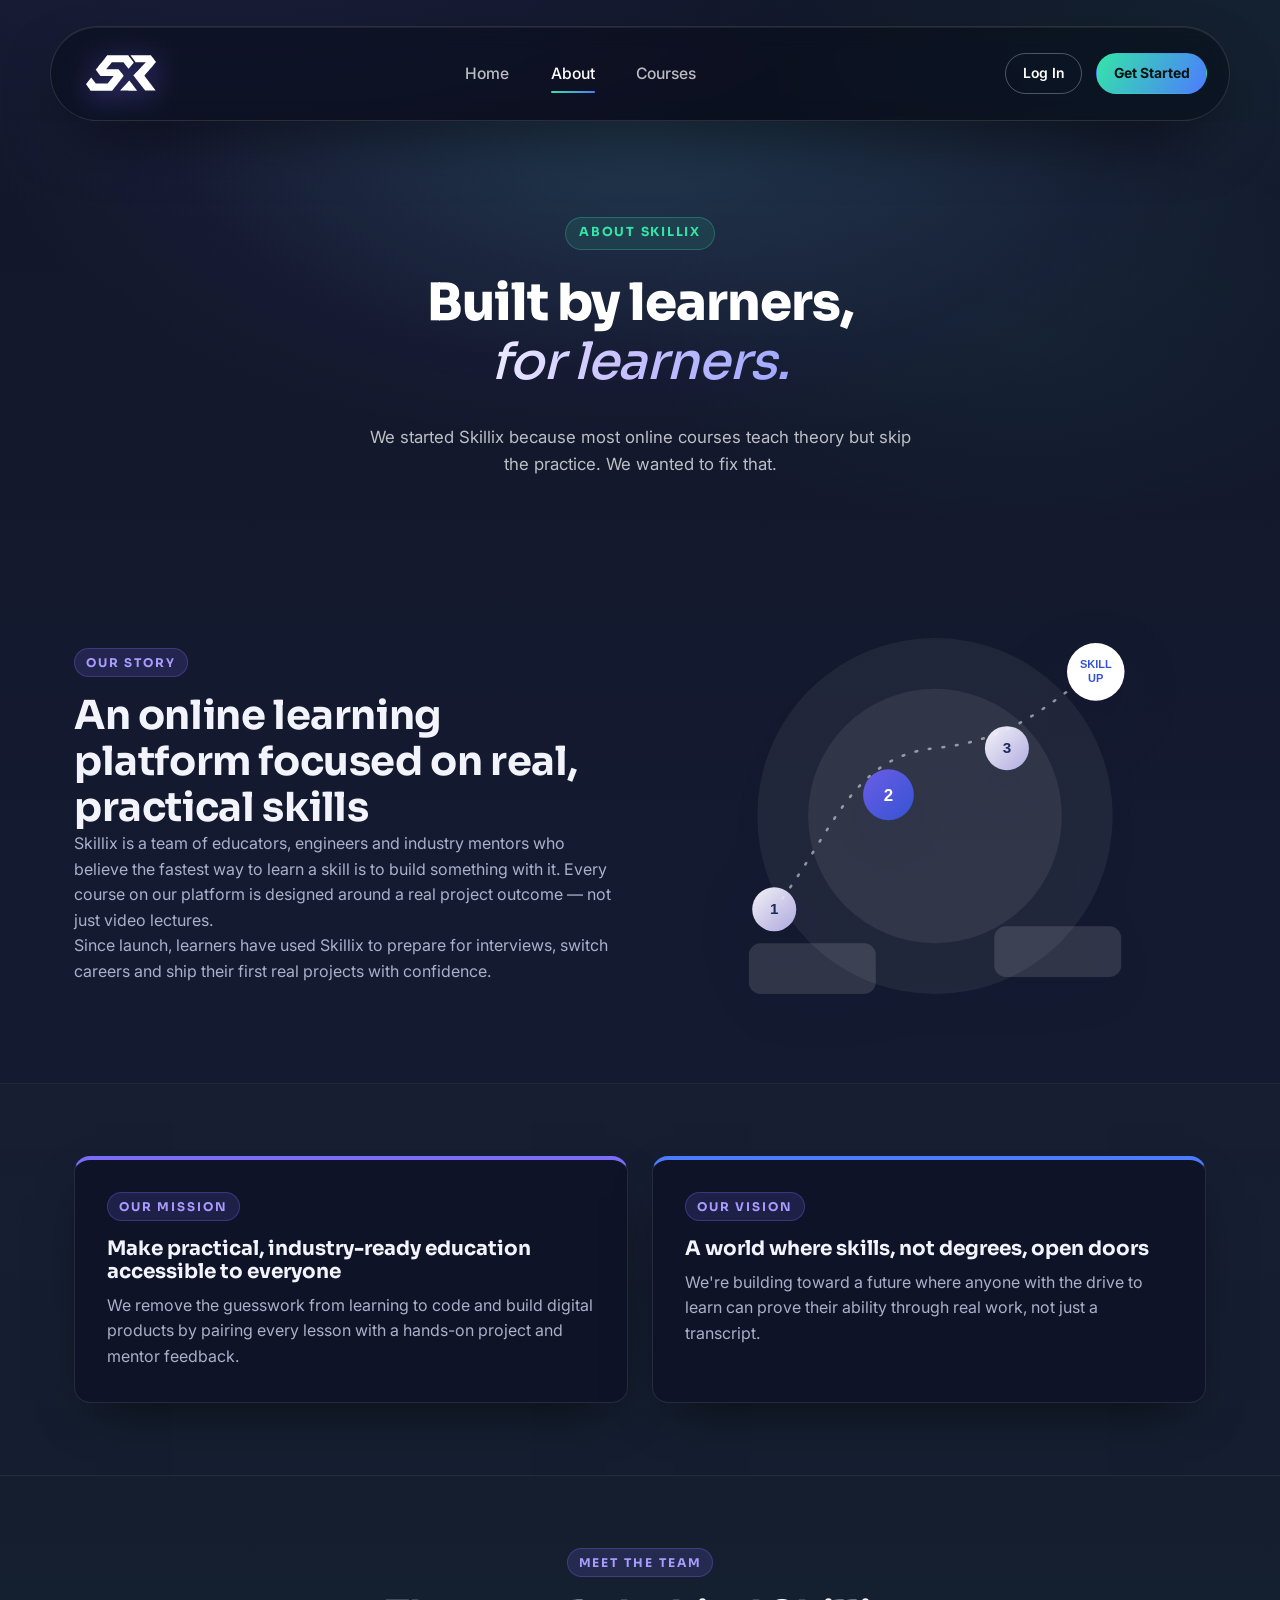
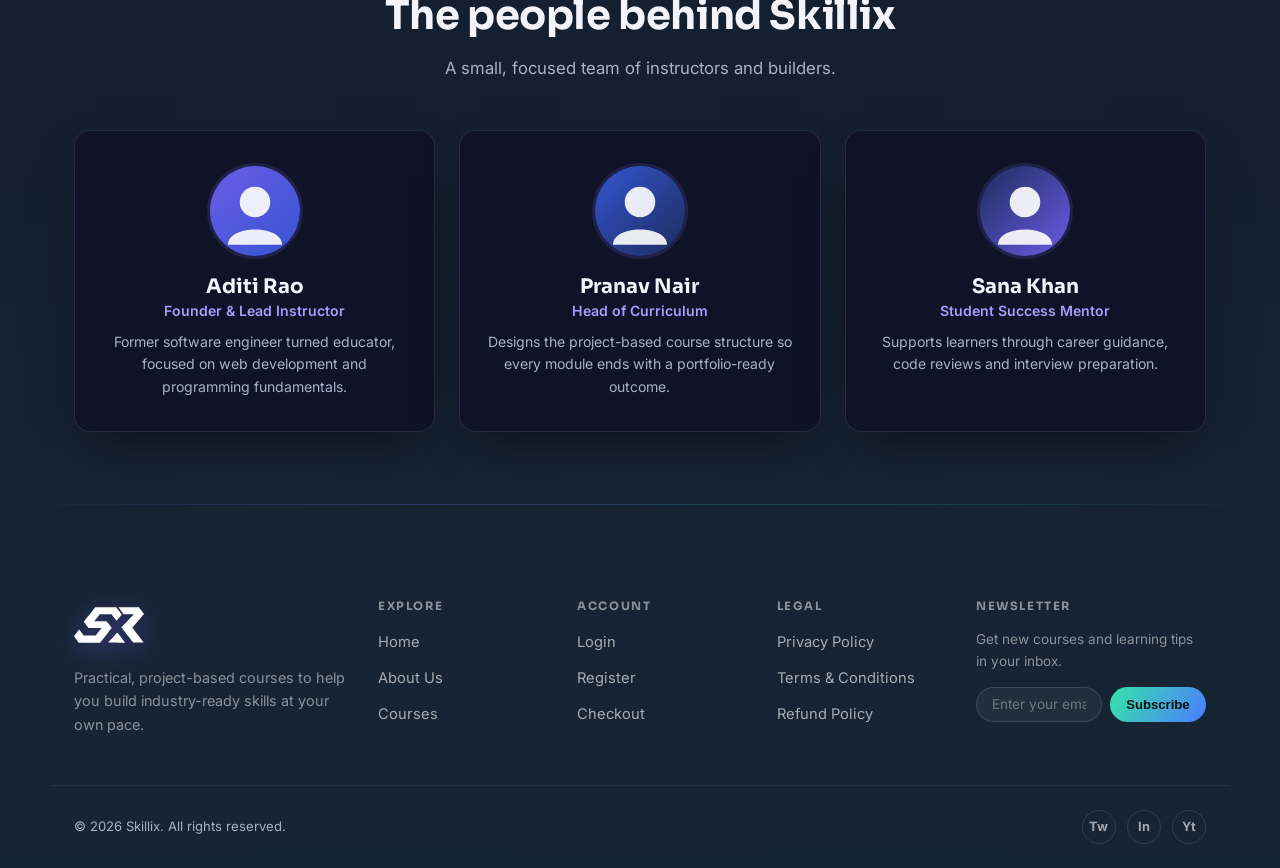
==== commit b3ace045: "fixed logo glich" ====
--- a/about.html
+++ b/about.html
@@ -14,7 +14,7 @@
   <header class="site-header">
     <div class="container navbar">
       <a href="index.html" class="brand"><img src="images/logo.svg" alt="Skillix logo"
-          class="brand-mark-img">Skillix</a>
+          class="brand-mark-img"></a>
       <input type="checkbox" id="nav-toggle" class="nav-toggle-checkbox">
       <nav class="nav-links" aria-label="Primary">
         <a href="index.html">Home</a>
@@ -119,7 +119,7 @@
     <div class="container footer-grid">
       <div class="footer-brand">
         <a href="index.html" class="brand"><img src="images/logo.svg" alt="Skillix logo"
-            class="brand-mark-img">Skillix</a>
+            class="brand-mark-img"></a>
         <p>Practical, project-based courses to help you build industry-ready skills at your own pace.</p>
       </div>
       <div class="footer-col">
@@ -168,4 +168,4 @@
 
 </body>
 
-</html>+</html>
--- a/css/index.css
+++ b/css/index.css
@@ -253,11 +253,10 @@
 }
 
 .brand-mark-img {
-  width: 46px;
-  height: 46px;
-  border-radius: 14px;
+  width: 70px;
+  height: 50px;
   flex: none;
-  box-shadow: 0 8px 20px -6px rgba(108, 92, 231, 0.65);
+  filter: drop-shadow(0 6px 14px rgba(108, 92, 231, 0.55));
   transition: transform 0.4s cubic-bezier(0.4, 0, 0.2, 1);
 }
 
